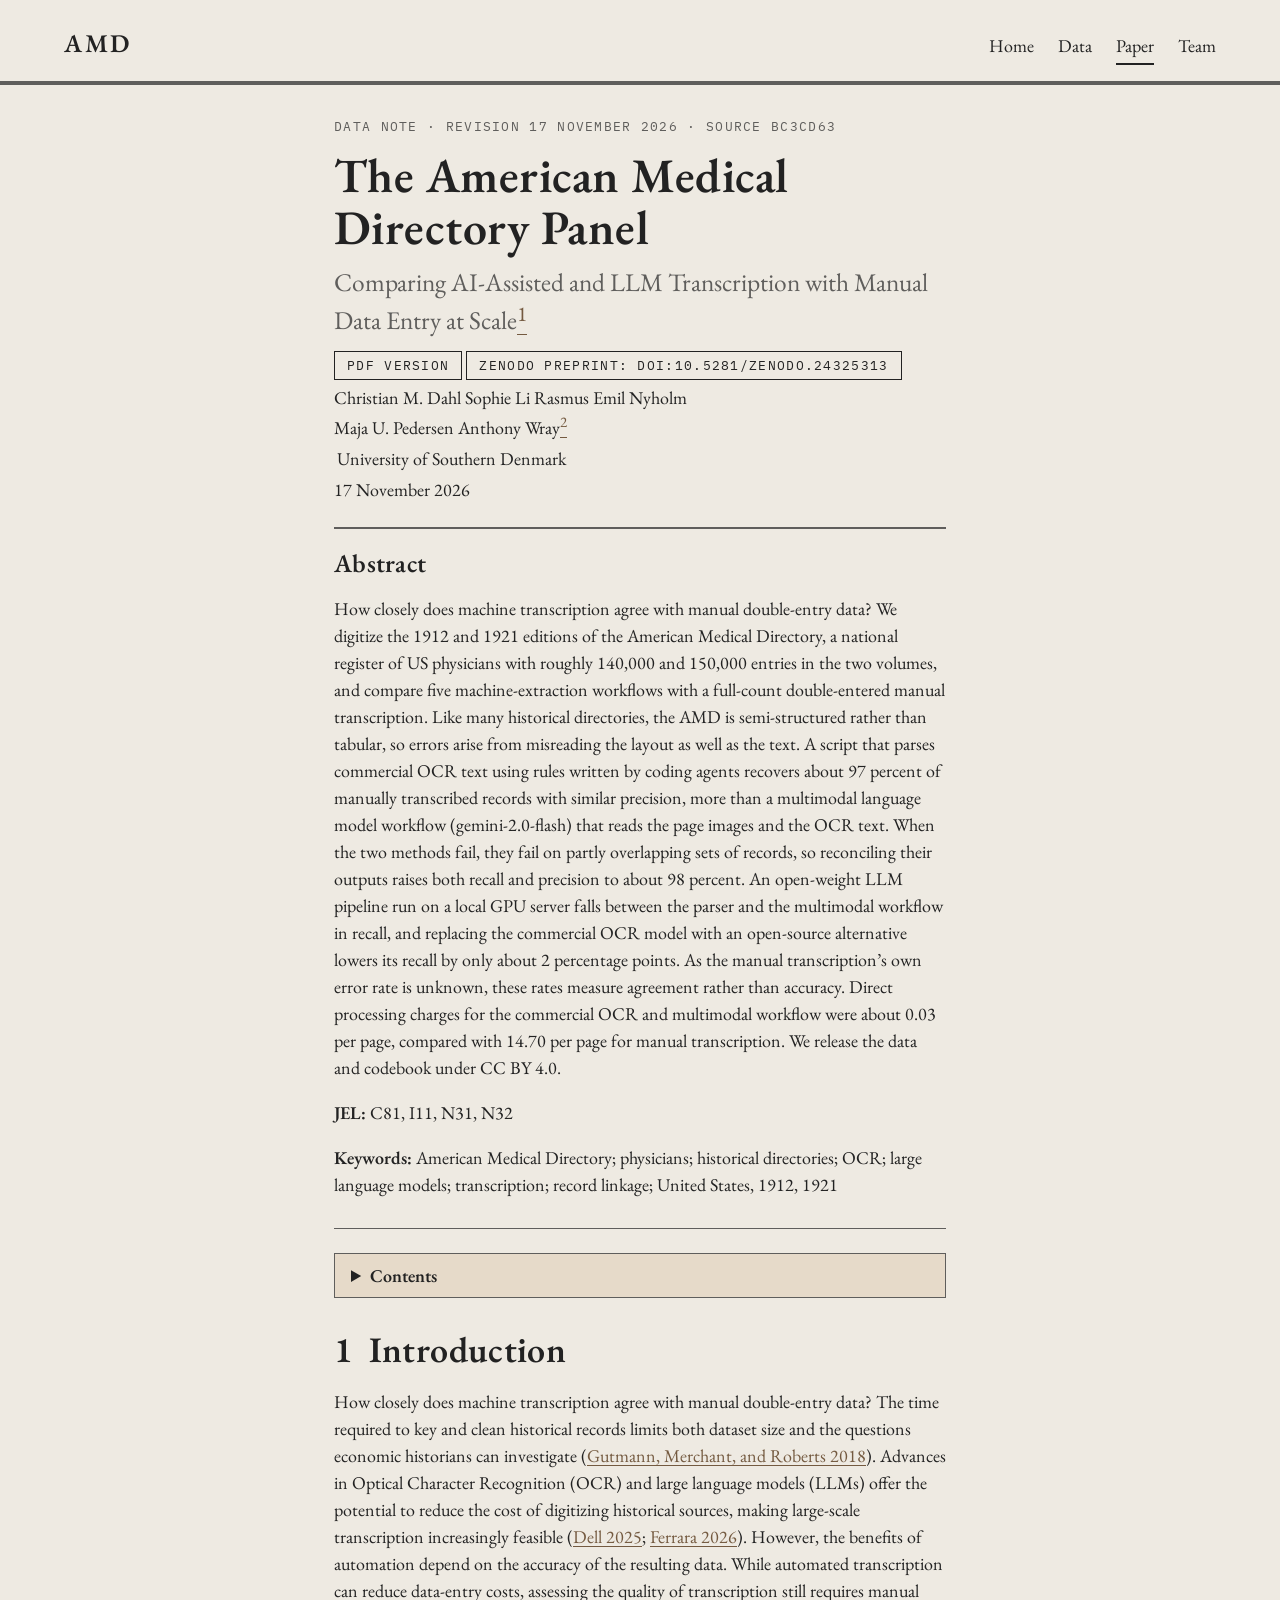
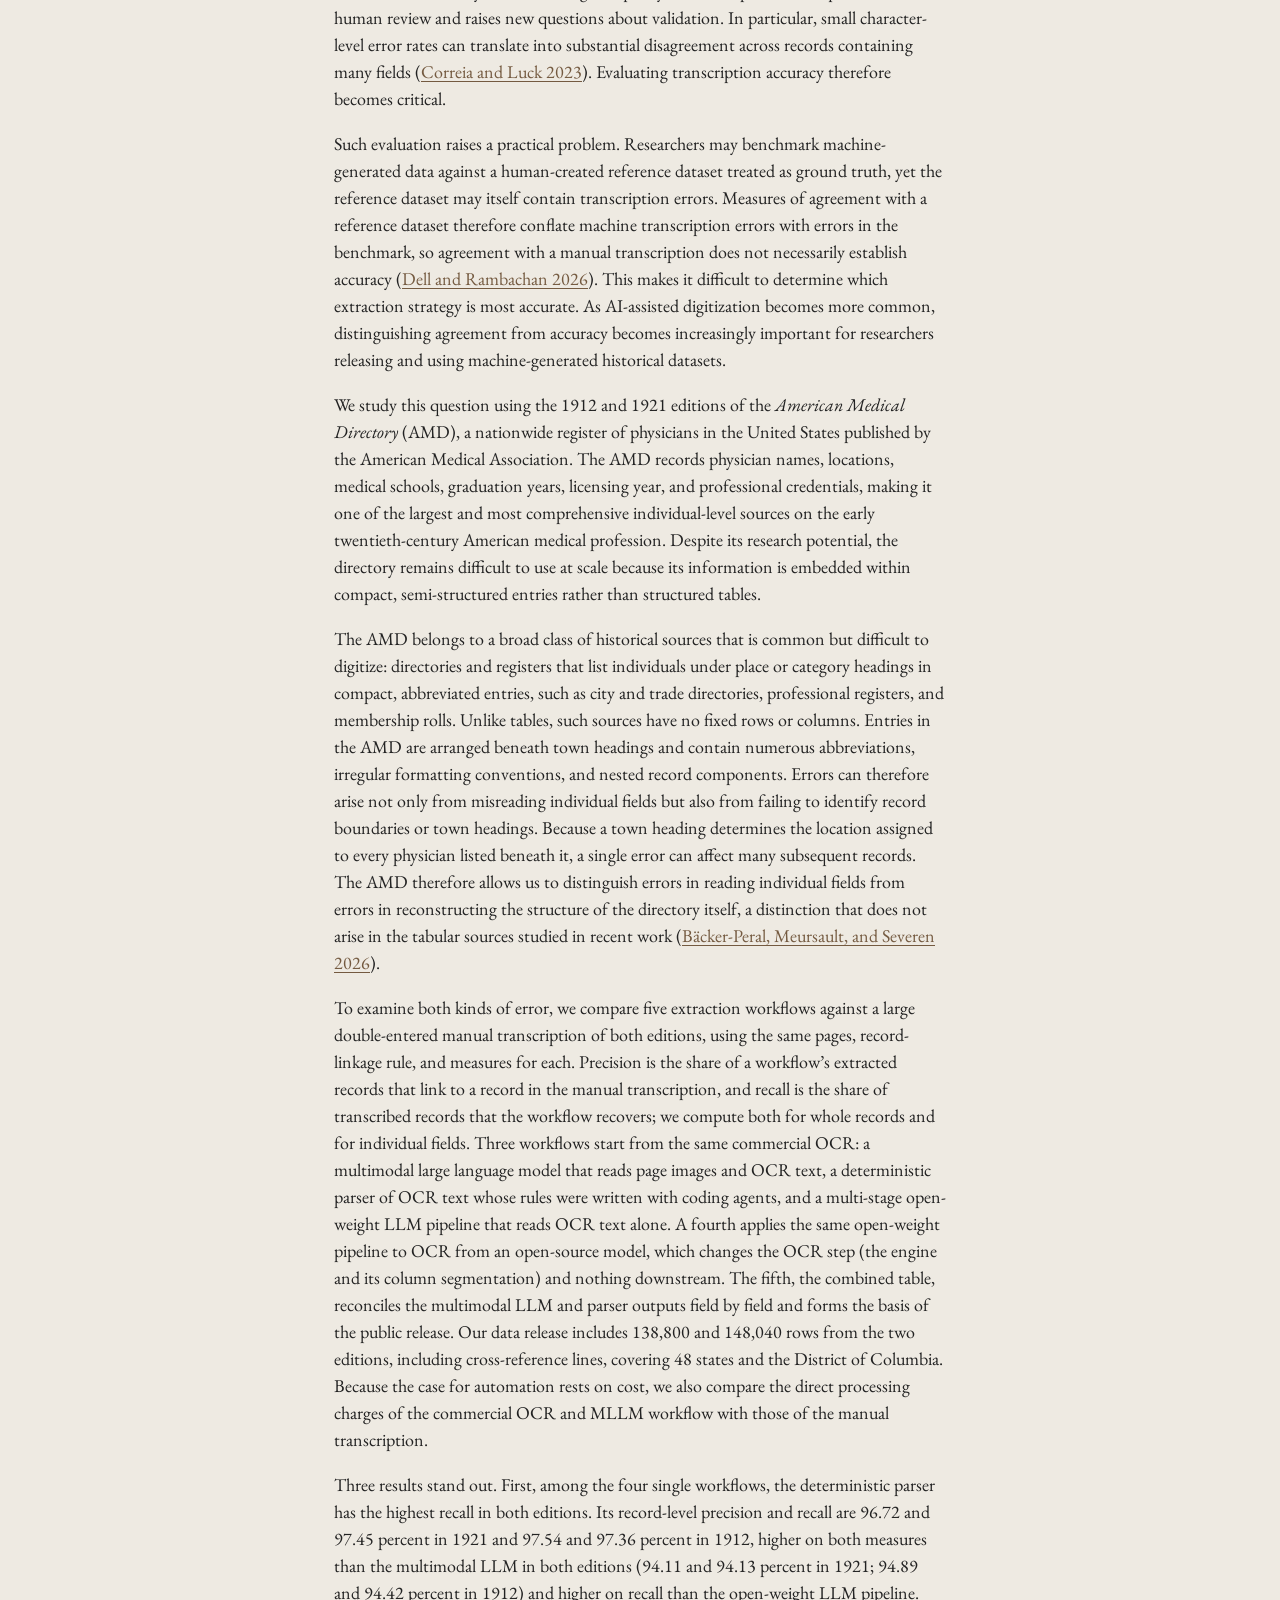
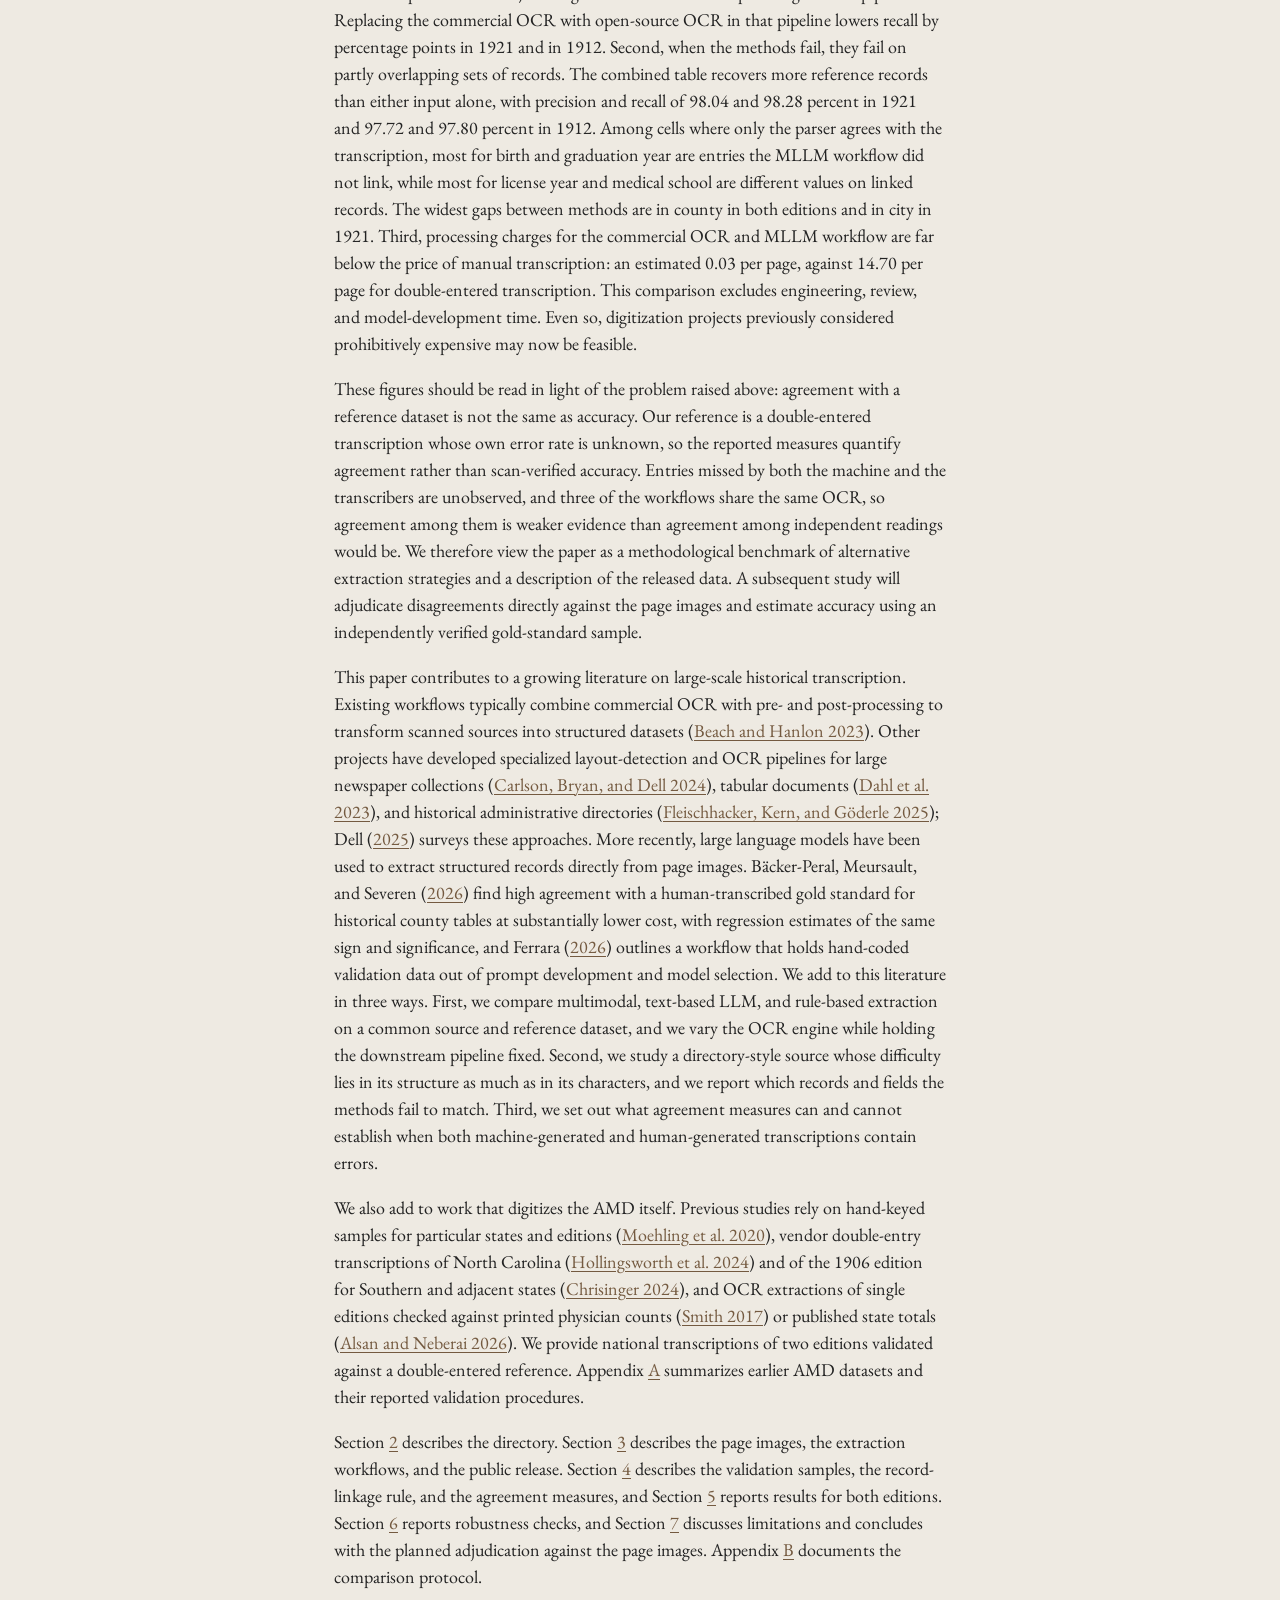
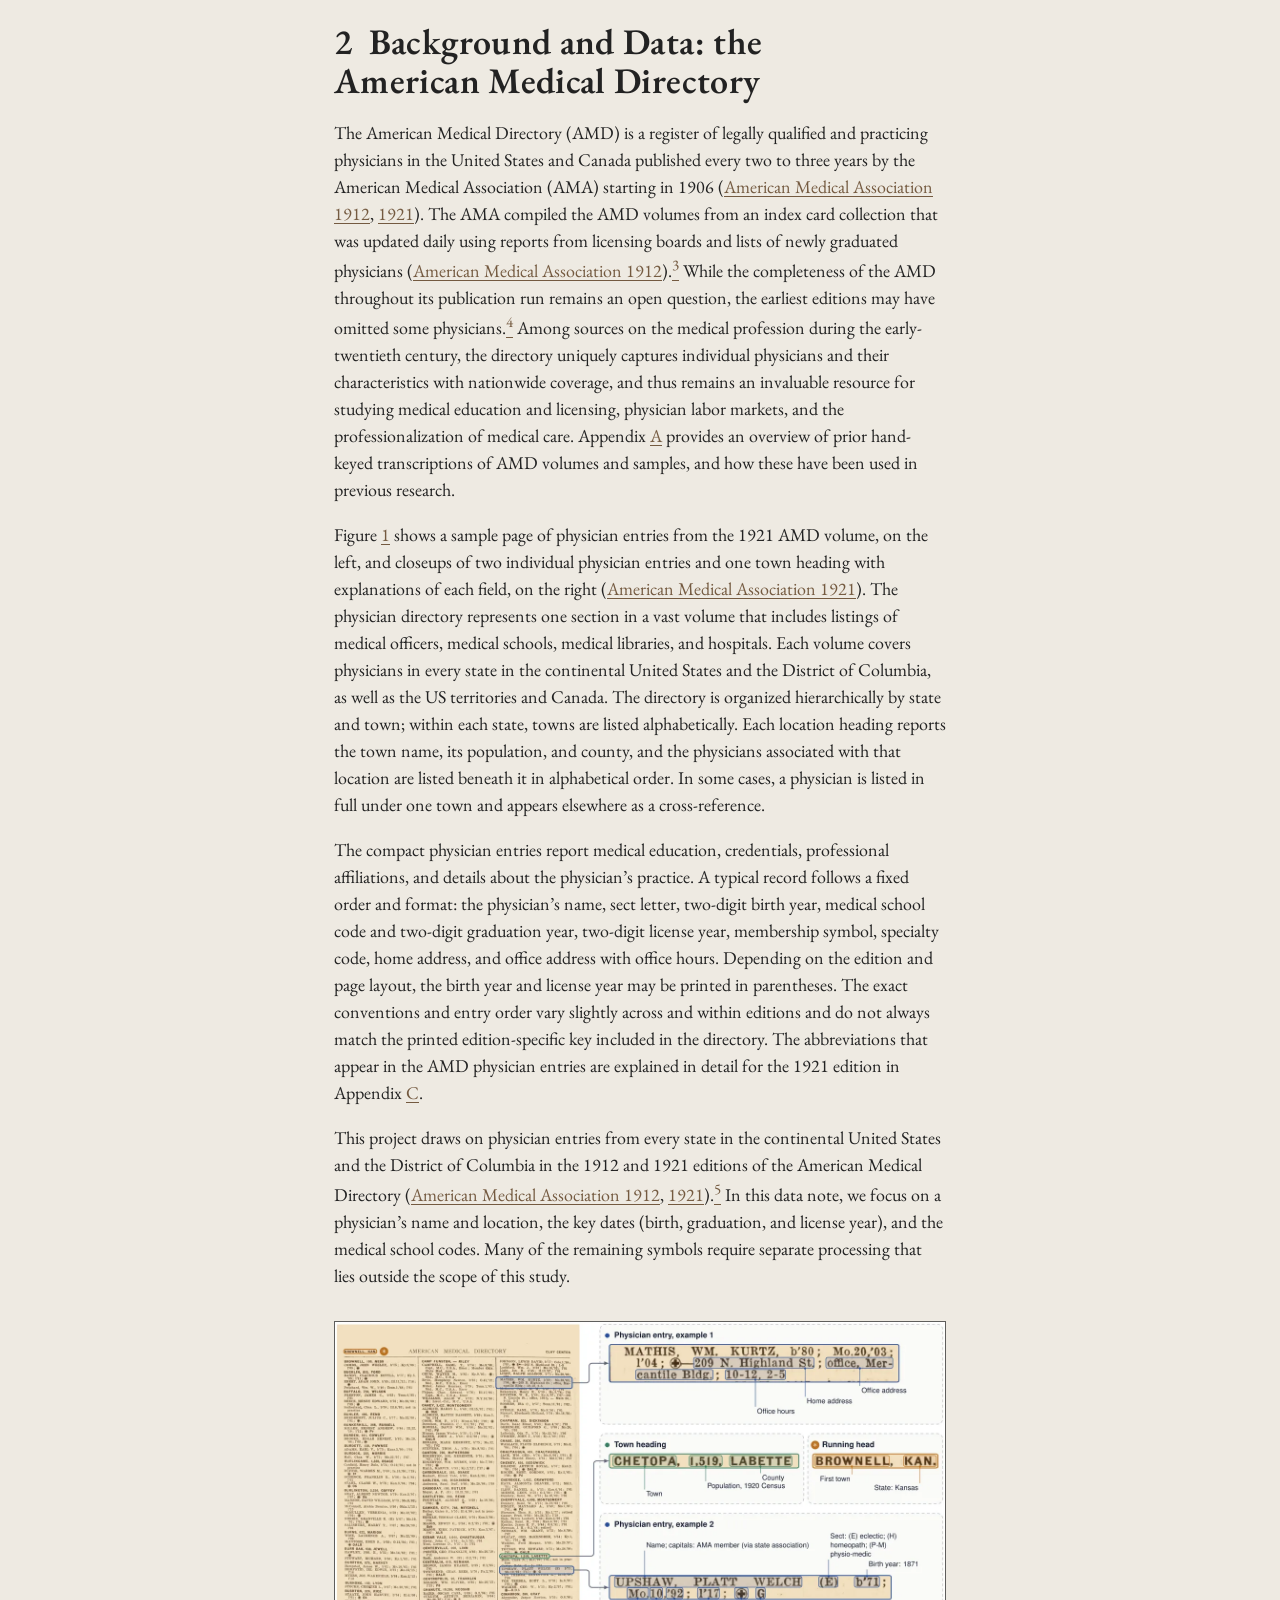
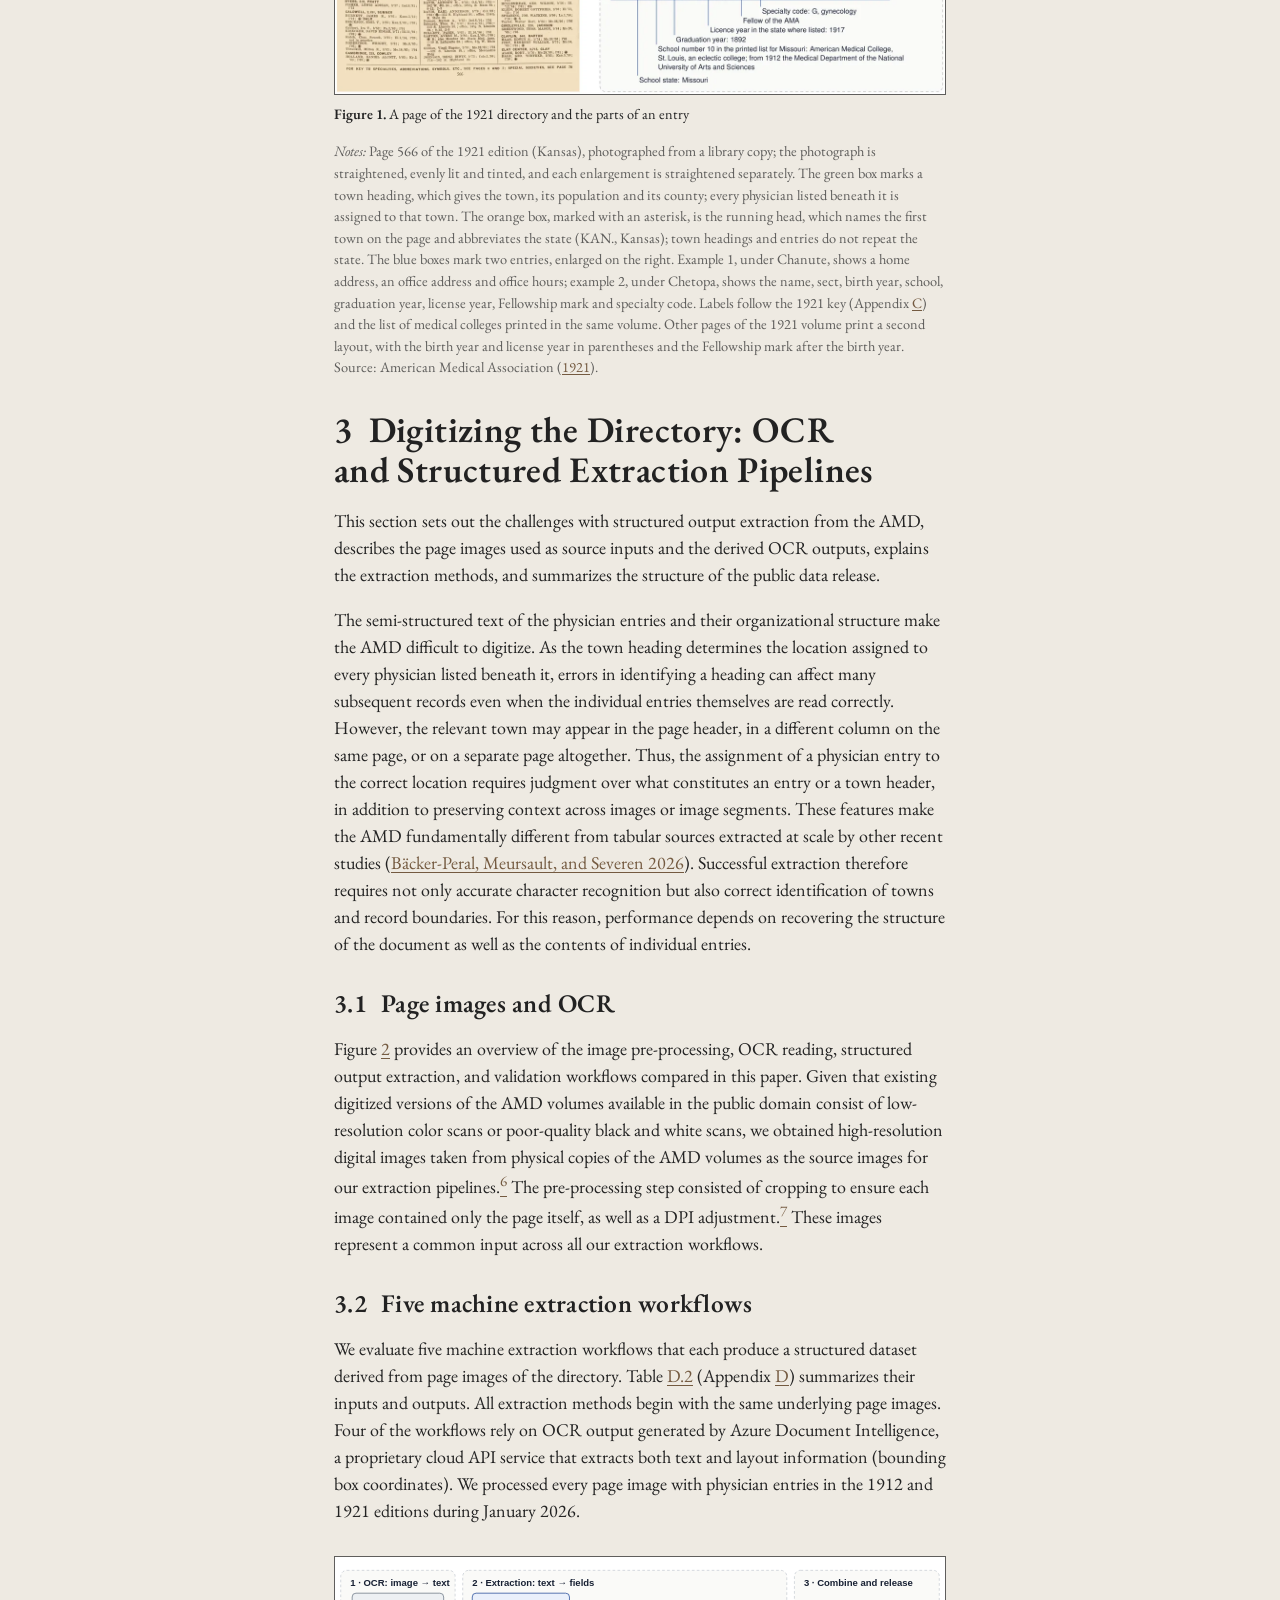
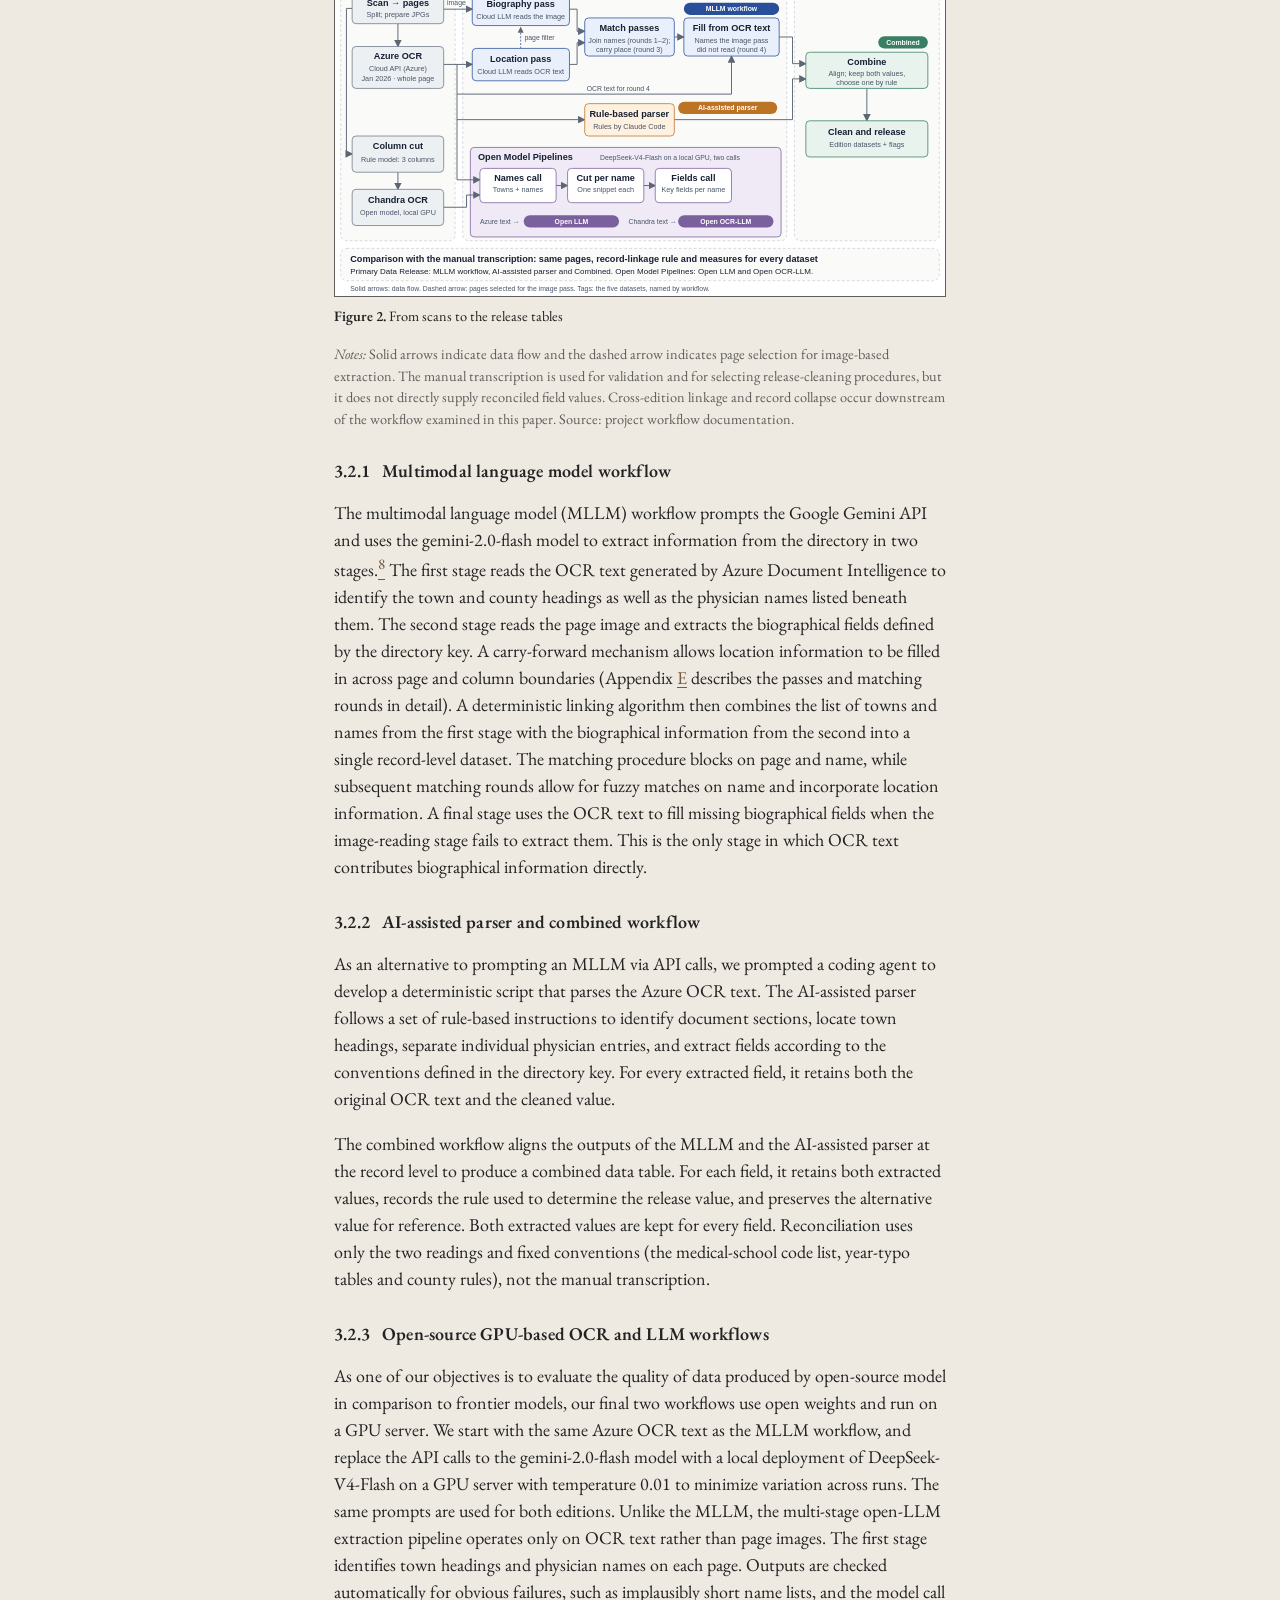
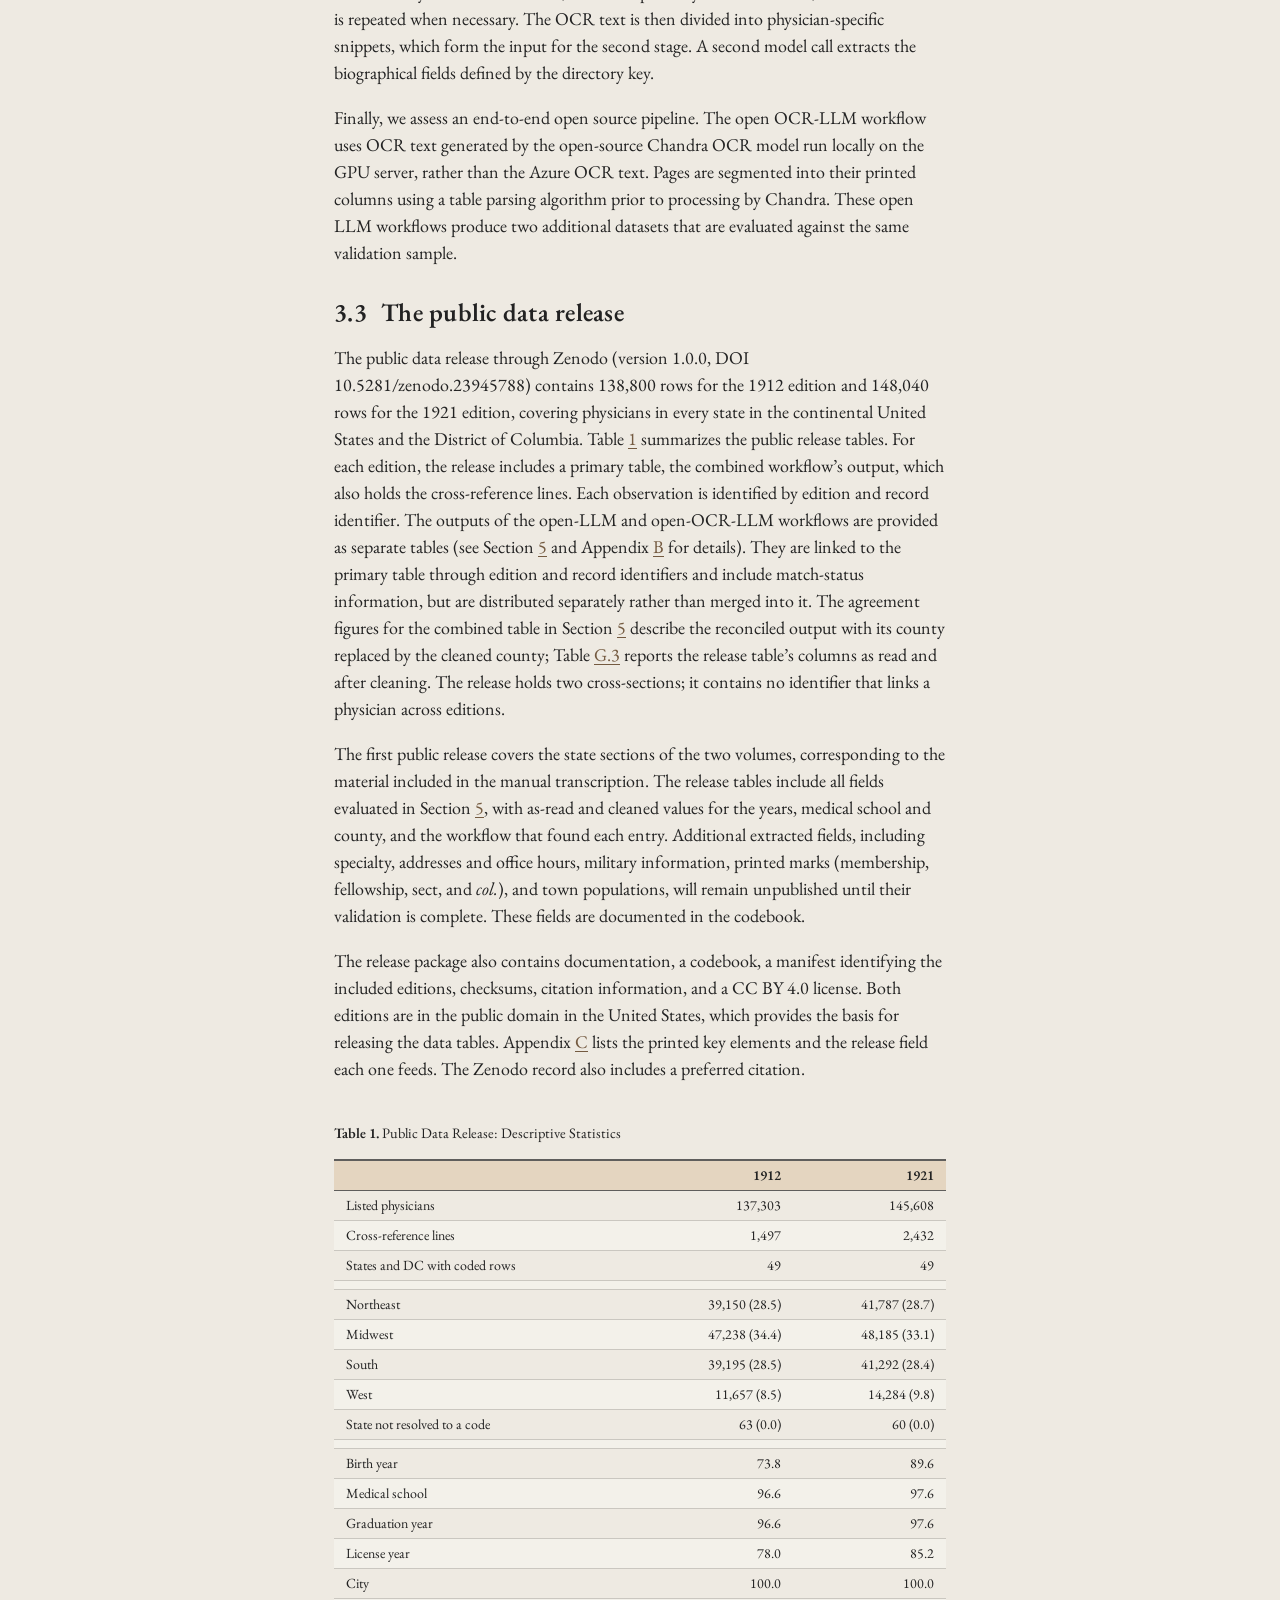
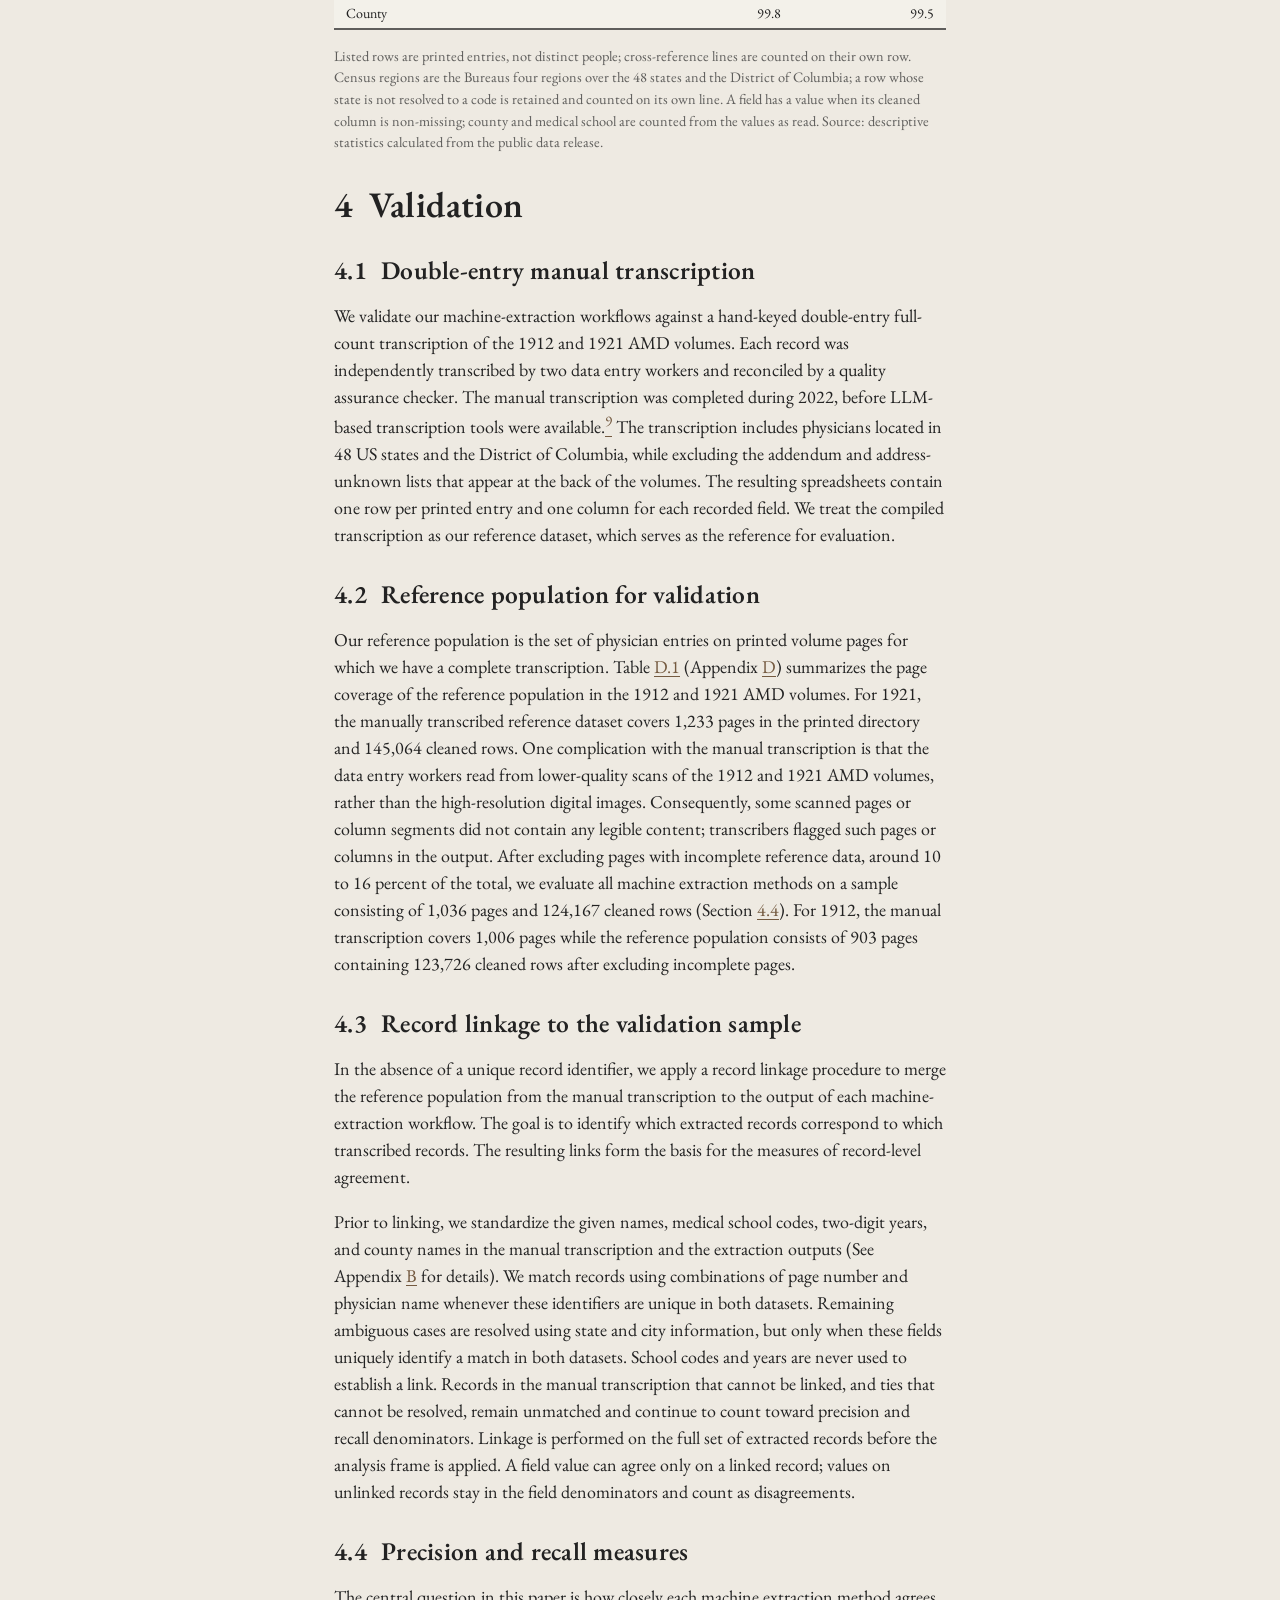
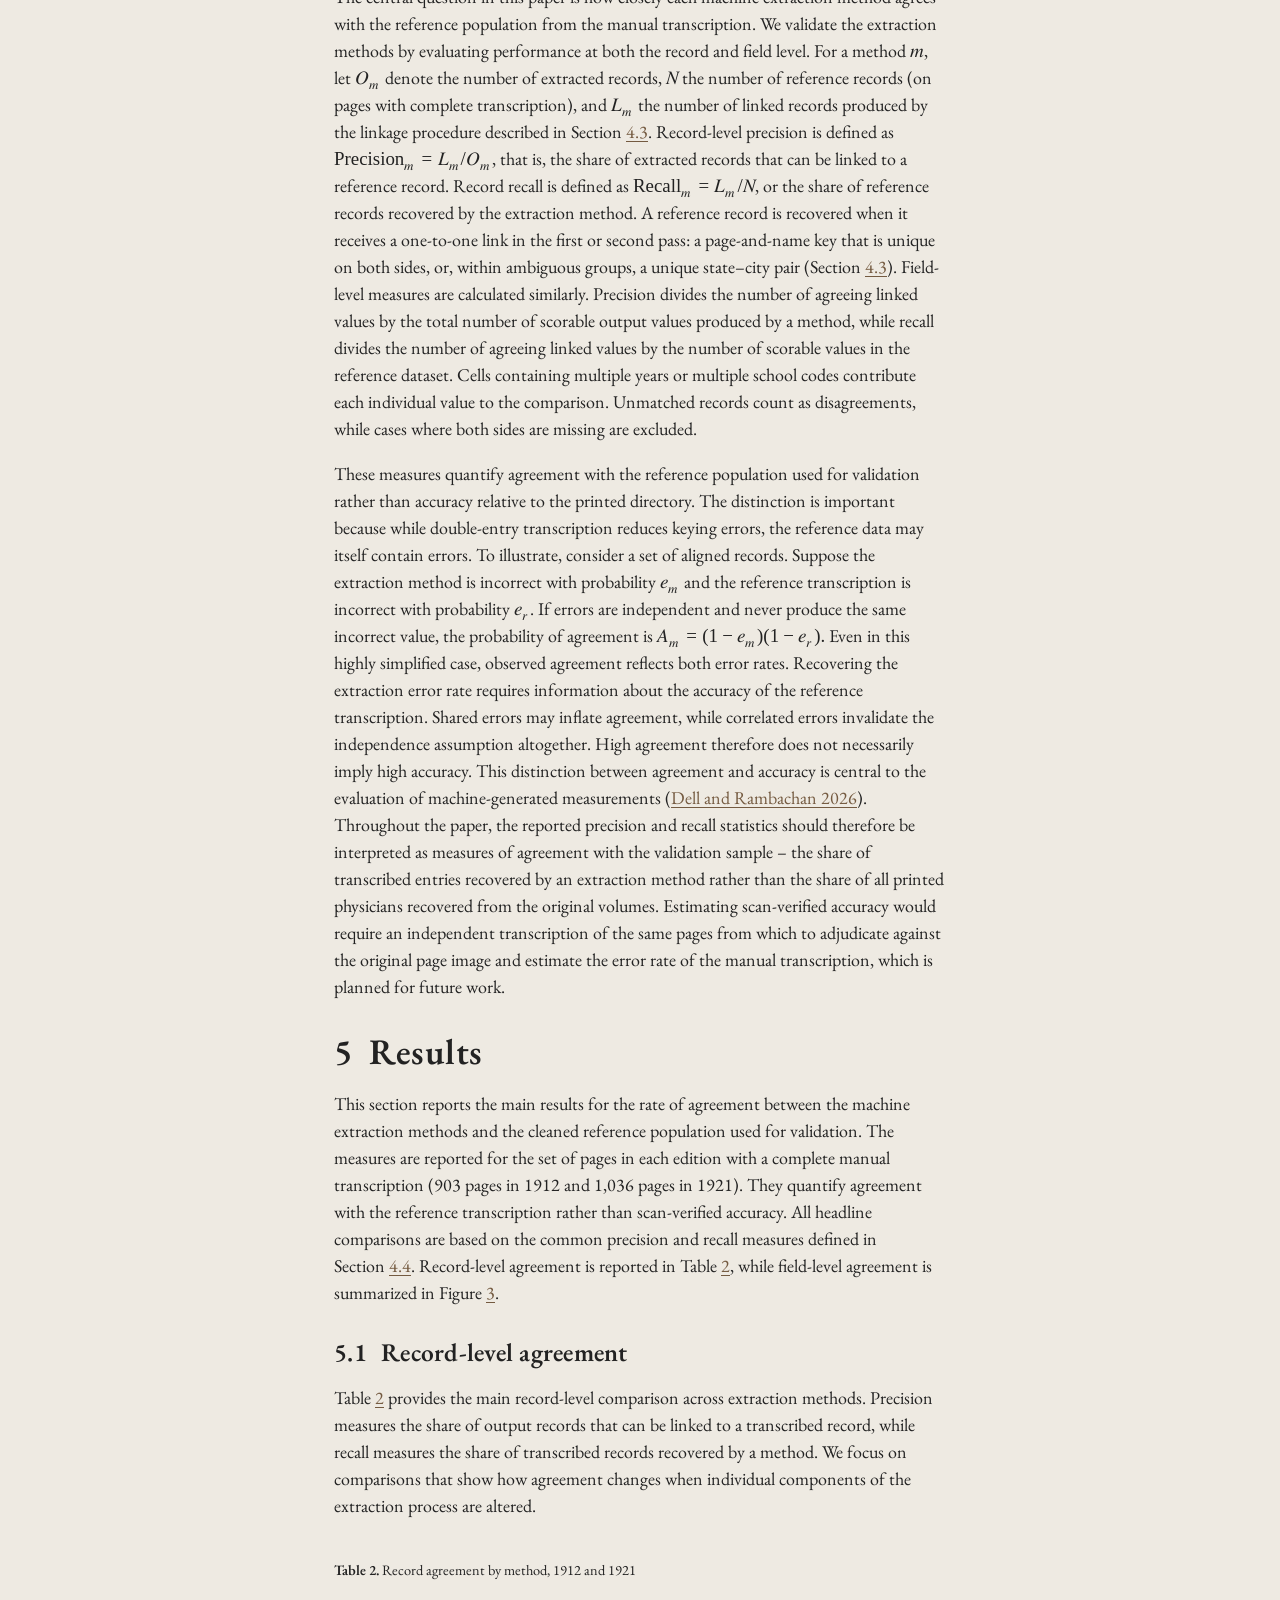
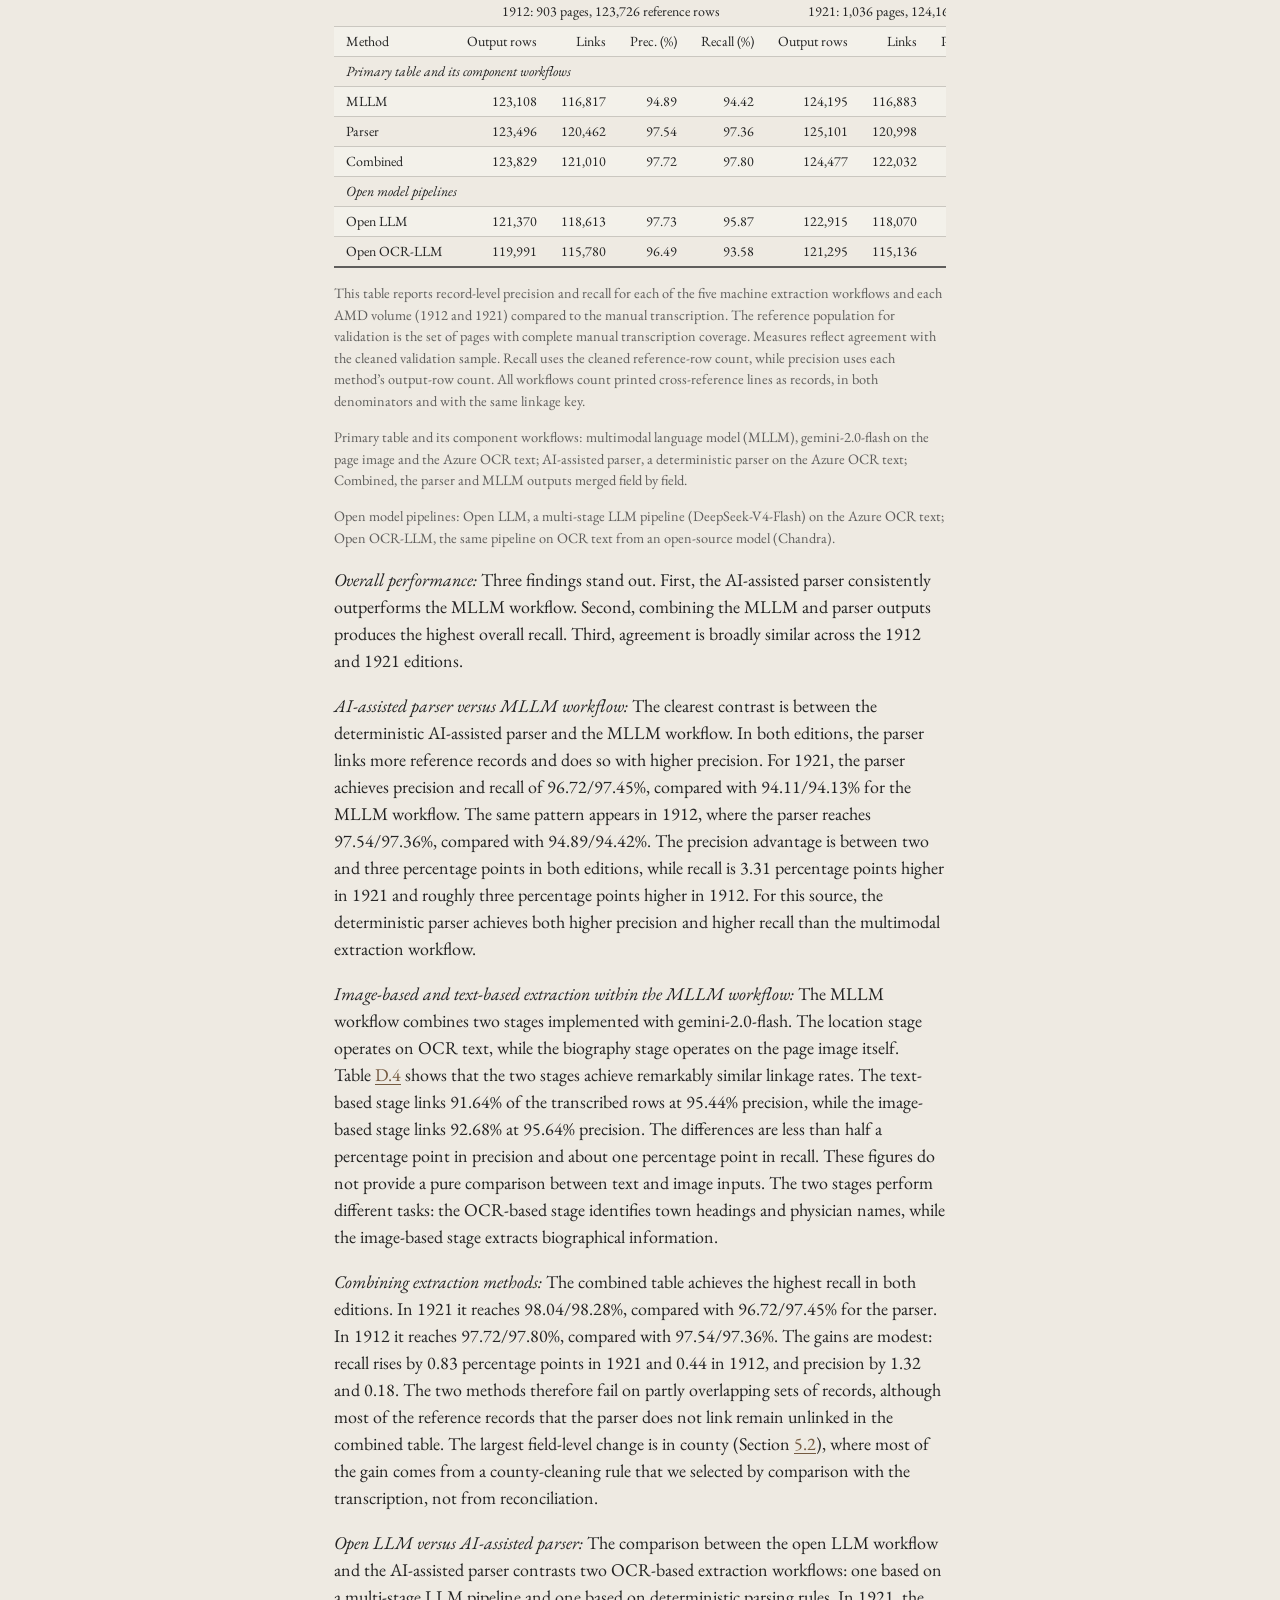
==== paper/2026-11-17-bc3cd63/index.html @ f5b6a30f "Publish site from anthonywray-bot/amd-digitization@86c04d6ca0eae7d1a5d12f4ea22970f7f06b1bb7" ====
<!doctype html>
<html lang="en">
<head>
<meta charset="utf-8">
<meta name="viewport" content="width=device-width,initial-scale=1">
<meta name="referrer" content="no-referrer">
<title>The American Medical Directory Panel: Comparing AI-Assisted and
LLM Transcription with Manual Data Entry at Scale · AMD panel</title>
<link rel="stylesheet" href="../paper.css">
</head>
<body>
<a class="skip-link" href="#paper">Skip to paper</a>
<header class="paper-bar">
<a class="brand" href="../../#/home" aria-label="AMD panel home">AMD</a>
<nav aria-label="Main"><a href="../../#/home">Home</a> <a href="../../#/data">Data</a> <a href="../../#/paper" aria-current="page">Paper</a> <a href="../../#/team">Team</a></nav>
</header>
<main id="paper" tabindex="-1">
<p class="label">Data note · Revision 17 November 2026 · Source bc3cd63</p>
<section id="title"
class="level1 unnumbered unlisted paper-title front-matter">
<h1 class="unnumbered unlisted paper-title">The American Medical
Directory Panel</h1>
<div class="subtitle">
<p>Comparing AI-Assisted and LLM Transcription with Manual Data Entry at
Scale<a href="#fn1" class="footnote-ref" id="fnref1"
role="doc-noteref"><sup>1</sup></a></p>
</div>
<p class="paper-actions"><a class="button" href="paper.pdf">PDF version</a> <a class="button" href="https://doi.org/10.5281/zenodo.24325313">Zenodo preprint: doi:10.5281/zenodo.24325313</a></p>
<p><span> Christian M. Dahl Sophie Li Rasmus Emil Nyholm<br />
Maja U. Pedersen Anthony Wray<a href="#fn2" class="footnote-ref"
id="fnref2" role="doc-noteref"><sup>2</sup></a></span></p>
<p><span>  University of Southern Denmark</span></p>
<p><span>17 November 2026</span></p>
</section>
<section id="abstract" class="level2 unnumbered unlisted abstract">
<h2 class="unnumbered unlisted">Abstract</h2>
<div class="singlespace">
<p>How closely does machine transcription agree with manual double-entry
data? We digitize the 1912 and 1921 editions of the American Medical
Directory, a national register of US physicians with roughly 140,000 and
150,000 entries in the two volumes, and compare five machine-extraction
workflows with a full-count double-entered manual transcription. Like
many historical directories, the AMD is semi-structured rather than
tabular, so errors arise from misreading the layout as well as the text.
A script that parses commercial OCR text using rules written by coding
agents recovers about 97 percent of manually transcribed records with
similar precision, more than a multimodal language model workflow
(gemini-2.0-flash) that reads the page images and the OCR text. When the
two methods fail, they fail on partly overlapping sets of records, so
reconciling their outputs raises both recall and precision to about 98
percent. An open-weight LLM pipeline run on a local GPU server falls
between the parser and the multimodal workflow in recall, and replacing
the commercial OCR model with an open-source alternative lowers its
recall by only about 2 percentage points. As the manual transcription’s
own error rate is unknown, these rates measure agreement rather than
accuracy. Direct processing charges for the commercial OCR and
multimodal workflow were about 0.03 per page, compared with 14.70 per
page for manual transcription. We release the data and codebook under
CC BY 4.0.</p>
</div>
<p><strong>JEL:</strong> C81, I11, N31, N32</p>
<p><strong>Keywords:</strong> American Medical Directory; physicians;
historical directories; OCR; large language models; transcription;
record linkage; United States, 1912, 1921</p>
</section>
<details class="paper-toc"><summary>Contents</summary>
<nav aria-label="Contents">
<ul>
<li><a href="#sec:intro" id="toc-sec:intro"><span
class="header-section-number">1</span> Introduction</a></li>
<li><a href="#sec:source" id="toc-sec:source"><span
class="header-section-number">2</span> Background and Data: the American
Medical Directory</a></li>
<li><a href="#sec:data" id="toc-sec:data"><span
class="header-section-number">3</span> Digitizing the Directory: OCR and
Structured Extraction Pipelines</a>
<ul>
<li><a href="#sec:ocr" id="toc-sec:ocr"><span
class="header-section-number">3.1</span> Page images and OCR</a></li>
<li><a href="#sec:readings" id="toc-sec:readings"><span
class="header-section-number">3.2</span> Five machine extraction
workflows</a></li>
<li><a href="#sec:release" id="toc-sec:release"><span
class="header-section-number">3.3</span> The public data
release</a></li>
</ul></li>
<li><a href="#sec:methods" id="toc-sec:methods"><span
class="header-section-number">4</span> Validation</a>
<ul>
<li><a href="#sec:reference" id="toc-sec:reference"><span
class="header-section-number">4.1</span> Double-entry manual
transcription</a></li>
<li><a href="#sec:population" id="toc-sec:population"><span
class="header-section-number">4.2</span> Reference population for
validation</a></li>
<li><a href="#sec:corr" id="toc-sec:corr"><span
class="header-section-number">4.3</span> Record linkage to the
validation sample</a></li>
<li><a href="#sec:measures" id="toc-sec:measures"><span
class="header-section-number">4.4</span> Precision and recall
measures</a></li>
</ul></li>
<li><a href="#sec:results" id="toc-sec:results"><span
class="header-section-number">5</span> Results</a>
<ul>
<li><a href="#sec:records" id="toc-sec:records"><span
class="header-section-number">5.1</span> Record-level agreement</a></li>
<li><a href="#sec:fields" id="toc-sec:fields"><span
class="header-section-number">5.2</span> Field-level agreement</a></li>
<li><a href="#sec:disagree" id="toc-sec:disagree"><span
class="header-section-number">5.3</span> Sources of
disagreement</a></li>
<li><a href="#sec:cost" id="toc-sec:cost"><span
class="header-section-number">5.4</span> Cost</a></li>
</ul></li>
<li><a href="#sec:robust-main" id="toc-sec:robust-main"><span
class="header-section-number">6</span> Robustness</a></li>
<li><a href="#sec:next" id="toc-sec:next"><span
class="header-section-number">7</span> Conclusion</a></li>
<li><a href="#references" id="toc-references">References</a></li>
<li><a href="#app:prior" id="toc-app:prior"><span
class="header-section-number">Appendix A</span> Prior transcriptions of
the AMD</a></li>
<li><a href="#app:protocol" id="toc-app:protocol"><span
class="header-section-number">Appendix B</span> Scoring
protocol</a></li>
<li><a href="#app:key" id="toc-app:key"><span
class="header-section-number">Appendix C</span> The printed key for
1921</a></li>
<li><a href="#app:corr" id="toc-app:corr"><span
class="header-section-number">Appendix D</span> Linkage sensitivity and
stage decomposition</a></li>
<li><a href="#app:gemini" id="toc-app:gemini"><span
class="header-section-number">Appendix E</span> The MLLM workflow in
detail</a></li>
<li><a href="#app:repro" id="toc-app:repro"><span
class="header-section-number">Appendix F</span> Reproducibility
statement</a></li>
<li><a href="#app:fields" id="toc-app:fields"><span
class="header-section-number">Appendix G</span> Field tables by
workflow</a></li>
<li><a href="#app:cost" id="toc-app:cost"><span
class="header-section-number">Appendix H</span> Cost accounting</a></li>
<li><a href="#app:robust" id="toc-app:robust"><span
class="header-section-number">Appendix I</span> Robustness to the page
frame</a></li>
</ul>
</nav>
</details>
<section id="sec:intro" class="level2">
<h2><span class="header-section-number">1</span> Introduction</h2>
<p>How closely does machine transcription agree with manual double-entry
data? The time required to key and clean historical records limits both
dataset size and the questions economic historians can investigate <span
class="citation" data-cites="gutmann2018bigdata">(<a
href="#ref-gutmann2018bigdata" role="doc-biblioref">Gutmann, Merchant,
and Roberts 2018</a>)</span>. Advances in Optical Character Recognition
(OCR) and large language models (LLMs) offer the potential to reduce the
cost of digitizing historical sources, making large-scale transcription
increasingly feasible <span class="citation"
data-cites="dell2025deep Ferrara2026Guide">(<a href="#ref-dell2025deep"
role="doc-biblioref">Dell 2025</a>; <a href="#ref-Ferrara2026Guide"
role="doc-biblioref">Ferrara 2026</a>)</span>. However, the benefits of
automation depend on the accuracy of the resulting data. While automated
transcription can reduce data-entry costs, assessing the quality of
transcription still requires manual human review and raises new
questions about validation. In particular, small character-level error
rates can translate into substantial disagreement across records
containing many fields <span class="citation"
data-cites="correia2023digitizing">(<a href="#ref-correia2023digitizing"
role="doc-biblioref">Correia and Luck 2023</a>)</span>. Evaluating
transcription accuracy therefore becomes critical.</p>
<p>Such evaluation raises a practical problem. Researchers may benchmark
machine-generated data against a human-created reference dataset treated
as ground truth, yet the reference dataset may itself contain
transcription errors. Measures of agreement with a reference dataset
therefore conflate machine transcription errors with errors in the
benchmark, so agreement with a manual transcription does not necessarily
establish accuracy <span class="citation"
data-cites="DellRambachan2026Measurement">(<a
href="#ref-DellRambachan2026Measurement" role="doc-biblioref">Dell and
Rambachan 2026</a>)</span>. This makes it difficult to determine which
extraction strategy is most accurate. As AI-assisted digitization
becomes more common, distinguishing agreement from accuracy becomes
increasingly important for researchers releasing and using
machine-generated historical datasets.</p>
<p>We study this question using the 1912 and 1921 editions of the
<em>American Medical Directory</em> (AMD), a nationwide register of
physicians in the United States published by the American Medical
Association. The AMD records physician names, locations, medical
schools, graduation years, licensing year, and professional credentials,
making it one of the largest and most comprehensive individual-level
sources on the early twentieth-century American medical profession.
Despite its research potential, the directory remains difficult to use
at scale because its information is embedded within compact,
semi-structured entries rather than structured tables.</p>
<p>The AMD belongs to a broad class of historical sources that is common
but difficult to digitize: directories and registers that list
individuals under place or category headings in compact, abbreviated
entries, such as city and trade directories, professional registers, and
membership rolls. Unlike tables, such sources have no fixed rows or
columns. Entries in the AMD are arranged beneath town headings and
contain numerous abbreviations, irregular formatting conventions, and
nested record components. Errors can therefore arise not only from
misreading individual fields but also from failing to identify record
boundaries or town headings. Because a town heading determines the
location assigned to every physician listed beneath it, a single error
can affect many subsequent records. The AMD therefore allows us to
distinguish errors in reading individual fields from errors in
reconstructing the structure of the directory itself, a distinction that
does not arise in the tabular sources studied in recent work <span
class="citation" data-cites="backerperal2025llms">(<a
href="#ref-backerperal2025llms" role="doc-biblioref">Bäcker-Peral,
Meursault, and Severen 2026</a>)</span>.</p>
<p>To examine both kinds of error, we compare five extraction workflows
against a large double-entered manual transcription of both editions,
using the same pages, record-linkage rule, and measures for each.
Precision is the share of a workflow’s extracted records that link to a
record in the manual transcription, and recall is the share of
transcribed records that the workflow recovers; we compute both for
whole records and for individual fields. Three workflows start from the
same commercial OCR: a multimodal large language model that reads page
images and OCR text, a deterministic parser of OCR text whose rules were
written with coding agents, and a multi-stage open-weight LLM pipeline
that reads OCR text alone. A fourth applies the same open-weight
pipeline to OCR from an open-source model, which changes the OCR step
(the engine and its column segmentation) and nothing downstream. The
fifth, the combined table, reconciles the multimodal LLM and parser
outputs field by field and forms the basis of the public release. Our
data release includes 138,800 and 148,040 rows from the two editions,
including cross-reference lines, covering 48 states and the District of
Columbia. Because the case for automation rests on cost, we also compare
the direct processing charges of the commercial OCR and MLLM workflow
with those of the manual transcription.</p>
<p>Three results stand out. First, among the four single workflows, the
deterministic parser has the highest recall in both editions. Its
record-level precision and recall are 96.72 and 97.45 percent in 1921
and 97.54 and 97.36 percent in 1912, higher on both measures than the
multimodal LLM in both editions (94.11 and 94.13 percent in 1921; 94.89
and 94.42 percent in 1912) and higher on recall than the open-weight LLM
pipeline. Replacing the commercial OCR with open-source OCR in that
pipeline lowers recall by percentage points in 1921 and in 1912. Second,
when the methods fail, they fail on partly overlapping sets of records.
The combined table recovers more reference records than either input
alone, with precision and recall of 98.04 and 98.28 percent in 1921 and
97.72 and 97.80 percent in 1912. Among cells where only the parser
agrees with the transcription, most for birth and graduation year are
entries the MLLM workflow did not link, while most for license year and
medical school are different values on linked records. The widest gaps
between methods are in county in both editions and in city in 1921.
Third, processing charges for the commercial OCR and MLLM workflow are
far below the price of manual transcription: an estimated 0.03 per page,
against 14.70 per page for double-entered transcription. This comparison
excludes engineering, review, and model-development time. Even so,
digitization projects previously considered prohibitively expensive may
now be feasible.</p>
<p>These figures should be read in light of the problem raised above:
agreement with a reference dataset is not the same as accuracy. Our
reference is a double-entered transcription whose own error rate is
unknown, so the reported measures quantify agreement rather than
scan-verified accuracy. Entries missed by both the machine and the
transcribers are unobserved, and three of the workflows share the same
OCR, so agreement among them is weaker evidence than agreement among
independent readings would be. We therefore view the paper as a
methodological benchmark of alternative extraction strategies and a
description of the released data. A subsequent study will adjudicate
disagreements directly against the page images and estimate accuracy
using an independently verified gold-standard sample.</p>
<p>This paper contributes to a growing literature on large-scale
historical transcription. Existing workflows typically combine
commercial OCR with pre- and post-processing to transform scanned
sources into structured datasets <span class="citation"
data-cites="correia2023digitizing">(<a href="#ref-beach2023historical"
role="doc-biblioref">Beach and Hanlon 2023</a>)</span>. Other projects
have developed specialized layout-detection and OCR pipelines for large
newspaper collections <span class="citation"
data-cites="carlson2024efficient">(<a href="#ref-carlson2024efficient"
role="doc-biblioref">Carlson, Bryan, and Dell 2024</a>)</span>, tabular
documents <span class="citation" data-cites="Dahl2023">(<a
href="#ref-Dahl2023" role="doc-biblioref">Dahl et al. 2023</a>)</span>,
and historical administrative directories <span class="citation"
data-cites="fleischhacker2025enhancing">(<a
href="#ref-fleischhacker2025enhancing"
role="doc-biblioref">Fleischhacker, Kern, and Göderle 2025</a>)</span>;
<span class="citation" data-cites="dell2025deep">Dell (<a
href="#ref-dell2025deep" role="doc-biblioref">2025</a>)</span> surveys
these approaches. More recently, large language models have been used to
extract structured records directly from page images. <span
class="citation" data-cites="backerperal2025llms">Bäcker-Peral,
Meursault, and Severen (<a href="#ref-backerperal2025llms"
role="doc-biblioref">2026</a>)</span> find high agreement with a
human-transcribed gold standard for historical county tables at
substantially lower cost, with regression estimates of the same sign and
significance, and <span class="citation"
data-cites="Ferrara2026Guide">Ferrara (<a href="#ref-Ferrara2026Guide"
role="doc-biblioref">2026</a>)</span> outlines a workflow that holds
hand-coded validation data out of prompt development and model
selection. We add to this literature in three ways. First, we compare
multimodal, text-based LLM, and rule-based extraction on a common source
and reference dataset, and we vary the OCR engine while holding the
downstream pipeline fixed. Second, we study a directory-style source
whose difficulty lies in its structure as much as in its characters, and
we report which records and fields the methods fail to match. Third, we
set out what agreement measures can and cannot establish when both
machine-generated and human-generated transcriptions contain errors.</p>
<p>We also add to work that digitizes the AMD itself. Previous studies
rely on hand-keyed samples for particular states and editions <span
class="citation" data-cites="moehling2019medical">(<a
href="#ref-moehling2019medical" role="doc-biblioref">Moehling et al.
2020</a>)</span>, vendor double-entry transcriptions of North Carolina
<span class="citation"
data-cites="HollingsworthKarbownikThomassonWray2024">(<a
href="#ref-HollingsworthKarbownikThomassonWray2024"
role="doc-biblioref">Hollingsworth et al. 2024</a>)</span> and of the
1906 edition for Southern and adjacent states <span class="citation"
data-cites="chrisinger2024black">(<a href="#ref-chrisinger2024black"
role="doc-biblioref">Chrisinger 2024</a>)</span>, and OCR extractions of
single editions checked against printed physician counts <span
class="citation" data-cites="smith2017digitizing">(<a
href="#ref-smith2017digitizing" role="doc-biblioref">Smith
2017</a>)</span> or published state totals <span class="citation"
data-cites="AlsanNeberai2026QJE">(<a href="#ref-AlsanNeberai2026QJE"
role="doc-biblioref">Alsan and Neberai 2026</a>)</span>. We provide
national transcriptions of two editions validated against a
double-entered reference. Appendix <a href="#app:prior">A</a> summarizes
earlier AMD datasets and their reported validation procedures.</p>
<p>Section <a href="#sec:source">2</a> describes the directory.
Section <a href="#sec:data">3</a> describes the page images, the
extraction workflows, and the public release. Section <a
href="#sec:methods">4</a> describes the validation samples, the
record-linkage rule, and the agreement measures, and Section <a
href="#sec:results">5</a> reports results for both editions. Section <a
href="#sec:robust-main">6</a> reports robustness checks, and Section <a
href="#sec:next">7</a> discusses limitations and concludes with the
planned adjudication against the page images. Appendix <a
href="#app:protocol">B</a> documents the comparison protocol.</p>
</section>
<section id="sec:source" class="level2">
<h2><span class="header-section-number">2</span> Background and Data:
the American Medical Directory</h2>
<p>The American Medical Directory (AMD) is a register of legally
qualified and practicing physicians in the United States and Canada
published every two to three years by the American Medical Association
(AMA) starting in 1906 <span class="citation"
data-cites="AMA1912AMD AMA1921AMD">(<a href="#ref-AMA1912AMD"
role="doc-biblioref">American Medical Association 1912</a>, <a
href="#ref-AMA1921AMD" role="doc-biblioref">1921</a>)</span>. The AMA
compiled the AMD volumes from an index card collection that was updated
daily using reports from licensing boards and lists of newly graduated
physicians <span class="citation" data-cites="AMA1912AMD">(<a
href="#ref-AMA1912AMD" role="doc-biblioref">American Medical Association
1912</a>)</span>.<a href="#fn3" class="footnote-ref" id="fnref3"
role="doc-noteref"><sup>3</sup></a> While the completeness of the AMD
throughout its publication run remains an open question, the earliest
editions may have omitted some physicians.<a href="#fn4"
class="footnote-ref" id="fnref4" role="doc-noteref"><sup>4</sup></a>
Among sources on the medical profession during the early-twentieth
century, the directory uniquely captures individual physicians and their
characteristics with nationwide coverage, and thus remains an invaluable
resource for studying medical education and licensing, physician labor
markets, and the professionalization of medical care. Appendix <a
href="#app:prior">A</a> provides an overview of prior hand-keyed
transcriptions of AMD volumes and samples, and how these have been used
in previous research.</p>
<p>Figure <a href="#fig:entry">1</a> shows a sample page of physician
entries from the 1921 AMD volume, on the left, and closeups of two
individual physician entries and one town heading with explanations of
each field, on the right <span class="citation"
data-cites="AMA1921AMD">(<a href="#ref-AMA1921AMD"
role="doc-biblioref">American Medical Association 1921</a>)</span>. The
physician directory represents one section in a vast volume that
includes listings of medical officers, medical schools, medical
libraries, and hospitals. Each volume covers physicians in every state
in the continental United States and the District of Columbia, as well
as the US territories and Canada. The directory is organized
hierarchically by state and town; within each state, towns are listed
alphabetically. Each location heading reports the town name, its
population, and county, and the physicians associated with that location
are listed beneath it in alphabetical order. In some cases, a physician
is listed in full under one town and appears elsewhere as a
cross-reference.</p>
<p>The compact physician entries report medical education, credentials,
professional affiliations, and details about the physician’s practice. A
typical record follows a fixed order and format: the physician’s name,
sect letter, two-digit birth year, medical school code and two-digit
graduation year, two-digit license year, membership symbol, specialty
code, home address, and office address with office hours. Depending on
the edition and page layout, the birth year and license year may be
printed in parentheses. The exact conventions and entry order vary
slightly across and within editions and do not always match the printed
edition-specific key included in the directory. The abbreviations that
appear in the AMD physician entries are explained in detail for the 1921
edition in Appendix <a href="#app:key">C</a>.</p>
<p>This project draws on physician entries from every state in the
continental United States and the District of Columbia in the 1912 and
1921 editions of the American Medical Directory <span class="citation"
data-cites="AMA1912AMD AMA1921AMD">(<a href="#ref-AMA1912AMD"
role="doc-biblioref">American Medical Association 1912</a>, <a
href="#ref-AMA1921AMD" role="doc-biblioref">1921</a>)</span>.<a
href="#fn5" class="footnote-ref" id="fnref5"
role="doc-noteref"><sup>5</sup></a> In this data note, we focus on a
physician’s name and location, the key dates (birth, graduation, and
license year), and the medical school codes. Many of the remaining
symbols require separate processing that lies outside the scope of this
study.</p>
<figure id="fig:entry">
<a href="figures/entry-anatomy-1920.webp" class="figure-zoom"
aria-label="Open Figure 1 full size"><img
src="figures/entry-anatomy-1280.webp" loading="lazy"
srcset="figures/entry-anatomy-640.webp 640w, figures/entry-anatomy-1280.webp 1280w, figures/entry-anatomy-1920.webp 1920w"
decoding="async" sizes="(min-width: 60rem) 56rem, 100vw" width="1280"
height="780"
alt="A page of the 1921 directory and the parts of an entry" /></a>
<figcaption><span class="caption-label">Figure 1. </span>A page of the
1921 directory and the parts of an entry</figcaption>
</figure>
<div class="minipage">
<p><em>Notes:</em> Page 566 of the 1921 edition (Kansas), photographed
from a library copy; the photograph is straightened, evenly lit and
tinted, and each enlargement is straightened separately. The green box
marks a town heading, which gives the town, its population and its
county; every physician listed beneath it is assigned to that town. The
orange box, marked with an asterisk, is the running head, which names
the first town on the page and abbreviates the state (KAN., Kansas);
town headings and entries do not repeat the state. The blue boxes mark
two entries, enlarged on the right. Example 1, under Chanute, shows a
home address, an office address and office hours; example 2, under
Chetopa, shows the name, sect, birth year, school, graduation year,
license year, Fellowship mark and specialty code. Labels follow the 1921
key (Appendix <a href="#app:key">C</a>) and the list of medical colleges
printed in the same volume. Other pages of the 1921 volume print a
second layout, with the birth year and license year in parentheses and
the Fellowship mark after the birth year. Source: <span class="citation"
data-cites="AMA1921AMD">American Medical Association (<a
href="#ref-AMA1921AMD" role="doc-biblioref">1921</a>)</span>.</p>
</div>
</section>
<section id="sec:data" class="level2">
<h2><span class="header-section-number">3</span> Digitizing the
Directory: OCR and Structured Extraction Pipelines</h2>
<p>This section sets out the challenges with structured output
extraction from the AMD, describes the page images used as source inputs
and the derived OCR outputs, explains the extraction methods, and
summarizes the structure of the public data release.</p>
<p>The semi-structured text of the physician entries and their
organizational structure make the AMD difficult to digitize. As the town
heading determines the location assigned to every physician listed
beneath it, errors in identifying a heading can affect many subsequent
records even when the individual entries themselves are read correctly.
However, the relevant town may appear in the page header, in a different
column on the same page, or on a separate page altogether. Thus, the
assignment of a physician entry to the correct location requires
judgment over what constitutes an entry or a town header, in addition to
preserving context across images or image segments. These features make
the AMD fundamentally different from tabular sources extracted at scale
by other recent studies <span class="citation"
data-cites="backerperal2025llms">(<a href="#ref-backerperal2025llms"
role="doc-biblioref">Bäcker-Peral, Meursault, and Severen
2026</a>)</span>. Successful extraction therefore requires not only
accurate character recognition but also correct identification of towns
and record boundaries. For this reason, performance depends on
recovering the structure of the document as well as the contents of
individual entries.</p>
<section id="sec:ocr" class="level3">
<h3><span class="header-section-number">3.1</span> Page images and
OCR</h3>
<p>Figure <a href="#fig:pipeline">2</a> provides an overview of the
image pre-processing, OCR reading, structured output extraction, and
validation workflows compared in this paper. Given that existing
digitized versions of the AMD volumes available in the public domain
consist of low-resolution color scans or poor-quality black and white
scans, we obtained high-resolution digital images taken from physical
copies of the AMD volumes as the source images for our extraction
pipelines.<a href="#fn6" class="footnote-ref" id="fnref6"
role="doc-noteref"><sup>6</sup></a> The pre-processing step consisted of
cropping to ensure each image contained only the page itself, as well as
a DPI adjustment.<a href="#fn7" class="footnote-ref" id="fnref7"
role="doc-noteref"><sup>7</sup></a> These images represent a common
input across all our extraction workflows.</p>
</section>
<section id="sec:readings" class="level3">
<h3><span class="header-section-number">3.2</span> Five machine
extraction workflows</h3>
<p>We evaluate five machine extraction workflows that each produce a
structured dataset derived from page images of the directory. Table <a
href="#tab:arms">D.2</a> (Appendix <a href="#app:corr">D</a>) summarizes
their inputs and outputs. All extraction methods begin with the same
underlying page images. Four of the workflows rely on OCR output
generated by Azure Document Intelligence, a proprietary cloud API
service that extracts both text and layout information (bounding box
coordinates). We processed every page image with physician entries in
the 1912 and 1921 editions during January 2026.</p>
<figure id="fig:pipeline">
<a href="figures/rma-ocr-pipeline.svg" class="figure-zoom"
aria-label="Open Figure 2 full size"><img
src="figures/rma-ocr-pipeline.svg" loading="lazy" decoding="async"
width="1600" height="890" alt="From scans to the release tables" /></a>
<figcaption><span class="caption-label">Figure 2. </span>From scans to
the release tables</figcaption>
</figure>
<div class="minipage">
<p><em>Notes:</em> Solid arrows indicate data flow and the dashed arrow
indicates page selection for image-based extraction. The manual
transcription is used for validation and for selecting release-cleaning
procedures, but it does not directly supply reconciled field values.
Cross-edition linkage and record collapse occur downstream of the
workflow examined in this paper. Source: project workflow
documentation.</p>
</div>
<section id="sec:gemini" class="level4">
<h4><span class="header-section-number">3.2.1</span> Multimodal language
model workflow</h4>
<p>The multimodal language model (MLLM) workflow prompts the Google
Gemini API and uses the gemini-2.0-flash model to extract information
from the directory in two stages.<a href="#fn8" class="footnote-ref"
id="fnref8" role="doc-noteref"><sup>8</sup></a> The first stage reads
the OCR text generated by Azure Document Intelligence to identify the
town and county headings as well as the physician names listed beneath
them. The second stage reads the page image and extracts the
biographical fields defined by the directory key. A carry-forward
mechanism allows location information to be filled in across page and
column boundaries (Appendix <a href="#app:gemini">E</a> describes the
passes and matching rounds in detail). A deterministic linking algorithm
then combines the list of towns and names from the first stage with the
biographical information from the second into a single record-level
dataset. The matching procedure blocks on page and name, while
subsequent matching rounds allow for fuzzy matches on name and
incorporate location information. A final stage uses the OCR text to
fill missing biographical fields when the image-reading stage fails to
extract them. This is the only stage in which OCR text contributes
biographical information directly.</p>
</section>
<section id="sec:parser" class="level4">
<h4><span class="header-section-number">3.2.2</span> AI-assisted parser
and combined workflow</h4>
<p>As an alternative to prompting an MLLM via API calls, we prompted a
coding agent to develop a deterministic script that parses the Azure OCR
text. The AI-assisted parser follows a set of rule-based instructions to
identify document sections, locate town headings, separate individual
physician entries, and extract fields according to the conventions
defined in the directory key. For every extracted field, it retains both
the original OCR text and the cleaned value.</p>
<p>The combined workflow aligns the outputs of the MLLM and the
AI-assisted parser at the record level to produce a combined data table.
For each field, it retains both extracted values, records the rule used
to determine the release value, and preserves the alternative value for
reference. Both extracted values are kept for every field.
Reconciliation uses only the two readings and fixed conventions (the
medical-school code list, year-typo tables and county rules), not the
manual transcription.</p>
</section>
<section id="sec:ocrparser" class="level4">
<h4><span class="header-section-number">3.2.3</span> Open-source
GPU-based OCR and LLM workflows</h4>
<p>As one of our objectives is to evaluate the quality of data produced
by open-source model in comparison to frontier models, our final two
workflows use open weights and run on a GPU server. We start with the
same Azure OCR text as the MLLM workflow, and replace the API calls to
the gemini-2.0-flash model with a local deployment of DeepSeek-V4-Flash
on a GPU server with temperature 0.01 to minimize variation across runs.
The same prompts are used for both editions. Unlike the MLLM, the
multi-stage open-LLM extraction pipeline operates only on OCR text
rather than page images. The first stage identifies town headings and
physician names on each page. Outputs are checked automatically for
obvious failures, such as implausibly short name lists, and the model
call is repeated when necessary. The OCR text is then divided into
physician-specific snippets, which form the input for the second stage.
A second model call extracts the biographical fields defined by the
directory key.</p>
<p>Finally, we assess an end-to-end open source pipeline. The open
OCR-LLM workflow uses OCR text generated by the open-source Chandra OCR
model run locally on the GPU server, rather than the Azure OCR text.
Pages are segmented into their printed columns using a table parsing
algorithm prior to processing by Chandra. These open LLM workflows
produce two additional datasets that are evaluated against the same
validation sample.</p>
</section>
</section>
<section id="sec:release" class="level3">
<h3><span class="header-section-number">3.3</span> The public data
release</h3>
<p>The public data release through Zenodo (version 1.0.0, DOI
10.5281/zenodo.23945788) contains 138,800 rows for the 1912 edition and
148,040 rows for the 1921 edition, covering physicians in every state in
the continental United States and the District of Columbia. Table <a
href="#tab:desc">1</a> summarizes the public release tables. For each
edition, the release includes a primary table, the combined workflow’s
output, which also holds the cross-reference lines. Each observation is
identified by edition and record identifier. The outputs of the open-LLM
and open-OCR-LLM workflows are provided as separate tables (see
Section <a href="#sec:results">5</a> and Appendix <a
href="#app:protocol">B</a> for details). They are linked to the primary
table through edition and record identifiers and include match-status
information, but are distributed separately rather than merged into it.
The agreement figures for the combined table in Section <a
href="#sec:results">5</a> describe the reconciled output with its county
replaced by the cleaned county; Table <a href="#tab:cleaning">G.3</a>
reports the release table’s columns as read and after cleaning. The
release holds two cross-sections; it contains no identifier that links a
physician across editions.</p>
<p>The first public release covers the state sections of the two
volumes, corresponding to the material included in the manual
transcription. The release tables include all fields evaluated in
Section <a href="#sec:results">5</a>, with as-read and cleaned values
for the years, medical school and county, and the workflow that found
each entry. Additional extracted fields, including specialty, addresses
and office hours, military information, printed marks (membership,
fellowship, sect, and <em>col.</em>), and town populations, will remain
unpublished until their validation is complete. These fields are
documented in the codebook.</p>
<p>The release package also contains documentation, a codebook, a
manifest identifying the included editions, checksums, citation
information, and a CC BY 4.0 license. Both editions are in the public
domain in the United States, which provides the basis for releasing the
data tables. Appendix <a href="#app:key">C</a> lists the printed key
elements and the release field each one feeds. The Zenodo record also
includes a preferred citation.</p>
<div class="threeparttable">
<div id="tab:desc" class="table-float">
<div class="table-scroll" aria-label="Table 1" tabindex="0"
role="region">
<table>
<caption><span class="caption-label">Table 1. </span>Public Data
Release: Descriptive Statistics</caption>
<thead>
<tr>
<th style="text-align: left;"></th>
<th style="text-align: right;">1912</th>
<th style="text-align: right;">1921</th>
</tr>
</thead>
<tbody>
<tr>
<td style="text-align: left;">Listed physicians</td>
<td style="text-align: right;">137,303</td>
<td style="text-align: right;">145,608</td>
</tr>
<tr>
<td style="text-align: left;">Cross-reference lines</td>
<td style="text-align: right;">1,497</td>
<td style="text-align: right;">2,432</td>
</tr>
<tr>
<td style="text-align: left;">States and DC with coded rows</td>
<td style="text-align: right;">49</td>
<td style="text-align: right;">49</td>
</tr>
<tr>
<td style="text-align: left;"></td>
<td style="text-align: right;"></td>
<td style="text-align: right;"></td>
</tr>
<tr>
<td style="text-align: left;">Northeast</td>
<td style="text-align: right;">39,150 (28.5)</td>
<td style="text-align: right;">41,787 (28.7)</td>
</tr>
<tr>
<td style="text-align: left;">Midwest</td>
<td style="text-align: right;">47,238 (34.4)</td>
<td style="text-align: right;">48,185 (33.1)</td>
</tr>
<tr>
<td style="text-align: left;">South</td>
<td style="text-align: right;">39,195 (28.5)</td>
<td style="text-align: right;">41,292 (28.4)</td>
</tr>
<tr>
<td style="text-align: left;">West</td>
<td style="text-align: right;">11,657 (8.5)</td>
<td style="text-align: right;">14,284 (9.8)</td>
</tr>
<tr>
<td style="text-align: left;">State not resolved to a code</td>
<td style="text-align: right;">63 (0.0)</td>
<td style="text-align: right;">60 (0.0)</td>
</tr>
<tr>
<td style="text-align: left;"></td>
<td style="text-align: right;"></td>
<td style="text-align: right;"></td>
</tr>
<tr>
<td style="text-align: left;">Birth year</td>
<td style="text-align: right;">73.8</td>
<td style="text-align: right;">89.6</td>
</tr>
<tr>
<td style="text-align: left;">Medical school</td>
<td style="text-align: right;">96.6</td>
<td style="text-align: right;">97.6</td>
</tr>
<tr>
<td style="text-align: left;">Graduation year</td>
<td style="text-align: right;">96.6</td>
<td style="text-align: right;">97.6</td>
</tr>
<tr>
<td style="text-align: left;">License year</td>
<td style="text-align: right;">78.0</td>
<td style="text-align: right;">85.2</td>
</tr>
<tr>
<td style="text-align: left;">City</td>
<td style="text-align: right;">100.0</td>
<td style="text-align: right;">100.0</td>
</tr>
<tr>
<td style="text-align: left;">County</td>
<td style="text-align: right;">99.8</td>
<td style="text-align: right;">99.5</td>
</tr>
</tbody>
</table>
</div>
</div>
<div class="tablenotes">
<p>Listed rows are printed entries, not distinct people; cross-reference
lines are counted on their own row. Census regions are the Bureaus four
regions over the 48 states and the District of Columbia; a row whose
state is not resolved to a code is retained and counted on its own line.
A field has a value when its cleaned column is non-missing; county and
medical school are counted from the values as read. Source: descriptive
statistics calculated from the public data release.</p>
</div>
</div>
</section>
</section>
<section id="sec:methods" class="level2">
<h2><span class="header-section-number">4</span> Validation</h2>
<section id="sec:reference" class="level3">
<h3><span class="header-section-number">4.1</span> Double-entry manual
transcription</h3>
<p>We validate our machine-extraction workflows against a hand-keyed
double-entry full-count transcription of the 1912 and 1921 AMD volumes.
Each record was independently transcribed by two data entry workers and
reconciled by a quality assurance checker. The manual transcription was
completed during 2022, before LLM-based transcription tools were
available.<a href="#fn9" class="footnote-ref" id="fnref9"
role="doc-noteref"><sup>9</sup></a> The transcription includes
physicians located in 48 US states and the District of Columbia, while
excluding the addendum and address-unknown lists that appear at the back
of the volumes. The resulting spreadsheets contain one row per printed
entry and one column for each recorded field. We treat the compiled
transcription as our reference dataset, which serves as the reference
for evaluation.</p>
</section>
<section id="sec:population" class="level3">
<h3><span class="header-section-number">4.2</span> Reference population
for validation</h3>
<p>Our reference population is the set of physician entries on printed
volume pages for which we have a complete transcription. Table <a
href="#tab:pds">D.1</a> (Appendix <a href="#app:corr">D</a>) summarizes
the page coverage of the reference population in the 1912 and 1921 AMD
volumes. For 1921, the manually transcribed reference dataset covers
1,233 pages in the printed directory and 145,064 cleaned rows. One
complication with the manual transcription is that the data entry
workers read from lower-quality scans of the 1912 and 1921 AMD volumes,
rather than the high-resolution digital images. Consequently, some
scanned pages or column segments did not contain any legible content;
transcribers flagged such pages or columns in the output. After
excluding pages with incomplete reference data, around 10 to 16 percent
of the total, we evaluate all machine extraction methods on a sample
consisting of 1,036 pages and 124,167 cleaned rows (Section <a
href="#sec:measures">4.4</a>). For 1912, the manual transcription covers
1,006 pages while the reference population consists of 903 pages
containing 123,726 cleaned rows after excluding incomplete pages.</p>
</section>
<section id="sec:corr" class="level3">
<h3><span class="header-section-number">4.3</span> Record linkage to the
validation sample</h3>
<p>In the absence of a unique record identifier, we apply a record
linkage procedure to merge the reference population from the manual
transcription to the output of each machine-extraction workflow. The
goal is to identify which extracted records correspond to which
transcribed records. The resulting links form the basis for the measures
of record-level agreement.</p>
<p>Prior to linking, we standardize the given names, medical school
codes, two-digit years, and county names in the manual transcription and
the extraction outputs (See Appendix <a href="#app:protocol">B</a> for
details). We match records using combinations of page number and
physician name whenever these identifiers are unique in both datasets.
Remaining ambiguous cases are resolved using state and city information,
but only when these fields uniquely identify a match in both datasets.
School codes and years are never used to establish a link. Records in
the manual transcription that cannot be linked, and ties that cannot be
resolved, remain unmatched and continue to count toward precision and
recall denominators. Linkage is performed on the full set of extracted
records before the analysis frame is applied. A field value can agree
only on a linked record; values on unlinked records stay in the field
denominators and count as disagreements.</p>
</section>
<section id="sec:measures" class="level3">
<h3><span class="header-section-number">4.4</span> Precision and recall
measures</h3>
<p>The central question in this paper is how closely each machine
extraction method agrees with the reference population from the manual
transcription. We validate the extraction methods by evaluating
performance at both the record and field level. For a method
<math display="inline" xmlns="http://www.w3.org/1998/Math/MathML"><semantics><mi>m</mi><annotation encoding="application/x-tex">m</annotation></semantics></math>,
let
<math display="inline" xmlns="http://www.w3.org/1998/Math/MathML"><semantics><msub><mi>O</mi><mi>m</mi></msub><annotation encoding="application/x-tex">O_m</annotation></semantics></math>
denote the number of extracted records,
<math display="inline" xmlns="http://www.w3.org/1998/Math/MathML"><semantics><mi>N</mi><annotation encoding="application/x-tex">N</annotation></semantics></math>
the number of reference records (on pages with complete transcription),
and
<math display="inline" xmlns="http://www.w3.org/1998/Math/MathML"><semantics><msub><mi>L</mi><mi>m</mi></msub><annotation encoding="application/x-tex">L_m</annotation></semantics></math>
the number of linked records produced by the linkage procedure described
in Section <a href="#sec:corr">4.3</a>. Record-level precision is
defined as
<math display="inline" xmlns="http://www.w3.org/1998/Math/MathML"><semantics><mrow><msub><mtext mathvariant="normal">Precision</mtext><mi>m</mi></msub><mo>=</mo><msub><mi>L</mi><mi>m</mi></msub><mi>/</mi><msub><mi>O</mi><mi>m</mi></msub></mrow><annotation encoding="application/x-tex">\text{Precision}_m=L_m/O_m</annotation></semantics></math>,
that is, the share of extracted records that can be linked to a
reference record. Record recall is defined as
<math display="inline" xmlns="http://www.w3.org/1998/Math/MathML"><semantics><mrow><msub><mtext mathvariant="normal">Recall</mtext><mi>m</mi></msub><mo>=</mo><msub><mi>L</mi><mi>m</mi></msub><mi>/</mi><mi>N</mi></mrow><annotation encoding="application/x-tex">\text{Recall}_m=L_m/N</annotation></semantics></math>,
or the share of reference records recovered by the extraction method. A
reference record is recovered when it receives a one-to-one link in the
first or second pass: a page-and-name key that is unique on both sides,
or, within ambiguous groups, a unique state–city pair (Section <a
href="#sec:corr">4.3</a>). Field-level measures are calculated
similarly. Precision divides the number of agreeing linked values by the
total number of scorable output values produced by a method, while
recall divides the number of agreeing linked values by the number of
scorable values in the reference dataset. Cells containing multiple
years or multiple school codes contribute each individual value to the
comparison. Unmatched records count as disagreements, while cases where
both sides are missing are excluded.</p>
<p>These measures quantify agreement with the reference population used
for validation rather than accuracy relative to the printed directory.
The distinction is important because while double-entry transcription
reduces keying errors, the reference data may itself contain errors. To
illustrate, consider a set of aligned records. Suppose the extraction
method is incorrect with probability
<math display="inline" xmlns="http://www.w3.org/1998/Math/MathML"><semantics><msub><mi>e</mi><mi>m</mi></msub><annotation encoding="application/x-tex">e_m</annotation></semantics></math>
and the reference transcription is incorrect with probability
<math display="inline" xmlns="http://www.w3.org/1998/Math/MathML"><semantics><msub><mi>e</mi><mi>r</mi></msub><annotation encoding="application/x-tex">e_r</annotation></semantics></math>.
If errors are independent and never produce the same incorrect value,
the probability of agreement is
<math display="inline" xmlns="http://www.w3.org/1998/Math/MathML"><semantics><mrow><msub><mi>A</mi><mi>m</mi></msub><mo>=</mo><mo stretchy="false" form="prefix">(</mo><mn>1</mn><mo>−</mo><msub><mi>e</mi><mi>m</mi></msub><mo stretchy="false" form="postfix">)</mo><mo stretchy="false" form="prefix">(</mo><mn>1</mn><mo>−</mo><msub><mi>e</mi><mi>r</mi></msub><mo stretchy="false" form="postfix">)</mo><mi>.</mi></mrow><annotation encoding="application/x-tex">A_m=(1-e_m)(1-e_r).</annotation></semantics></math>
Even in this highly simplified case, observed agreement reflects both
error rates. Recovering the extraction error rate requires information
about the accuracy of the reference transcription. Shared errors may
inflate agreement, while correlated errors invalidate the independence
assumption altogether. High agreement therefore does not necessarily
imply high accuracy. This distinction between agreement and accuracy is
central to the evaluation of machine-generated measurements <span
class="citation" data-cites="DellRambachan2026Measurement">(<a
href="#ref-DellRambachan2026Measurement" role="doc-biblioref">Dell and
Rambachan 2026</a>)</span>. Throughout the paper, the reported precision
and recall statistics should therefore be interpreted as measures of
agreement with the validation sample – the share of transcribed entries
recovered by an extraction method rather than the share of all printed
physicians recovered from the original volumes. Estimating scan-verified
accuracy would require an independent transcription of the same pages
from which to adjudicate against the original page image and estimate
the error rate of the manual transcription, which is planned for future
work.</p>
</section>
</section>
<section id="sec:results" class="level2">
<h2><span class="header-section-number">5</span> Results</h2>
<p>This section reports the main results for the rate of agreement
between the machine extraction methods and the cleaned reference
population used for validation. The measures are reported for the set of
pages in each edition with a complete manual transcription (903 pages in
1912 and 1,036 pages in 1921). They quantify agreement with the
reference transcription rather than scan-verified accuracy. All headline
comparisons are based on the common precision and recall measures
defined in Section <a href="#sec:measures">4.4</a>. Record-level
agreement is reported in Table <a href="#tab:records">2</a>, while
field-level agreement is summarized in Figure <a
href="#fig:fields">3</a>.</p>
<section id="sec:records" class="level3">
<h3><span class="header-section-number">5.1</span> Record-level
agreement</h3>
<p>Table <a href="#tab:records">2</a> provides the main record-level
comparison across extraction methods. Precision measures the share of
output records that can be linked to a transcribed record, while recall
measures the share of transcribed records recovered by a method. We
focus on comparisons that show how agreement changes when individual
components of the extraction process are altered.</p>
<div class="threeparttable">
<div id="tab:records" class="table-float">
<div class="table-scroll" aria-label="Table 2" tabindex="0"
role="region">
<table>
<caption><span class="caption-label">Table 2. </span>Record agreement by
method, 1912 and 1921</caption>
<tbody>
<tr>
<td style="text-align: left;"></td>
<td colspan="4" style="text-align: center;">1912: 903 pages, 123,726
reference rows</td>
<td colspan="4" style="text-align: center;">1921: 1,036 pages, 124,167
reference rows</td>
</tr>
<tr>
<td style="text-align: left;">Method</td>
<td style="text-align: right;">Output rows</td>
<td style="text-align: right;">Links</td>
<td style="text-align: right;">Prec. (%)</td>
<td style="text-align: right;">Recall (%)</td>
<td style="text-align: right;">Output rows</td>
<td style="text-align: right;">Links</td>
<td style="text-align: right;">Prec. (%)</td>
<td style="text-align: right;">Recall (%)</td>
</tr>
<tr>
<td colspan="9" style="text-align: left;"><em>Primary table and its
component workflows</em></td>
</tr>
<tr>
<td style="text-align: left;">MLLM</td>
<td style="text-align: right;">123,108</td>
<td style="text-align: right;">116,817</td>
<td style="text-align: right;">94.89</td>
<td style="text-align: right;">94.42</td>
<td style="text-align: right;">124,195</td>
<td style="text-align: right;">116,883</td>
<td style="text-align: right;">94.11</td>
<td style="text-align: right;">94.13</td>
</tr>
<tr>
<td style="text-align: left;">Parser</td>
<td style="text-align: right;">123,496</td>
<td style="text-align: right;">120,462</td>
<td style="text-align: right;">97.54</td>
<td style="text-align: right;">97.36</td>
<td style="text-align: right;">125,101</td>
<td style="text-align: right;">120,998</td>
<td style="text-align: right;">96.72</td>
<td style="text-align: right;">97.45</td>
</tr>
<tr>
<td style="text-align: left;">Combined</td>
<td style="text-align: right;">123,829</td>
<td style="text-align: right;">121,010</td>
<td style="text-align: right;">97.72</td>
<td style="text-align: right;">97.80</td>
<td style="text-align: right;">124,477</td>
<td style="text-align: right;">122,032</td>
<td style="text-align: right;">98.04</td>
<td style="text-align: right;">98.28</td>
</tr>
<tr>
<td colspan="9" style="text-align: left;"><em>Open model
pipelines</em></td>
</tr>
<tr>
<td style="text-align: left;">Open LLM</td>
<td style="text-align: right;">121,370</td>
<td style="text-align: right;">118,613</td>
<td style="text-align: right;">97.73</td>
<td style="text-align: right;">95.87</td>
<td style="text-align: right;">122,915</td>
<td style="text-align: right;">118,070</td>
<td style="text-align: right;">96.06</td>
<td style="text-align: right;">95.09</td>
</tr>
<tr>
<td style="text-align: left;">Open OCR-LLM</td>
<td style="text-align: right;">119,991</td>
<td style="text-align: right;">115,780</td>
<td style="text-align: right;">96.49</td>
<td style="text-align: right;">93.58</td>
<td style="text-align: right;">121,295</td>
<td style="text-align: right;">115,136</td>
<td style="text-align: right;">94.92</td>
<td style="text-align: right;">92.73</td>
</tr>
</tbody>
</table>
</div>
</div>
<div class="tablenotes">
<p>This table reports record-level precision and recall for each of the
five machine extraction workflows and each AMD volume (1912 and 1921)
compared to the manual transcription. The reference population for
validation is the set of pages with complete manual transcription
coverage. Measures reflect agreement with the cleaned validation sample.
Recall uses the cleaned reference-row count, while precision uses each
method’s output-row count. All workflows count printed cross-reference
lines as records, in both denominators and with the same linkage
key.</p>
<p>Primary table and its component workflows: multimodal language model
(MLLM), gemini-2.0-flash on the page image and the Azure OCR text;
AI-assisted parser, a deterministic parser on the Azure OCR text;
Combined, the parser and MLLM outputs merged field by field.</p>
<p>Open model pipelines: Open LLM, a multi-stage LLM pipeline
(DeepSeek-V4-Flash) on the Azure OCR text; Open OCR-LLM, the same
pipeline on OCR text from an open-source model (Chandra).</p>
</div>
</div>
<p><em>Overall performance:</em> Three findings stand out. First, the
AI-assisted parser consistently outperforms the MLLM workflow. Second,
combining the MLLM and parser outputs produces the highest overall
recall. Third, agreement is broadly similar across the 1912 and 1921
editions.</p>
<p><em>AI-assisted parser versus MLLM workflow:</em> The clearest
contrast is between the deterministic AI-assisted parser and the MLLM
workflow. In both editions, the parser links more reference records and
does so with higher precision. For 1921, the parser achieves precision
and recall of 96.72/97.45%, compared with 94.11/94.13% for the MLLM
workflow. The same pattern appears in 1912, where the parser reaches
97.54/97.36%, compared with 94.89/94.42%. The precision advantage is
between two and three percentage points in both editions, while recall
is 3.31 percentage points higher in 1921 and roughly three percentage
points higher in 1912. For this source, the deterministic parser
achieves both higher precision and higher recall than the multimodal
extraction workflow.</p>
<p><em>Image-based and text-based extraction within the MLLM
workflow:</em> The MLLM workflow combines two stages implemented with
gemini-2.0-flash. The location stage operates on OCR text, while the
biography stage operates on the page image itself. Table <a
href="#tab:stages">D.4</a> shows that the two stages achieve remarkably
similar linkage rates. The text-based stage links 91.64% of the
transcribed rows at 95.44% precision, while the image-based stage links
92.68% at 95.64% precision. The differences are less than half a
percentage point in precision and about one percentage point in recall.
These figures do not provide a pure comparison between text and image
inputs. The two stages perform different tasks: the OCR-based stage
identifies town headings and physician names, while the image-based
stage extracts biographical information.</p>
<p><em>Combining extraction methods:</em> The combined table achieves
the highest recall in both editions. In 1921 it reaches 98.04/98.28%,
compared with 96.72/97.45% for the parser. In 1912 it reaches
97.72/97.80%, compared with 97.54/97.36%. The gains are modest: recall
rises by 0.83 percentage points in 1921 and 0.44 in 1912, and precision
by 1.32 and 0.18. The two methods therefore fail on partly overlapping
sets of records, although most of the reference records that the parser
does not link remain unlinked in the combined table. The largest
field-level change is in county (Section <a href="#sec:fields">5.2</a>),
where most of the gain comes from a county-cleaning rule that we
selected by comparison with the transcription, not from
reconciliation.</p>
<p><em>Open LLM versus AI-assisted parser:</em> The comparison between
the open LLM workflow and the AI-assisted parser contrasts two OCR-based
extraction workflows: one based on a multi-stage LLM pipeline and one
based on deterministic parsing rules. In 1921, the open LLM workflow
achieves precision 0.66 percentage points below the parser and recall
2.36 percentage points lower. In 1912, precision is about 0.19
percentage points higher and recall is about one and a half percentage
points below the parser (95.87% compared with 97.36%). This comparison
should be interpreted descriptively rather than causally. The two
workflows differ not only in their extraction models but also in
prompting strategy and document handling.</p>
<p><em>Changing the OCR source:</em> The open OCR-LLM workflow applies
the same code, model, and prompts as the open LLM workflow, but its OCR
comes from an open-source model run on pages that are first segmented
into columns. The contrast therefore changes the OCR step, the engine
and the column segmentation together, and nothing downstream. Recall
falls by percentage points in 1921 and in 1912, and precision by and
(Table <a href="#tab:records">2</a>).</p>
<p><em>Comparisons across editions:</em> Precision and recall are
broadly similar across the 1912 and 1921 editions, generally within
about a point of the other edition for the released workflows. The
largest exception is the open LLM workflow, whose precision is about 1.7
percentage points higher in 1912 (97.73%) than in 1921 (96.06%). The
comparison does not allow us to determine whether this difference arises
from characteristics of the page images themselves or from
edition-specific processing decisions. The editions differ in their
printed keys and, for the MLLM workflow, in the prompts. The open model
pipelines use the same prompts for both editions, so their difference
across editions is not a prompt effect.</p>
</section>
<section id="sec:fields" class="level3">
<h3><span class="header-section-number">5.2</span> Field-level
agreement</h3>
<p>Record-level agreement masks important differences across fields.
Figure <a href="#fig:fields">3</a> therefore examines agreement
separately for names, locations, medical school codes, and other
biographical characteristics. Exact percentages are reported in Table <a
href="#tab:fields">G.1</a> (Appendix <a href="#app:fields">G</a>).</p>
<figure id="fig:fields">
<a href="figures/field-precision-recall.svg" class="figure-zoom"
aria-label="Open Figure 3 full size"><img
src="figures/field-precision-recall.svg" loading="lazy" decoding="async"
width="497" height="544"
alt="Field agreement by method, 1912 and 1921" /></a>
<figcaption><span class="caption-label">Figure 3. </span>Field agreement
by method, 1912 and 1921</figcaption>
</figure>
<div class="minipage">
<p><em>Notes:</em> Agreement with the cleaned validation sample;
scan-verified accuracy not assessed. Same frames, links and scorer as
Table <a href="#tab:records">2</a>. Precision divides agreeing linked
values by all scorable output values; recall divides them by all
scorable reference values. Unmatched values count as failures;
missing/missing is excluded. Both editions and measures use the same
0–100% color scale, with percentages rounded to two decimals. Name and,
for second-pass links, state/city agreement are linkage-conditioned.
Years are two-digit tokens, school codes syntactically normalized, and
places normalized for formatting. The combined table’s county uses the
checked county-cleaning rule on fixed links; its other fields use the
reconciled reading. Table <a href="#tab:fields">G.1</a> retains the
exact displayed percentages; Table <a href="#tab:fieldcounts">G.2</a>
gives the 1921 integer counts.</p>
</div>
<p>The broad pattern mirrors the record-level results. Across most
biographical fields, the AI-assisted parser and the combined table
achieve the highest levels of agreement with the reference
transcription. In 1921, agreement for these methods ranges between 95 to
98 percent across the evaluated biographical fields. The corresponding
range is 90 to 96 percent for the MLLM workflow and 92 to 96 percent for
the open LLM workflow. For the open LLM workflow, medical school is the
weakest of the four biographical fields, with recall of 92.49%. The same
pattern appears in 1912, although field-level agreement varies somewhat
more across fields. Medical school remains one of the most challenging
fields for all methods and is again the weakest of the four biographical
fields for the open LLM workflow (91.26%).</p>
<p>The largest differences across methods occur in place information.
City agreement reaches 95 to 97 percent for the AI-assisted parser and
the combined table in 1921, compared with 86 to 89 percent for the MLLM
workflow. For 1912, the corresponding ranges are 96 to 97 and 90 to 93
percent. County shows the largest gain for the combined table, but most
of it comes from county cleaning. In 1921, county precision and recall
are 95.14 / 89.78 for the parser and 96.65 / 96.97 for the combined
table. In 1912, the corresponding values are 94.88 / 86.20 and 96.71 /
96.69. The combined table’s county is scored after the county-cleaning
rule. As read, its 1921 figures are 90.90 / 90.96 (Table <a
href="#tab:cleaning">G.3</a>). Reconciliation alone therefore raises
county recall over the parser by about one point and lowers precision,
and the cleaning rule accounts for the rest.</p>
</section>
<section id="sec:disagree" class="level3">
<h3><span class="header-section-number">5.3</span> Sources of
disagreement</h3>
<p>Understanding why methods disagree is as important as measuring how
often they disagree. In many cases, disagreements arise not because a
field value differs, but because a record is not linked: no record on
the other side has the same page and name key, or the match is
ambiguous. We currently have the most detailed diagnostic information
for the 1921 edition. For the combined table, recall losses fall into
three main groups: 1,569 transcribed records whose page-and-name key has
no corresponding extracted record, 107 records whose key could not be
resolved during second-pass matching, and 459 records lacking a usable
name or page identifier. Precision losses arise from 2,327
machine-generated records with no corresponding transcription record and
118 records that remain ambiguous after matching. The available
diagnostics cannot determine whether these discrepancies originate in
the extraction process or in the reference transcription itself.
Resolving these cases requires direct inspection of the page images.</p>
<p>Table <a href="#tab:directions">G.4</a> (Appendix <a
href="#app:fields">G</a>) counts the disagreements at the field level,
and Table <a href="#tab:strata">D.5</a> (Appendix <a
href="#app:corr">D</a>) reports recall separately for entries flagged by
the transcribers as uncertain. Among observations where only one of the
two component methods behind the combined table agrees with the
reference transcription, the parser agrees more frequently for all four
evaluated fields. For birth year and graduation year, most of this
advantage reflects missing records in the MLLM output. Missing entries
account for 1,798 of 1,893 disagreements in birth year and 1,958 of
3,031 disagreements in graduation year. For license year and medical
school, missing records explain a smaller share of disagreements. They
account for only 1,594 of 5,676 license-year discrepancies and 1,955 of
7,106 school-code discrepancies. In the remaining cases, both outputs
contain a record, but one workflow extracts a different field value from
the reference transcription. In Table <a href="#tab:strata">D.5</a>
(earlier parser, first-pass links), disagreement is also more common
among entries that the transcribers themselves flagged as uncertain. For
the MLLM workflow, the parser and the combined table, record linkage
recall is lower for entries marked as uncertain in the reference
transcription.</p>
</section>
<section id="sec:cost" class="level3">
<h3><span class="header-section-number">5.4</span> Cost</h3>
<p>The commercial OCR and MLLM workflow cost an estimated 0.03 per page
in direct processing charges (Gemini plus Azure OCR), roughly 440 times
less than manual double-entry transcription, which cost 14.70 per page.
These figures cover processing charges only and leave out engineering,
review, model development, coding-agent assistance and the local
computing used to run the open model pipelines, which also serves other
project work. The machine outputs and the manual transcription do not
cover exactly the same pages and fields, so this is not an end-to-end
productivity comparison (Appendix <a href="#app:cost">H</a>).</p>
</section>
</section>
<section id="sec:robust-main" class="level2">
<h2><span class="header-section-number">6</span> Robustness</h2>
<p>The ordering of the AI-assisted parser and the MLLM workflow is
robust to the choice of reference population, links, and page
restrictions. Using all manually transcribed pages, including those the
transcribers flagged as having incomplete coverage, moves recall by
about 0.3 points or less in both editions and 1912 precision by at most
0.16 points. It lowers 1921 precision by about 1.6 points for every
workflow, because machine rows for entries the transcribers skipped
count as errors (Appendix <a href="#app:robust">I</a>). Recall is lower
for entries the transcribers flagged as uncertain in all three workflows
(Table <a href="#tab:strata">D.5</a>, Appendix <a
href="#app:corr">D</a>). Using first-pass links only shifts 1921 record
agreement by about 0.2 points or less (Appendix <a
href="#app:corr">D</a>). Dropping the pages used in parser development
changes precision and recall by at most 0.23 percentage points for every
workflow in both editions, and the ordering of workflows by recall stays
the same (Appendix <a href="#app:robust">I</a>).</p>
</section>
<section id="sec:next" class="level2">
<h2><span class="header-section-number">7</span> Conclusion</h2>
<p>How closely does machine transcription agree with double-entered
manual transcription at full-count scale? This paper compares five
machine extraction workflows against a double-entered full-count
transcription of the 1912 and 1921 volumes of the American Medical
Directory, holding roughly 140,000 and 150,000 entries of physician
biographies, respectively. Machine extraction agrees closely with the
double-entered manual transcription.</p>
<p>In 1921 the AI-assisted parser recovers 97.45% of the manually
transcribed entries and the MLLM workflow 94.13%; in 1912 the figures
are 97.36% and 94.42%. Precision is similar, at 96.72% and 94.11% in
1921 and 97.54% and 94.89% in 1912. The open LLM workflow falls between
the MLLM workflow and the parser in recall. The open LLM workflow
reaches 95.09% recall in 1921 and 95.87% in 1912, and replacing the
commercial OCR with open-source OCR in the open OCR-LLM workflow costs
percentage points of recall in 1921 and in 1912. The practical lesson is
to combine workflows. The MLLM workflow and the AI-assisted parser fail
on partly overlapping sets of records, and the combined table reaches
98.28% recall in 1921 and 97.80% in 1912, above any single workflow.
Direct processing charges for the commercial OCR and MLLM workflow are
an estimated 0.03 per page, against 14.70 per page for manual
transcription, roughly 440 times less before engineering, review and
hardware.</p>
<p>As we have emphasized, the reported precision and recall measures
quantify agreement with the reference population, and do not measure
scan-verified accuracy. Entries missed by both the extraction methods
and the manual transcription are unobserved, so recall is defined
relative to the reference transcription rather than to the printed
directories themselves. Several questions therefore remain beyond the
scope of the present comparison, including the accuracy of the reference
transcription itself. The extraction methods are also not fully
independent. The MLLM workflow, the AI-assisted parser, the combined
table and the open LLM workflow all rely on the same Azure OCR text of
the underlying page images. Agreement among these methods therefore
provides less evidence than would agreement among fully independent
readings. The disagreements examined in Section <a
href="#sec:disagree">5.3</a> provide useful diagnostic information, but
they do not establish which source is correct. Resolving such cases
requires adjudication against the original page images.</p>
<p>Several extensions are planned. First, we will construct a
scan-verified evaluation sample based on direct adjudication against the
original page images, allowing accuracy to be assessed rather than
inferred from agreement. Second, we will classify disagreements by
extraction stage and apply the construct-versus-observation framework of
<span class="citation" data-cites="DellRambachan2026Measurement">Dell
and Rambachan (<a href="#ref-DellRambachan2026Measurement"
role="doc-biblioref">2026</a>)</span> to selected variables. Third, we
will evaluate additional extraction workflows designed to provide a more
independent comparison.</p>
</section>
<section id="references" class="level2 unnumbered singlespace">
<h2 class="unnumbered">References</h2>
<div id="refs" class="references csl-bib-body hanging-indent"
data-entry-spacing="0" role="list">
<div id="ref-AlsanNeberai2026QJE" class="csl-entry" role="listitem">
Alsan, Marcella, and Yousra Neberai. 2026. <span>“Why Doesn’t the United
States Have National Health Insurance? The Political Role of the
American Medical Association.”</span> <em>Quarterly Journal of
Economics</em> 141 (3): 2147–2204. <a
href="https://doi.org/10.1093/qje/qjag024">https://doi.org/10.1093/qje/qjag024</a>.
</div>
<div id="ref-AMA1912AMD" class="csl-entry" role="listitem">
American Medical Association. 1912. <em>American Medical Directory: A
Register of Legally Qualified Physicians of the <span>United
States</span>, <span>Alaska</span>, <span>Canal Zone</span>,
<span>Hawaii</span>, <span>Porto Rico</span>, <span>Philippine
Islands</span>, <span>Canada</span> and <span>Newfoundland</span></em>.
3rd ed. Chicago: American Medical Association. <a
href="https://archive.org/details/americanmedicald1912ameruoft">https://archive.org/details/americanmedicald1912ameruoft</a>.
</div>
<div id="ref-AMA1921AMD" class="csl-entry" role="listitem">
———. 1921. <em>American Medical Directory</em>. 7th ed. Chicago:
American Medical Association. <a
href="https://archive.org/details/americanmedicald1921ameruoft">https://archive.org/details/americanmedicald1921ameruoft</a>.
</div>
<div id="ref-andrews2023physician" class="csl-entry" role="listitem">
Andrews, Brendon Patrick. 2023. <span>“Physician Quality and the
<span>F</span>lexner Report of 1910.”</span>
</div>
<div id="ref-backerperal2025llms" class="csl-entry" role="listitem">
Bäcker-Peral, Verónica, Vitaly Meursault, and Christopher Severen. 2026.
<span>“Can <span>LLMs</span> Credibly Transform the Creation of Panel
Data from Diverse Historical Tables?”</span> arXiv preprint
arXiv:2505.11599v2. <a
href="https://arxiv.org/abs/2505.11599v2">https://arxiv.org/abs/2505.11599v2</a>.
</div>
<div id="ref-beach2023historical" class="csl-entry" role="listitem">
Beach, Brian, and W. Walker Hanlon. 2023. <span>“Historical Newspaper
Data: A Researcher’s Guide.”</span> <em>Explorations in Economic
History</em> 90: 101541. <a
href="https://doi.org/10.1016/j.eeh.2023.101541">https://doi.org/10.1016/j.eeh.2023.101541</a>.
</div>
<div id="ref-carlson2024efficient" class="csl-entry" role="listitem">
Carlson, Jacob, Tom Bryan, and Melissa Dell. 2024. <span>“Efficient
<span>OCR</span> for Building a Diverse Digital History.”</span> arXiv
preprint arXiv:2304.02737.
</div>
<div id="ref-CatillonCutlerGetzen2018" class="csl-entry"
role="listitem">
Catillon, Maryaline, David Cutler, and Thomas Getzen. 2018. <span>“Two
Hundred Years of Health and Medical Care: The Importance of Medical Care
for Life Expectancy Gains.”</span> Working Paper No. 25330. National
Bureau of Economic Research. <a
href="https://doi.org/10.3386/w25330">https://doi.org/10.3386/w25330</a>.
</div>
<div id="ref-ChrisingerOxfordFigshare2023v2" class="csl-entry"
role="listitem">
Chrisinger, Benjamin W. 2023. <span>“Deep Roots of Racial Inequalities
in <span>US</span> Healthcare: The 1906 American Medical
Directory.”</span> Dataset, version 2, University of Oxford Sustainable
Digital Scholarship portal, <a
href="https://doi.org/10.25446/oxford.24065709.v2"
class="uri">https://doi.org/10.25446/oxford.24065709.v2</a>. <a
href="https://doi.org/10.25446/oxford.24065709.v2">https://doi.org/10.25446/oxford.24065709.v2</a>.
</div>
<div id="ref-chrisinger2024black" class="csl-entry" role="listitem">
———. 2024. <span>“<span>US</span> County-Level Variation in Availability
and Prevalence of Black Physicians in 1906.”</span> <em>JAMA Network
Open</em> 7 (5): e2410242. <a
href="https://doi.org/10.1001/jamanetworkopen.2024.10242">https://doi.org/10.1001/jamanetworkopen.2024.10242</a>.
</div>
<div id="ref-correia2023digitizing" class="csl-entry" role="listitem">
Correia, Sergio, and Stephan Luck. 2023. <span>“Digitizing Historical
Balance Sheet Data: A Practitioner’s Guide.”</span> <em>Explorations in
Economic History</em> 87: 101475. <a
href="https://doi.org/10.1016/j.eeh.2022.101475">https://doi.org/10.1016/j.eeh.2022.101475</a>.
</div>
<div id="ref-Dahl2023" class="csl-entry" role="listitem">
Dahl, Christian M., Torben S. D. Johansen, Emil N. Sørensen, Christian
E. Westermann, and Simon Wittrock. 2023. <span>“Applications of Machine
Learning in Tabular Document Digitisation.”</span> <em>Historical
Methods: A Journal of Quantitative and Interdisciplinary History</em> 56
(1): 34–48. <a
href="https://doi.org/10.1080/01615440.2023.2164879">https://doi.org/10.1080/01615440.2023.2164879</a>.
</div>
<div id="ref-dell2025deep" class="csl-entry" role="listitem">
Dell, Melissa. 2025. <span>“Deep Learning for Economists.”</span>
<em>Journal of Economic Literature</em> 63 (1): 5–58. <a
href="https://doi.org/10.1257/jel.20241733">https://doi.org/10.1257/jel.20241733</a>.
</div>
<div id="ref-DellRambachan2026Measurement" class="csl-entry"
role="listitem">
Dell, Melissa, and Ashesh Rambachan. 2026. <span>“The Measurement
Revolution? Credible Measurement and Inference in the Age of
<span>AI</span>.”</span> Working Paper No. 35744. National Bureau of
Economic Research. <a
href="https://doi.org/10.3386/w35744">https://doi.org/10.3386/w35744</a>.
</div>
<div id="ref-Ferrara2026Guide" class="csl-entry" role="listitem">
Ferrara, Andreas. 2026. <span>“A Practitioner’s Guide to Using Large
Language Models and Generative <span>AI</span> in Economic
History.”</span> Discussion Paper No. 171/26. Rockwool Foundation Berlin
(RFBerlin). <a
href="https://www.rfberlin.com/wp-content/uploads/2026/06/26171-1.pdf">https://www.rfberlin.com/wp-content/uploads/2026/06/26171-1.pdf</a>.
</div>
<div id="ref-fleischhacker2025enhancing" class="csl-entry"
role="listitem">
Fleischhacker, David, Roman Kern, and Wolfgang Göderle. 2025.
<span>“Enhancing <span>OCR</span> in Historical Documents with Complex
Layouts Through Machine Learning.”</span> <em>International Journal on
Digital Libraries</em> 26: 3. <a
href="https://doi.org/10.1007/s00799-025-00413-z">https://doi.org/10.1007/s00799-025-00413-z</a>.
</div>
<div id="ref-gutmann2018bigdata" class="csl-entry" role="listitem">
Gutmann, Myron P., Emily Klancher Merchant, and Evan Roberts. 2018.
<span>“<span>‘Big Data’</span> in Economic History.”</span> <em>The
Journal of Economic History</em> 78 (1): 268–99. <a
href="https://doi.org/10.1017/S0022050718000177">https://doi.org/10.1017/S0022050718000177</a>.
</div>
<div id="ref-HollingsworthKarbownikThomassonWray2024" class="csl-entry"
role="listitem">
Hollingsworth, Alex, Krzysztof Karbownik, Melissa A. Thomasson, and
Anthony Wray. 2024. <span>“The Gift of a Lifetime: The Hospital, Modern
Medicine, and Mortality.”</span> <em>American Economic Review</em> 114
(7): 2201–38. <a
href="https://doi.org/10.1257/aer.20230008">https://doi.org/10.1257/aer.20230008</a>.
</div>
<div id="ref-JAMA1905CardIndex" class="csl-entry" role="listitem">
Journal of the American Medical Association. 1905. <span>“Biographical
Card Index and Directory.”</span> <em>JAMA</em> 45 (21): 1574–75. <a
href="https://doi.org/10.1001/jama.1905.02510210044006">https://doi.org/10.1001/jama.1905.02510210044006</a>.
</div>
<div id="ref-McNamaraHassingerMitchell1955" class="csl-entry"
role="listitem">
McNamara, Robert L., Edward W. Hassinger, and John B. Mitchell. 1955.
<span>“Supply of Physicians in Rural Missouri.”</span> Bulletin 651.
University of Missouri College of Agriculture, Agricultural Experiment
Station. <a
href="https://mospace.umsystem.edu/server/api/core/bitstreams/a5119dea-c16d-4966-9190-b7e3a9c70bf2/content">https://mospace.umsystem.edu/server/api/core/bitstreams/a5119dea-c16d-4966-9190-b7e3a9c70bf2/content</a>.
</div>
<div id="ref-moehling2019medical" class="csl-entry" role="listitem">
Moehling, Carolyn M., Gregory T. Niemesh, Melissa A. Thomasson, and
Jaret Treber. 2020. <span>“Medical Education Reforms and the Origins of
the Rural Physician Shortage.”</span> <em>Cliometrica</em> 14: 181–225.
<a
href="https://doi.org/10.1007/s11698-019-00187-w">https://doi.org/10.1007/s11698-019-00187-w</a>.
</div>
<div id="ref-MountinPennellNicolay1942General" class="csl-entry"
role="listitem">
Mountin, Joseph W., Elliott H. Pennell, and Virginia Nicolay. 1942.
<span>“Location and Movement of Physicians, 1923 and 1938: General
Observations.”</span> <em>Public Health Reports (1896–1970)</em> 57
(37): 1363–75. <a
href="https://doi.org/10.2307/4584215">https://doi.org/10.2307/4584215</a>.
</div>
<div id="ref-MullallyMacDonald2017" class="csl-entry" role="listitem">
Mullally, Sasha, and Katherine MacDonald. 2017. <span>“Call the Doctor?
Understanding Health Service Trends in New Brunswick, Part
<span>I</span>, 1918–1950.”</span> <em>Journal of New Brunswick
Studies</em> 8. <a
href="https://journals.lib.unb.ca/index.php/JNBS/article/view/25879">https://journals.lib.unb.ca/index.php/JNBS/article/view/25879</a>.
</div>
<div id="ref-Schafer2014" class="csl-entry" role="listitem">
Schafer, Jr., James A. 2014. <em>The Business of Private Medical
Practice: Doctors, Specialization, and Urban Change in
<span>Philadelphia</span>, 1900–1940</em>. New Brunswick, NJ: Rutgers
University Press.
</div>
<div id="ref-smith2017digitizing" class="csl-entry" role="listitem">
Smith, Sean Morey. 2017. <span>“Digitizing Doctors: Methodologies for
Creating a Database from Historical Directories of Physicians.”</span>
<em>Medical History</em> 61 (4): 611–14. <a
href="https://doi.org/10.1017/mdh.2017.71">https://doi.org/10.1017/mdh.2017.71</a>.
</div>
<div id="ref-Staines2015" class="csl-entry" role="listitem">
Staines, Amber. 2015. <span>“The Effect of Medical Care on Infant
Mortality in the United States in the Early 20th Century.”</span> M.A.
thesis, Miami University. <a
href="https://etd.ohiolink.edu/acprod/odb_etd/ws/send_file/send?accession=miami1438190193&amp;disposition=inline">https://etd.ohiolink.edu/acprod/odb_etd/ws/send_file/send?accession=miami1438190193&amp;disposition=inline</a>.
</div>
<div id="ref-Weisz2006RegulatingSpecialists" class="csl-entry"
role="listitem">
Weisz, George. 2006. <span>“Regulating Specialists in National Medical
Directories.”</span> In <em>Divide and Conquer: A Comparative History of
Medical Specialization</em>, 87–104. Oxford: Oxford University Press. <a
href="https://doi.org/10.1093/oso/9780195179699.003.0005">https://doi.org/10.1093/oso/9780195179699.003.0005</a>.
</div>
</div>
</section>
<section id="app:prior" class="level2">
<h2><span class="header-section-number">Appendix A</span> Prior
transcriptions of the AMD</h2>
<p>Because successive editions repeat a recurring core of fields for the
licensed profession, the AMD supports three kinds of study that few
other historical sources allow: the supply and location of physicians in
a place and its change over time <span class="citation"
data-cites="moehling2019medical MountinPennellNicolay1942General">(<a
href="#ref-moehling2019medical" role="doc-biblioref">Moehling et al.
2020</a>; <a href="#ref-MountinPennellNicolay1942General"
role="doc-biblioref">Mountin, Pennell, and Nicolay 1942</a>)</span>; the
training of physicians, through the medical school code and graduation
year; and the careers of groups the directory marks, Black physicians
through the <em>col.</em> label <span class="citation"
data-cites="chrisinger2024black">(<a href="#ref-chrisinger2024black"
role="doc-biblioref">Chrisinger 2024</a>)</span> and members and
specialists through the membership marks and specialty codes <span
class="citation" data-cites="AlsanNeberai2026QJE">(<a
href="#ref-AlsanNeberai2026QJE" role="doc-biblioref">Alsan and Neberai
2026</a>)</span>.</p>
<p>Table <a href="#tab:prior">A.1</a> lists prior AMD transcriptions,
including hand-keyed subsets and national OCR extractions of single
editions, 1918 for <span class="citation"
data-cites="smith2017digitizing">Smith (<a
href="#ref-smith2017digitizing" role="doc-biblioref">2017</a>)</span>
and 1950 for <span class="citation"
data-cites="AlsanNeberai2026QJE">Alsan and Neberai (<a
href="#ref-AlsanNeberai2026QJE" role="doc-biblioref">2026</a>)</span>.
<span class="citation" data-cites="moehling2019medical">Moehling et al.
(<a href="#ref-moehling2019medical"
role="doc-biblioref">2020</a>)</span> used hand transcriptions of four
editions for four states to study physician labor markets. Our own
earlier work used a vendor double-entry transcription of the AMD for
North Carolina from every edition between 1912 and 1942 <span
class="citation"
data-cites="HollingsworthKarbownikThomassonWray2024">(<a
href="#ref-HollingsworthKarbownikThomassonWray2024"
role="doc-biblioref">Hollingsworth et al. 2024</a>)</span>. <span
class="citation" data-cites="AlsanNeberai2026QJE">Alsan and Neberai (<a
href="#ref-AlsanNeberai2026QJE" role="doc-biblioref">2026</a>)</span>
digitized and OCR’d the 1950 edition for membership and specialists and
checked state totals against published aggregates. Other studies use a
state, a city or sample <span class="citation"
data-cites="Staines2015 CatillonCutlerGetzen2018 MullallyMacDonald2017 McNamaraHassingerMitchell1955 Weisz2006RegulatingSpecialists Schafer2014">(<a
href="#ref-Staines2015" role="doc-biblioref">Staines 2015</a>; <a
href="#ref-CatillonCutlerGetzen2018" role="doc-biblioref">Catillon,
Cutler, and Getzen 2018</a>; <a href="#ref-MullallyMacDonald2017"
role="doc-biblioref">Mullally and MacDonald 2017</a>; <a
href="#ref-McNamaraHassingerMitchell1955" role="doc-biblioref">McNamara,
Hassinger, and Mitchell 1955</a>; <a
href="#ref-Weisz2006RegulatingSpecialists" role="doc-biblioref">Weisz
2006</a>; <a href="#ref-Schafer2014" role="doc-biblioref">Schafer
2014</a>)</span>. <span class="citation"
data-cites="andrews2023physician">Andrews (<a
href="#ref-andrews2023physician" role="doc-biblioref">2023</a>)</span>
uses AMD aggregates and a state directory, not AMD microdata.</p>
<p>The closest precedent to our validation samples is <span
class="citation" data-cites="chrisinger2024black">Chrisinger (<a
href="#ref-chrisinger2024black" role="doc-biblioref">2024</a>)</span>,
which used a double-entry manual transcription for eighteen Southern and
adjacent states and the District of Columbia. The article analyzes
41,828 entries, including 632 physicians labeled <em>col.</em> and 113
unlabeled graduates of Black medical schools, and its dataset is
publicly deposited <span class="citation"
data-cites="ChrisingerOxfordFigshare2023v2">(<a
href="#ref-ChrisingerOxfordFigshare2023v2"
role="doc-biblioref">Chrisinger 2023</a>)</span>. <span class="citation"
data-cites="smith2017digitizing">Smith (<a
href="#ref-smith2017digitizing" role="doc-biblioref">2017</a>)</span>
provides a machine-transcription precedent with reported record checks.
The 1918 prototype uses commercial OCR and two parsing programs, keeps
70 to 90 percent of single-line entries, varying by state, and reports
more than 92 percent of manually checked entries as perfect. It also
compares capture with printed counts for the largest cities.</p>
<p>A series of articles in <em>Public Health Reports</em> by Mountin,
Pennell and coauthors examines physician location and movement between
1923 and 1938 <span class="citation"
data-cites="MountinPennellNicolay1942General">(for example <a
href="#ref-MountinPennellNicolay1942General"
role="doc-biblioref">Mountin, Pennell, and Nicolay 1942</a>)</span>.
Their titles and records show the subject but not how physicians were
linked across editions.</p>
<div class="threeparttable">
<div id="tab:prior" class="table-float">
<div class="table-scroll" aria-label="Table A.1" tabindex="0"
role="region">
<table>
<caption><span class="caption-label">Table A.1. </span>Prior
transcriptions of the American Medical Directory</caption>
<thead>
<tr>
<th style="text-align: left;">Study</th>
<th style="text-align: left;">Editions</th>
<th style="text-align: left;">Coverage</th>
<th style="text-align: left;">Method</th>
<th style="text-align: left;">Validation reported</th>
<th style="text-align: left;">Public</th>
</tr>
</thead>
<tbody>
<tr>
<td style="text-align: left;"><span class="citation"
data-cites="moehling2019medical">Moehling et al. (<a
href="#ref-moehling2019medical"
role="doc-biblioref">2020</a>)</span></td>
<td style="text-align: left;">1909, 1914, 1918, 1921</td>
<td style="text-align: left;">CA, MS, NY, NC</td>
<td style="text-align: left;">hand keying</td>
<td style="text-align: left;">—</td>
<td style="text-align: left;">—</td>
</tr>
<tr>
<td style="text-align: left;"><span class="citation"
data-cites="HollingsworthKarbownikThomassonWray2024">Hollingsworth et
al. (<a href="#ref-HollingsworthKarbownikThomassonWray2024"
role="doc-biblioref">2024</a>)</span></td>
<td style="text-align: left;">1912–1942</td>
<td style="text-align: left;">North Carolina</td>
<td style="text-align: left;">vendor double entry</td>
<td style="text-align: left;">—</td>
<td style="text-align: left;">yes, deposited</td>
</tr>
<tr>
<td style="text-align: left;"><span class="citation"
data-cites="AlsanNeberai2026QJE">Alsan and Neberai (<a
href="#ref-AlsanNeberai2026QJE"
role="doc-biblioref">2026</a>)</span></td>
<td style="text-align: left;">1950 by OCR; earlier editions cited</td>
<td style="text-align: left;">national (membership, specialists)</td>
<td style="text-align: left;">OCR</td>
<td style="text-align: left;">state totals vs published aggregates</td>
<td style="text-align: left;">—</td>
</tr>
<tr>
<td style="text-align: left;"><span class="citation"
data-cites="smith2017digitizing">Smith (<a
href="#ref-smith2017digitizing"
role="doc-biblioref">2017</a>)</span></td>
<td style="text-align: left;">1918</td>
<td style="text-align: left;">national pilot</td>
<td style="text-align: left;">OCR, two parsers</td>
<td style="text-align: left;">printed per-city counts; 70 to 90% of
single-line entries kept;
<math display="inline" xmlns="http://www.w3.org/1998/Math/MathML"><semantics><mo>&gt;</mo><annotation encoding="application/x-tex">&gt;</annotation></semantics></math>92%
of checked entries perfect</td>
<td style="text-align: left;">—</td>
</tr>
<tr>
<td style="text-align: left;"><span class="citation"
data-cites="chrisinger2024black">Chrisinger (<a
href="#ref-chrisinger2024black"
role="doc-biblioref">2024</a>)</span></td>
<td style="text-align: left;">1906</td>
<td style="text-align: left;">18 Southern and adjacent states, DC</td>
<td style="text-align: left;">vendor double entry</td>
<td style="text-align: left;">likely undercount reported</td>
<td style="text-align: left;">yes, deposited</td>
</tr>
<tr>
<td style="text-align: left;"><span class="citation"
data-cites="MountinPennellNicolay1942General">Mountin, Pennell, and
Nicolay (<a href="#ref-MountinPennellNicolay1942General"
role="doc-biblioref">1942</a>)</span></td>
<td style="text-align: left;">1923, 1938</td>
<td style="text-align: left;">national</td>
<td style="text-align: left;">Public Health Service tabulation</td>
<td style="text-align: left;">—</td>
<td style="text-align: left;">in print</td>
</tr>
<tr>
<td style="text-align: left;">This note</td>
<td style="text-align: left;">1912, 1921</td>
<td style="text-align: left;">48 states and DC</td>
<td style="text-align: left;">OCR; MLLM, AI-assisted parser, open LLM
and open OCR-LLM workflows</td>
<td style="text-align: left;">agreement with a double-entered
transcription on its completely transcribed pages</td>
<td style="text-align: left;">yes, Zenodo, CC BY</td>
</tr>
</tbody>
</table>
</div>
</div>
<div class="tablenotes">
<p>Our own earlier work; the vendor reports double entry.</p>
<p>— : not examined for this note.</p>
</div>
</div>
</section>
<section id="app:protocol" class="level2">
<h2><span class="header-section-number">Appendix B</span> Scoring
protocol</h2>
<p>This appendix collects the rules under which every figure in
Section <a href="#sec:results">5</a> was produced.</p>
<section id="record-linkage." class="level5">
<h5>Record linkage.</h5>
<p>Each workflow is linked to the validation sample separately, with the
same rule in both editions. The first pass matches printed-page and name
keys that occur exactly once on each side. Within page-and-name groups
that remain ambiguous, the second pass matches state–city pairs that are
valid and unique on both sides. Birth, graduation and license years and
the school code never select a link. Unmatched rows and unresolved ties
remain in both denominators, and links are fixed over the whole edition
before any page restriction, so name agreement is conditioned on the
rule. The linkage key is the printed page and the name as a multiset of
tokens: names are normalized (Unicode composition, case folding), split
into alphanumeric tokens and sorted, with no fuzzy repair, and a blank
name gives no key. Years and school codes are never keys. Table <a
href="#tab:corr">D.3</a> (Appendix <a href="#app:corr">D</a>) gives the
1921 figures after the first pass alone.</p>
</section>
<section id="scorer." class="level5">
<h5>Scorer.</h5>
<p>All headline tables use a common scorer. The scorer applies the same
normalization to city and county on both sides before linking: it
removes accents, the
<em>St.</em>/<em>Mt.</em>/<em>Ft.</em> abbreviations, a trailing
<em>County</em>, punctuation and spacing, and nothing else. Field
precision divides agreeing linked values by all scorable output values
and field recall by all scorable reference values; an unmatched row’s
values count as failures; a blank on both sides never counts as
agreement; years are compared as two-digit tokens and school codes after
the same syntactic normalization on both sides.</p>
</section>
<section id="cleaned-reference." class="level5">
<h5>Cleaned reference.</h5>
<p>The scorer reads a <em>cleaned</em> version of the transcription,
which normalizes school codes and two-digit years to the forms the key
defines and does not touch names or places. Its largest effect is on the
school code, where the transcribers’ varied spellings of one code would
otherwise count as disagreement. That difference reflects how the
reference represents a value, not the extraction.</p>
</section>
<section id="frames." class="level5">
<h5>Frames.</h5>
<p>The analysis frame of an edition is the set of transcribed printed
pages <em>without known incomplete coverage</em>: pages on which the
compiled transcription records no ignored-row placeholder, including the
pages used to tune the parser, the pages drawn into a sampling design
and the diagnostic pages (Appendix <a href="#app:robust">I</a> reports
the frame without them). For 1921 that is 1,036 pages and 124,167
cleaned rows out of 1,233 transcribed page keys, after dropping the 197
pages with an ignored-row placeholder. For 1912 it is 903 pages and
123,726 rows out of 1,006 page keys, after dropping the 103 pages with
an ignored-row placeholder. Table <a href="#tab:pds">D.1</a>
(Appendix <a href="#app:corr">D</a>) sets the two editions side by side;
Table <a href="#tab:corr">D.3</a> gives the 1921 figures on the broad
frame.</p>
</section>
<section id="evaluated-inputs." class="level5">
<h5>Evaluated inputs.</h5>
<p>The MLLM workflow is the matched output of the stored biography and
location passes; the 1921 model passes date from February 2026, and the
1912 output is the one used in the tables prepared for release. The
AI-assisted parser is the parsers raw candidate list for each edition.
The combined table is the reconciled output in each edition, with the
checked cleaned county substituted for the as-read county. The paired
county checks retain exactly the same links and all non-county fields.
The open LLM workflow is open-model-pipeline output for 1921 (162,215
evaluated rows, of 162,947 output rows with 732 duplicate-page rows
dropped) and 1912 (149,471 rows). The open OCR-LLM workflow is the
output of the same open model pipeline, with the same model and prompts,
on the open-source OCR text of each edition. The open LLM and open
OCR-LLM outputs carry their own page identifiers, which a reviewed page
bridge maps to printed pages in both editions. Table <a
href="#tab:arms">D.2</a> (Appendix <a href="#app:corr">D</a>) lists the
inputs of each workflow.</p>
</section>
</section>
<section id="app:key" class="level2">
<h2><span class="header-section-number">Appendix C</span> The printed
key for 1921</h2>
<section id="what-an-entry-holds." class="level5">
<h5>What an entry holds.</h5>
<p>The body is arranged by state, then by town, with the town’s
population and county on a heading line and the physicians beneath it in
alphabetical order, in narrow columns. A physician listed in full under
one town may be printed under another as a cross-reference line. Each
entry packs its fields into a fixed order of abbreviations, decoded by
an edition-specific printed key; the front-matter key is not in our
scans, and we read it from an Internet Archive copy <span
class="citation" data-cites="AMA1921AMD">(<a href="#ref-AMA1921AMD"
role="doc-biblioref">American Medical Association 1921</a>)</span>.
Table <a href="#tab:key">C.1</a> lists the printed elements and the
release field each feeds. The license year is the year of license in the
state where the physician is listed, so a mover carries a new license
year in the next edition; a missing year has several printed meanings,
most with their own mark, and some states print no year by convention.
The release tables carry the year only, not which reason the mark gave.
The address element <code>R.D.</code>, the physician count, the town
line and the cross-reference are layout elements rather than key
definitions; we read their meanings from the entries themselves.</p>
<div class="threeparttable">
<div id="tab:key" class="table-float">
<div class="table-scroll" aria-label="Table C.1" tabindex="0"
role="region">
<table>
<caption><span class="caption-label">Table C.1. </span>The 1921 printed
key and release fields</caption>
<thead>
<tr>
<th style="text-align: left;">Printed element</th>
<th style="text-align: left;">Meaning in 1921</th>
<th style="text-align: left;">Release field</th>
</tr>
</thead>
<tbody>
<tr>
<td style="text-align: left;">Name in capitals</td>
<td style="text-align: left;">membership in the AMA through a
constituent state association and component county society</td>
<td style="text-align: left;">withheld</td>
</tr>
<tr>
<td style="text-align: left;">AMA mark, letter-coded before OCR, after
the license year</td>
<td style="text-align: left;">Fellowship in the AMA; commissioned
medical officers on active service are Fellows</td>
<td style="text-align: left;">withheld</td>
</tr>
<tr>
<td style="text-align: left;"><code>(E)</code>, <code>(H)</code>,
<code>(P-M)</code> after the name</td>
<td style="text-align: left;">eclectic, homeopath, physio-medic</td>
<td style="text-align: left;">withheld</td>
</tr>
<tr>
<td style="text-align: left;"><code>b’75</code></td>
<td style="text-align: left;">born 1875</td>
<td style="text-align: left;">birth year, as read and cleaned</td>
</tr>
<tr>
<td style="text-align: left;"><code>Md.7,’09</code></td>
<td style="text-align: left;">school key number (state abbreviation and
number) and year of graduation</td>
<td style="text-align: left;">school code (cleaned to the key’s form),
graduation year</td>
</tr>
<tr>
<td
style="text-align: left;"><math display="inline" xmlns="http://www.w3.org/1998/Math/MathML"><semantics><mo>◊</mo><annotation encoding="application/x-tex">\lozenge</annotation></semantics></math></td>
<td style="text-align: left;">information received does not show
graduation from a medical college</td>
<td style="text-align: left;">not captured</td>
</tr>
<tr>
<td
style="text-align: left;"><math display="inline" xmlns="http://www.w3.org/1998/Math/MathML"><semantics><mi>△</mi><annotation encoding="application/x-tex">\triangle</annotation></semantics></math></td>
<td style="text-align: left;">graduate of an institution not listed as a
medical college by the Council on Medical Education and Hospitals</td>
<td style="text-align: left;">not captured</td>
</tr>
<tr>
<td style="text-align: left;"><code>l’20</code></td>
<td style="text-align: left;">year of license in the state where
located</td>
<td style="text-align: left;">license year</td>
</tr>
<tr>
<td style="text-align: left;"><code>l</code></td>
<td style="text-align: left;">licensed, year not known</td>
<td style="text-align: left;">not captured</td>
</tr>
<tr>
<td style="text-align: left;"></td>
<td style="text-align: left;">information received does not show license
in the state where located</td>
<td style="text-align: left;">not captured</td>
</tr>
<tr>
<td style="text-align: left;">circle under a cross</td>
<td style="text-align: left;">in practice in the state where located
before passage of the present law, and licensed by filing a diploma or
by years of practice</td>
<td style="text-align: left;">not captured</td>
</tr>
<tr>
<td style="text-align: left;">Specialty code (<code>S</code>,
<code>Oph</code>, <code>Pd</code>, …), <code>*</code></td>
<td style="text-align: left;">self-reported interest; with the asterisk,
practice claimed limited to that branch; printed on request only</td>
<td style="text-align: left;">withheld</td>
</tr>
<tr>
<td style="text-align: left;"><code>R.D.</code>, <code>R.D.1</code></td>
<td style="text-align: left;">rural-delivery address element, never a
specialty</td>
<td style="text-align: left;">withheld with the addresses</td>
</tr>
<tr>
<td style="text-align: left;"><code>(col.)</code> after the name</td>
<td style="text-align: left;">the Association’s label for a Black
physician</td>
<td style="text-align: left;">withheld</td>
</tr>
<tr>
<td
style="text-align: left;"><code>NUMBER OF PHYSICIANS, </code><math display="inline" xmlns="http://www.w3.org/1998/Math/MathML"><semantics><mi>n</mi><annotation encoding="application/x-tex">n</annotation></semantics></math>
under a town line</td>
<td style="text-align: left;">count of physicians listed under that
town</td>
<td style="text-align: left;">not released</td>
</tr>
<tr>
<td style="text-align: left;">Town line
<code>TOWN, population, COUNTY</code></td>
<td style="text-align: left;">population and county of the town</td>
<td style="text-align: left;">county, as read and cleaned; population
withheld</td>
</tr>
<tr>
<td style="text-align: left;"><code>(See Chicago)</code></td>
<td style="text-align: left;">cross-reference to the full entry under
another town</td>
<td style="text-align: left;">cross-reference line in the release
table</td>
</tr>
<tr>
<td style="text-align: left;">ADDENDA; index symbols</td>
<td style="text-align: left;">physicians received too late to classify;
corrections; reports of deaths</td>
<td style="text-align: left;">not released</td>
</tr>
</tbody>
</table>
</div>
</div>
<div class="tablenotes">
<p>Carried from the 1918 key or the 1921 addenda key; the 1921
front-matter key is not in our scans.</p>
<p>Not defined in any key we have seen; the label appears only in
entries, and its reading follows <span class="citation"
data-cites="chrisinger2024black">Chrisinger (<a
href="#ref-chrisinger2024black"
role="doc-biblioref">2024</a>)</span>.</p>
<p>Or after the birth year on pages printed in the second layout.</p>
</div>
</div>
</section>
</section>
<section id="app:corr" class="level2">
<h2><span class="header-section-number">Appendix D</span> Linkage
sensitivity and stage decomposition</h2>
<p>Appendix <a href="#app:protocol">B</a> states the linkage rule,
scorer, frames and inputs. Table <a href="#tab:pds">D.1</a> gives the
coverage of the validation samples (Section <a
href="#sec:reference">4.1</a>) and Table <a href="#tab:arms">D.2</a> the
five extraction workflows (Section <a href="#sec:readings">3.2</a>).</p>
<div class="threeparttable">
<div id="tab:pds" class="table-float">
<div class="table-scroll" aria-label="Table D.1" tabindex="0"
role="region">
<table>
<caption><span class="caption-label">Table D.1. </span>Coverage of the
validation samples, 1912 and 1921</caption>
<thead>
<tr>
<th style="text-align: left;"></th>
<th style="text-align: right;">1912</th>
<th style="text-align: right;">1921</th>
</tr>
</thead>
<tbody>
<tr>
<td style="text-align: left;">Printed-page keys transcribed (broad
frame)</td>
<td style="text-align: right;">1,006</td>
<td style="text-align: right;">1,233</td>
</tr>
<tr>
<td style="text-align: left;">Cleaned rows, broad frame</td>
<td style="text-align: right;">137,501</td>
<td style="text-align: right;">145,064</td>
</tr>
<tr>
<td style="text-align: left;">Pages without known incomplete coverage
(analysis frame)</td>
<td style="text-align: right;">903</td>
<td style="text-align: right;">1,036</td>
</tr>
<tr>
<td style="text-align: left;">Cleaned rows, analysis frame</td>
<td style="text-align: right;">123,726</td>
<td style="text-align: right;">124,167</td>
</tr>
<tr>
<td style="text-align: left;">Analysis pages seen while tuning the
parser</td>
<td style="text-align: right;">93</td>
<td style="text-align: right;">116</td>
</tr>
<tr>
<td style="text-align: left;">Analysis pages in the frozen design
sample</td>
<td style="text-align: right;">16</td>
<td style="text-align: right;">16</td>
</tr>
<tr>
<td style="text-align: left;">Analysis pages used in diagnostics</td>
<td style="text-align: right;">0</td>
<td style="text-align: right;">2</td>
</tr>
<tr>
<td style="text-align: left;">Fields transcribed</td>
<td colspan="2" style="text-align: right;">name, birth year, school,
graduation year, license year, city, county, state, population</td>
</tr>
<tr>
<td style="text-align: left;">Not transcribed</td>
<td colspan="2" style="text-align: right;">addenda; address-unknown
list; count lines (inconsistently)</td>
</tr>
</tbody>
</table>
</div>
</div>
<div class="tablenotes">
<p>Sources: comparison results and validation-sample documentation for
each edition.</p>
</div>
</div>
<div class="threeparttable">
<div id="tab:arms" class="table-float">
<div class="table-scroll" aria-label="Table D.2" tabindex="0"
role="region">
<table>
<caption><span class="caption-label">Table D.2. </span>The five
extraction workflows</caption>
<thead>
<tr>
<th style="text-align: left;">Workflow</th>
<th style="text-align: left;">Input</th>
<th style="text-align: left;">Model or rules</th>
<th style="text-align: left;">Fields produced</th>
<th style="text-align: left;">Evaluated output (1921)</th>
</tr>
</thead>
<tbody>
<tr>
<td style="text-align: left;">MLLM</td>
<td style="text-align: left;">page image (biography); OCR text
(location)</td>
<td style="text-align: left;">gemini-2.0-flash, prompts per edition;
page matching; OCR enhancement</td>
<td style="text-align: left;">name, birth year, school, graduation year,
license year, specialty, city, county, state</td>
<td style="text-align: left;">biography and location runs of February
2026; matching run of October 2026</td>
</tr>
<tr>
<td style="text-align: left;">Parser (AI-assisted)</td>
<td style="text-align: left;">OCR text</td>
<td style="text-align: left;">deterministic parser; same rules and
dictionary in both editions</td>
<td style="text-align: left;">all of the above, plus population,
membership and military flags, cross-reference lines</td>
<td style="text-align: left;">raw candidate list (Appendix <a
href="#app:protocol">B</a>)</td>
</tr>
<tr>
<td style="text-align: left;">Combined</td>
<td style="text-align: left;">MLLM and AI-assisted parser</td>
<td style="text-align: left;">per-field reconciliation rules; release
cleaning; 48-state rule</td>
<td style="text-align: left;">the parsers fields with chosen values and
per-field provenance</td>
<td style="text-align: left;">reconciled output; checked cleaned county
on fixed links</td>
</tr>
<tr>
<td style="text-align: left;">Open LLM</td>
<td style="text-align: left;">OCR text</td>
<td style="text-align: left;">multi-stage LLM extraction (open model
pipeline)</td>
<td style="text-align: left;">name, birth year, school, graduation year,
license year, city, county, state</td>
<td style="text-align: left;">1921: 162,215 evaluated rows (of 162,947
output rows, with 732 duplicate-page rows dropped)</td>
</tr>
<tr>
<td style="text-align: left;">Open OCR-LLM</td>
<td style="text-align: left;">OCR text of the page images by an
open-source model</td>
<td style="text-align: left;">open model pipeline (same code, model and
prompts)</td>
<td style="text-align: left;">as Open LLM</td>
<td style="text-align: left;">scores in Tables <a
href="#tab:records">2</a> and <a href="#tab:fields">G.1</a></td>
</tr>
</tbody>
</table>
</div>
</div>
<div class="tablenotes">
<p>The MLLM workflow, the AI-assisted parser, the combined table and the
open LLM workflow consume the same stored OCR output; the MLLM workflow
also reads page images for biographical fields. The open OCR-LLM
workflow consumes a separate OCR of the same page images and shares no
OCR text with the others. Specialty and symbol flags are neither scored
here nor included in the public release.</p>
</div>
</div>
<p>Table <a href="#tab:corr">D.3</a> reports the 1921 record comparison
of Section <a href="#sec:records">5.1</a> under the first pass alone and
after the second pass, and on the broad 1,233-page frame of every
transcribed page key (145,064 cleaned rows), which includes the pages
with known incomplete coverage. The broad frame lowers precision for
every workflow: on a page the transcribers covered only in part, a
machine row for a physician they skipped counts against the extraction.
Table <a href="#tab:stages">D.4</a> decomposes the 1921 MLLM workflow by
stage on the analysis frame; Appendix <a href="#app:gemini">E</a>
describes the stages. Table <a href="#tab:strata">D.5</a> splits recall
by the transcription’s own flags, the evidence for Section <a
href="#sec:disagree">5.3</a>.</p>
<div class="threeparttable">
<div id="tab:corr" class="table-float">
<div class="table-scroll" aria-label="Table D.3" tabindex="0"
role="region">
<table>
<caption><span class="caption-label">Table D.3. </span>Record agreement
by link pass and page frame, 1921 (precision / recall, %)</caption>
<tbody>
<tr>
<td style="text-align: left;"></td>
<td colspan="3" style="text-align: center;">Analysis frame, 1,036
pages</td>
<td colspan="2" style="text-align: center;">Analysis frame</td>
<td style="text-align: right;">Broad frame</td>
</tr>
<tr>
<td style="text-align: left;">Workflow</td>
<td style="text-align: right;">First-pass links</td>
<td style="text-align: right;">Second pass adds</td>
<td style="text-align: right;">Output rows</td>
<td style="text-align: right;">First pass</td>
<td style="text-align: right;">Second pass</td>
<td style="text-align: right;">Second pass</td>
</tr>
<tr>
<td style="text-align: left;">MLLM</td>
<td style="text-align: right;">116,602</td>
<td style="text-align: right;">281</td>
<td style="text-align: right;">124,195</td>
<td style="text-align: right;">93.89 / 93.91</td>
<td style="text-align: right;">94.11 / 94.13</td>
<td style="text-align: right;">92.55 / 93.96</td>
</tr>
<tr>
<td style="text-align: left;">Parser</td>
<td style="text-align: right;">120,923</td>
<td style="text-align: right;">75</td>
<td style="text-align: right;">125,101</td>
<td style="text-align: right;">96.66 / 97.39</td>
<td style="text-align: right;">96.72 / 97.45</td>
<td style="text-align: right;">95.11 / 97.44</td>
</tr>
<tr>
<td style="text-align: left;">Combined</td>
<td style="text-align: right;">121,949</td>
<td style="text-align: right;">83</td>
<td style="text-align: right;">124,477</td>
<td style="text-align: right;">97.97 / 98.21</td>
<td style="text-align: right;">98.04 / 98.28</td>
<td style="text-align: right;">96.43 / 98.32</td>
</tr>
<tr>
<td style="text-align: left;">Open LLM</td>
<td style="text-align: right;">117,987</td>
<td style="text-align: right;">83</td>
<td style="text-align: right;">122,915</td>
<td style="text-align: right;">95.99 / 95.02</td>
<td style="text-align: right;">96.06 / 95.09</td>
<td style="text-align: right;">94.44 / 95.22</td>
</tr>
</tbody>
</table>
</div>
</div>
<div class="tablenotes">
<p>Agreement with the cleaned validation sample; scan-verified accuracy
not assessed. Broad frame: 1,233 page keys, 145,064 cleaned rows.
Table <a href="#tab:records">2</a> reports the open OCR-LLM scores on
the analysis frame. Source: the common scorers comparison results.</p>
</div>
</div>
<div class="threeparttable">
<div id="tab:stages" class="table-float">
<div class="table-scroll" aria-label="Table D.4" tabindex="0"
role="region">
<table>
<caption><span class="caption-label">Table D.4. </span>The MLLM workflow
by stage, 1921</caption>
<thead>
<tr>
<th style="text-align: left;">Stage</th>
<th style="text-align: right;">Precision (%)</th>
<th style="text-align: right;">Recall (%)</th>
</tr>
</thead>
<tbody>
<tr>
<td style="text-align: left;">Location pass alone (OCR text)</td>
<td style="text-align: right;">95.44</td>
<td style="text-align: right;">91.64</td>
</tr>
<tr>
<td style="text-align: left;">Biography pass alone (image)</td>
<td style="text-align: right;">95.64</td>
<td style="text-align: right;">92.68</td>
</tr>
<tr>
<td style="text-align: left;">Matched, before OCR enhancement</td>
<td style="text-align: right;">94.76</td>
<td style="text-align: right;">92.77</td>
</tr>
<tr>
<td style="text-align: left;">Matched, after OCR enhancement (MLLM
workflow)</td>
<td style="text-align: right;">94.11</td>
<td style="text-align: right;">94.13</td>
</tr>
</tbody>
</table>
</div>
</div>
<div class="tablenotes">
<p>Agreement with the cleaned validation sample; scan-verified accuracy
not assessed. Analysis frame; second-pass links. The biography pass
carries no geography and links on the first pass only. Source: the stage
comparison.</p>
</div>
</div>
<div class="threeparttable">
<div id="tab:strata" class="table-float">
<div class="table-scroll" aria-label="Table D.5" tabindex="0"
role="region">
<table>
<caption><span class="caption-label">Table D.5. </span>Historical recall
by the transcription’s own uncertainty flags, 1921</caption>
<thead>
<tr>
<th style="text-align: left;">Pages</th>
<th style="text-align: left;">Entries</th>
<th style="text-align: right;">Reference rows</th>
<th style="text-align: right;">MLLM</th>
<th style="text-align: right;">Parser</th>
<th style="text-align: right;">Combined</th>
</tr>
</thead>
<tbody>
<tr>
<td
style="text-align: left;"><math display="inline" xmlns="http://www.w3.org/1998/Math/MathML"><semantics><mo>≥</mo><annotation encoding="application/x-tex">\geq</annotation></semantics></math>5%
flagged (37 pages)</td>
<td style="text-align: left;">flagged</td>
<td style="text-align: right;">726</td>
<td style="text-align: right;">60.88</td>
<td style="text-align: right;">60.47</td>
<td style="text-align: right;">61.29</td>
</tr>
<tr>
<td style="text-align: left;"></td>
<td style="text-align: left;">unflagged</td>
<td style="text-align: right;">3,763</td>
<td style="text-align: right;">89.90</td>
<td style="text-align: right;">90.70</td>
<td style="text-align: right;">91.10</td>
</tr>
<tr>
<td
style="text-align: left;"><math display="inline" xmlns="http://www.w3.org/1998/Math/MathML"><semantics><mo>&lt;</mo><annotation encoding="application/x-tex">&lt;</annotation></semantics></math>5%
flagged (866 pages)</td>
<td style="text-align: left;">flagged</td>
<td style="text-align: right;">681</td>
<td style="text-align: right;">78.56</td>
<td style="text-align: right;">78.71</td>
<td style="text-align: right;">80.32</td>
</tr>
<tr>
<td style="text-align: left;"></td>
<td style="text-align: left;">unflagged</td>
<td style="text-align: right;">102,495</td>
<td style="text-align: right;">93.60</td>
<td style="text-align: right;">95.58</td>
<td style="text-align: right;">95.99</td>
</tr>
</tbody>
</table>
</div>
</div>
<div class="tablenotes">
<p>Agreement with the cleaned validation sample; scan-verified accuracy
not assessed. Recall in percent. Historical inputs: the earlier parser
and first-pass-only comparison, on the historical 1921 frame that
predates the current analysis frame. These are not estimates for the
parser in Table <a href="#tab:records">2</a>. These figures differ from
Table <a href="#tab:records">2</a>; the open LLM and open OCR-LLM
workflows are not reported. Precision is unavailable for these strata
because an unmatched machine row has no stratum.</p>
</div>
</div>
</section>
<section id="app:gemini" class="level2">
<h2><span class="header-section-number">Appendix E</span> The MLLM
workflow in detail</h2>
<p>This appendix describes the stored 1921 implementation of the MLLM
workflow (Section <a href="#sec:gemini">3.2.1</a>): the two model
passes, the checks on their output and the matching that joins them.
Every call is to gemini-2.0-flash through the vendor’s API with a prompt
written for the 1921 edition; the stored runs date from February 2026
(Appendix <a href="#app:repro">F</a>), and no call has been repeated
since the model was shut down on 1 June 2026.</p>
<section id="location-pass." class="level5">
<h5>Location pass.</h5>
<p>The first pass reads the OCR text of a page, not the image. The
prompt asks for structured JSON: the state, each town heading with its
county and population, and the physician names printed beneath it. A
page whose output contains neither a town heading nor a physician name
is skipped as presumed non-entry material (an institution list, front or
back matter); this rule can also exclude a physician page whose headings
the pass fails to extract.</p>
</section>
<section id="biography-pass." class="level5">
<h5>Biography pass.</h5>
<p>The second pass reads the page image. The model first transcribes the
page with its layout into sections, then extracts from each section the
physicians and the fields the key defines. A section that fails the
schema check is sent back once for repair, and a section whose output
overran the model’s limit is split and read again. Pages and entries
with none of the four key fields (birth year, school, graduation year,
license year) are dropped at collection.</p>
</section>
<section id="matching." class="level5">
<h5>Matching.</h5>
<p>The matcher joins the two passes in four greedy, one-to-one rounds,
so a name matches at most once: on the normalized name and its
occurrence on the page; on the name alone by Jaro–Winkler similarity at
or above 0.85; by carrying a location forward from the previous page to
a biography that has none; and, last, by filling the fields of a name
the location pass found but the image pass did not from the OCR text.
That last step is the only one at which OCR text supplies biographical
values to this workflow; it filled 2,958 rows in 1921 (2,632 on the
analysis frame). Table <a href="#tab:stages">D.4</a> (Appendix <a
href="#app:corr">D</a>) scores each stage on the 1921 analysis frame:
each pass alone links 92 to 93 percent of the transcribed rows at about
95 to 96 percent precision, the two matched without the OCR step reach
92.77% at 94.76%, and the full extraction 94.13% at 94.11%. The OCR step
adds 1,691 links and about 1.4 points of recall at a small cost in
precision.</p>
</section>
</section>
<section id="app:repro" class="level2">
<h2><span class="header-section-number">Appendix F</span>
Reproducibility statement</h2>
<p>The comparisons use stored outputs; no OCR call, model call or
extraction was made for this note. Appendix <a
href="#app:protocol">B</a> describes the linkage rule, scorer, frames
and inputs. This appendix describes what is released and the limits to
reproducing the results.</p>
<section id="extraction-and-release." class="level5">
<h5>Extraction and release.</h5>
<p>The stored inputs include the OCR text, the MLLM workflow’s biography
and location passes and their matched output, the parser candidates and
the combined tables. For 1921, OCR was performed in January 2026 and the
model passes in February 2026, using gemini-2.0-flash. For the combined
table, county is taken from the separately checked county-cleaning rule
on identical links; the other fields remain those of the reconciled
output. The public dataset is identified by Zenodo version 1.0.0 and DOI
10.5281/zenodo.23945788. The descriptive statistics (Table <a
href="#tab:desc">1</a>) are calculated from the public release tables
and can be reproduced from the public files.</p>
</section>
<section id="limits-to-reproduction." class="level5">
<h5>Limits to reproduction.</h5>
<p>The model gemini-2.0-flash was shut down on 1 June 2026, so the MLLM
extraction cannot be rerun through the vendor’s API. The manual
transcriptions are excluded from the public release, which prevents full
public recomputation of the agreement results.</p>
</section>
</section>
<section id="app:fields" class="level2">
<h2><span class="header-section-number">Appendix G</span> Field tables
by workflow</h2>
<p>Table <a href="#tab:fields">G.1</a> gives the percentages shown in
Figure <a href="#fig:fields">3</a>, for both editions.</p>
<div class="threeparttable">
<div id="tab:fields" class="table-float">
<div class="table-scroll" aria-label="Table G.1" tabindex="0"
role="region">
<table>
<caption><span class="caption-label">Table G.1. </span>Field agreement
by workflow, 1912 and 1921 (precision / recall, %)</caption>
<thead>
<tr>
<th style="text-align: left;">Field</th>
<th style="text-align: right;">MLLM</th>
<th style="text-align: right;">Parser</th>
<th style="text-align: right;">Combined</th>
<th style="text-align: right;">Open LLM</th>
<th style="text-align: right;">Open OCR-LLM</th>
</tr>
</thead>
<tbody>
<tr>
<td colspan="6" style="text-align: left;"><em>Panel A: 1912</em></td>
</tr>
<tr>
<td style="text-align: left;">Name</td>
<td style="text-align: right;">96.26 / 95.60</td>
<td style="text-align: right;">97.54 / 98.59</td>
<td style="text-align: right;">97.72 / 99.04</td>
<td style="text-align: right;">97.73 / 97.07</td>
<td style="text-align: right;">96.49 / 94.76</td>
</tr>
<tr>
<td style="text-align: left;">Birth year</td>
<td style="text-align: right;">96.86 / 96.96</td>
<td style="text-align: right;">97.91 / 97.70</td>
<td style="text-align: right;">98.06 / 98.17</td>
<td style="text-align: right;">98.01 / 95.84</td>
<td style="text-align: right;">95.74 / 93.21</td>
</tr>
<tr>
<td style="text-align: left;">Medical school</td>
<td style="text-align: right;">93.84 / 85.97</td>
<td style="text-align: right;">95.80 / 95.28</td>
<td style="text-align: right;">96.00 / 96.09</td>
<td style="text-align: right;">95.68 / 91.26</td>
<td style="text-align: right;">93.84 / 86.87</td>
</tr>
<tr>
<td style="text-align: left;">Graduation year</td>
<td style="text-align: right;">95.46 / 95.19</td>
<td style="text-align: right;">95.78 / 96.92</td>
<td style="text-align: right;">95.73 / 97.84</td>
<td style="text-align: right;">97.32 / 95.38</td>
<td style="text-align: right;">95.62 / 92.40</td>
</tr>
<tr>
<td style="text-align: left;">License year</td>
<td style="text-align: right;">93.55 / 90.76</td>
<td style="text-align: right;">96.99 / 97.34</td>
<td style="text-align: right;">95.70 / 97.84</td>
<td style="text-align: right;">96.96 / 95.71</td>
<td style="text-align: right;">92.66 / 90.84</td>
</tr>
<tr>
<td style="text-align: left;">State</td>
<td style="text-align: right;">94.62 / 90.39</td>
<td style="text-align: right;">97.54 / 97.36</td>
<td style="text-align: right;">97.75 / 97.78</td>
<td style="text-align: right;">97.25 / 95.21</td>
<td style="text-align: right;">96.49 / 93.19</td>
</tr>
<tr>
<td style="text-align: left;">City</td>
<td style="text-align: right;">93.26 / 89.92</td>
<td style="text-align: right;">95.88 / 95.61</td>
<td style="text-align: right;">96.53 / 96.57</td>
<td style="text-align: right;">94.93 / 93.13</td>
<td style="text-align: right;">93.31 / 90.50</td>
</tr>
<tr>
<td style="text-align: left;">County</td>
<td style="text-align: right;">88.86 / 85.67</td>
<td style="text-align: right;">94.88 / 86.20</td>
<td style="text-align: right;">96.71 / 96.69</td>
<td style="text-align: right;">91.48 / 89.74</td>
<td style="text-align: right;">88.45 / 85.78</td>
</tr>
<tr>
<td style="text-align: left;"></td>
<td style="text-align: right;"></td>
<td style="text-align: right;"></td>
<td style="text-align: right;"></td>
<td style="text-align: right;"></td>
<td style="text-align: right;"></td>
</tr>
<tr>
<td style="text-align: left;">Name</td>
<td style="text-align: right;">95.06 / 94.48</td>
<td style="text-align: right;">96.72 / 97.81</td>
<td style="text-align: right;">98.04 / 98.65</td>
<td style="text-align: right;">96.06 / 95.44</td>
<td style="text-align: right;">94.92 / 93.07</td>
</tr>
<tr>
<td style="text-align: left;">Birth year</td>
<td style="text-align: right;">95.00 / 96.13</td>
<td style="text-align: right;">97.33 / 97.57</td>
<td style="text-align: right;">98.00 / 98.30</td>
<td style="text-align: right;">96.29 / 95.03</td>
<td style="text-align: right;">94.84 / 92.58</td>
</tr>
<tr>
<td style="text-align: left;">Medical school</td>
<td style="text-align: right;">94.65 / 89.72</td>
<td style="text-align: right;">96.94 / 96.74</td>
<td style="text-align: right;">97.45 / 98.03</td>
<td style="text-align: right;">94.48 / 92.49</td>
<td style="text-align: right;">92.99 / 90.48</td>
</tr>
<tr>
<td style="text-align: left;">Graduation year</td>
<td style="text-align: right;">94.03 / 94.85</td>
<td style="text-align: right;">95.44 / 96.86</td>
<td style="text-align: right;">95.88 / 98.24</td>
<td style="text-align: right;">95.90 / 94.44</td>
<td style="text-align: right;">94.55 / 91.88</td>
</tr>
<tr>
<td style="text-align: left;">License year</td>
<td style="text-align: right;">93.06 / 90.66</td>
<td style="text-align: right;">96.78 / 97.29</td>
<td style="text-align: right;">96.85 / 98.21</td>
<td style="text-align: right;">95.73 / 94.53</td>
<td style="text-align: right;">93.56 / 89.95</td>
</tr>
<tr>
<td style="text-align: left;">State</td>
<td style="text-align: right;">94.24 / 90.58</td>
<td style="text-align: right;">96.72 / 97.45</td>
<td style="text-align: right;">98.06 / 98.27</td>
<td style="text-align: right;">96.06 / 95.08</td>
<td style="text-align: right;">94.50 / 92.21</td>
</tr>
<tr>
<td style="text-align: left;">City</td>
<td style="text-align: right;">88.98 / 85.68</td>
<td style="text-align: right;">95.25 / 96.14</td>
<td style="text-align: right;">96.58 / 96.95</td>
<td style="text-align: right;">91.76 / 91.00</td>
<td style="text-align: right;">91.65 / 89.69</td>
</tr>
<tr>
<td style="text-align: left;">County</td>
<td style="text-align: right;">83.36 / 80.28</td>
<td style="text-align: right;">95.14 / 89.78</td>
<td style="text-align: right;">96.65 / 96.97</td>
<td style="text-align: right;">86.31 / 85.61</td>
<td style="text-align: right;">87.31 / 85.42</td>
</tr>
</tbody>
</table>
</div>
</div>
<div class="tablenotes">
<p>Agreement with the cleaned validation sample; scan-verified accuracy
not assessed. Same frames, links and scorer as Table <a
href="#tab:records">2</a>. Name is a link key, so its agreement is
linkage-conditioned. Years as two-digit tokens; school codes after
syntactic normalization; places after formatting normalization. Integer
counts for 1921 appear in Table <a href="#tab:fieldcounts">G.2</a>.</p>
</div>
</div>
<p>Table <a href="#tab:fieldcounts">G.2</a> gives the integer counts
behind Table <a href="#tab:fields">G.1</a>: agreeing linked values,
scorable output values and scorable reference values, for each field and
the four workflows shown on the 1921 analysis frame. Table <a
href="#tab:directions">G.4</a> gives the disagreement counts of
Section <a href="#sec:disagree">5.3</a>. Table <a
href="#tab:cleaning">G.3</a> shows what release cleaning does to the
release table’s agreement, scored as read and after cleaning on links
fixed from the as-read values. We selected the cleaning rules by
comparing candidates against the transcription in the 1912 and 1921
editions before running this comparison.</p>
<div class="threeparttable">
<div id="tab:fieldcounts" class="table-float">
<div class="table-scroll" aria-label="Table G.2" tabindex="0"
role="region">
<table>
<caption><span class="caption-label">Table G.2. </span>Field counts by
workflow, 1921: agreeing / scorable output / scorable reference
values</caption>
<thead>
<tr>
<th style="text-align: left;">Field</th>
<th style="text-align: right;">MLLM</th>
<th style="text-align: right;">Parser</th>
<th style="text-align: right;">Combined</th>
<th style="text-align: right;">Open LLM</th>
</tr>
</thead>
<tbody>
<tr>
<td style="text-align: left;">Name</td>
<td style="text-align: right;">116,883 / 122,953 / 123,708</td>
<td style="text-align: right;">120,998 / 125,101 / 123,708</td>
<td style="text-align: right;">122,032 / 124,477 / 123,708</td>
<td style="text-align: right;">118,070 / 122,915 / 123,708</td>
</tr>
<tr>
<td style="text-align: left;">Birth year</td>
<td style="text-align: right;">105,239 / 110,774 / 109,480</td>
<td style="text-align: right;">106,823 / 109,749 / 109,480</td>
<td style="text-align: right;">107,624 / 109,825 / 109,480</td>
<td style="text-align: right;">104,037 / 108,043 / 109,480</td>
</tr>
<tr>
<td style="text-align: left;">Medical school</td>
<td style="text-align: right;">108,682 / 114,831 / 121,137</td>
<td style="text-align: right;">117,191 / 120,890 / 121,137</td>
<td style="text-align: right;">118,746 / 121,851 / 121,137</td>
<td style="text-align: right;">112,038 / 118,578 / 121,137</td>
</tr>
<tr>
<td style="text-align: left;">Graduation year</td>
<td style="text-align: right;">112,852 / 120,019 / 118,984</td>
<td style="text-align: right;">115,252 / 120,764 / 118,984</td>
<td style="text-align: right;">116,894 / 121,920 / 118,984</td>
<td style="text-align: right;">112,374 / 117,178 / 118,984</td>
</tr>
<tr>
<td style="text-align: left;">License year</td>
<td style="text-align: right;">93,603 / 100,580 / 103,249</td>
<td style="text-align: right;">100,454 / 103,791 / 103,249</td>
<td style="text-align: right;">101,401 / 104,701 / 103,249</td>
<td style="text-align: right;">97,604 / 101,961 / 103,249</td>
</tr>
<tr>
<td style="text-align: left;">State</td>
<td style="text-align: right;">112,472 / 119,344 / 124,165</td>
<td style="text-align: right;">120,998 / 125,101 / 124,165</td>
<td style="text-align: right;">122,013 / 124,424 / 124,165</td>
<td style="text-align: right;">118,053 / 122,897 / 124,165</td>
</tr>
<tr>
<td style="text-align: left;">City</td>
<td style="text-align: right;">106,196 / 119,344 / 123,948</td>
<td style="text-align: right;">119,158 / 125,101 / 123,948</td>
<td style="text-align: right;">120,164 / 124,424 / 123,948</td>
<td style="text-align: right;">112,788 / 122,915 / 123,948</td>
</tr>
<tr>
<td style="text-align: left;">County</td>
<td style="text-align: right;">99,482 / 119,344 / 123,925</td>
<td style="text-align: right;">111,256 / 116,944 / 123,925</td>
<td style="text-align: right;">120,170 / 124,334 / 123,925</td>
<td style="text-align: right;">106,087 / 122,915 / 123,925</td>
</tr>
</tbody>
</table>
</div>
</div>
<div class="tablenotes">
<p>Agreement with the cleaned validation sample; scan-verified accuracy
not assessed. Unmatched rows’ values stay in the denominators; a cell
with several years or schools contributes each value. Source: the
field-agreement comparison.</p>
</div>
</div>
<div class="threeparttable">
<div id="tab:cleaning" class="table-float">
<div class="table-scroll" aria-label="Table G.3" tabindex="0"
role="region">
<table>
<caption><span class="caption-label">Table G.3. </span>Release cleaning
and agreement, combined table, 1921 (precision / recall, %)</caption>
<thead>
<tr>
<th style="text-align: left;">Field</th>
<th style="text-align: right;">As read</th>
<th style="text-align: right;">After cleaning</th>
</tr>
</thead>
<tbody>
<tr>
<td style="text-align: left;">Medical school</td>
<td style="text-align: right;">97.45 / 98.03</td>
<td style="text-align: right;">97.48 / 98.11</td>
</tr>
<tr>
<td style="text-align: left;">Birth year</td>
<td style="text-align: right;">98.00 / 98.30</td>
<td style="text-align: right;">98.01 / 98.30</td>
</tr>
<tr>
<td style="text-align: left;">City</td>
<td style="text-align: right;">96.58 / 96.95</td>
<td style="text-align: right;">96.58 / 96.95</td>
</tr>
<tr>
<td style="text-align: left;">County</td>
<td style="text-align: right;">90.90 / 90.96</td>
<td style="text-align: right;">96.65 / 96.97</td>
</tr>
</tbody>
</table>
</div>
</div>
<div class="tablenotes">
<p>Agreement with the cleaned validation sample; scan-verified accuracy
not assessed. Links fixed from the as-read values. The as-read school,
birth-year and city figures and the cleaned county figure are the
combined table’s entries in Table <a href="#tab:fields">G.1</a>; the
release table’s <code>*_as_read</code> columns against its cleaned
columns. Source: the release-cleaning comparison.</p>
</div>
</div>
<div class="threeparttable">
<div id="tab:directions" class="table-float">
<div class="table-scroll" aria-label="Table G.4" tabindex="0"
role="region">
<table>
<caption><span class="caption-label">Table G.4. </span>Disagreement
between the MLLM workflow and the AI-assisted parser on rows linked
through the combined table, 1921</caption>
<thead>
<tr>
<th style="text-align: left;">Field</th>
<th style="text-align: right;">Both agree</th>
<th style="text-align: right;">Only MLLM agrees</th>
<th style="text-align: right;">Only parser agrees</th>
<th style="text-align: right;">Neither agrees</th>
</tr>
</thead>
<tbody>
<tr>
<td style="text-align: left;">Birth year</td>
<td style="text-align: right;">105,353</td>
<td style="text-align: right;">381</td>
<td style="text-align: right;">1,893</td>
<td style="text-align: right;">64</td>
</tr>
<tr>
<td style="text-align: left;">Graduation year</td>
<td style="text-align: right;">112,659</td>
<td style="text-align: right;">1,228</td>
<td style="text-align: right;">3,031</td>
<td style="text-align: right;">118</td>
</tr>
<tr>
<td style="text-align: left;">License year</td>
<td style="text-align: right;">95,196</td>
<td style="text-align: right;">534</td>
<td style="text-align: right;">5,676</td>
<td style="text-align: right;">120</td>
</tr>
<tr>
<td style="text-align: left;">Medical school</td>
<td style="text-align: right;">108,471</td>
<td style="text-align: right;">1,140</td>
<td style="text-align: right;">7,106</td>
<td style="text-align: right;">318</td>
</tr>
</tbody>
</table>
</div>
</div>
<div class="tablenotes">
<p>Agreement with the cleaned validation sample; scan-verified accuracy
not assessed. Cells on the 122,032 linked rows of the combined table on
1,034 pages; an absent extraction entry counts as non-agreement. Counts
describe agreement with the transcription and do not establish which
extraction reproduces the printed entry. Rows where the reference is
blank are left out; a cell with several school codes counts once here
and once per value in Table <a href="#tab:fieldcounts">G.2</a>. Source:
the comparison of extraction disagreements.</p>
</div>
</div>
</section>
<section id="app:cost" class="level2">
<h2><span class="header-section-number">Appendix H</span> Cost
accounting</h2>
<p>Table <a href="#tab:costs">H.1</a> gives the cost of manual
transcription and the direct processing charges for the machine
workflows, in total and per page. Manual costs are the delivered
workbook page counts, 2,242 pages across both editions, at the invoiced
14.70 per page. The machine cost per page divides the combined Gemini
and Azure charges by the same page count. We allocate Gemini charges by
whole billing days and assume one successful Azure OCR pass per page, so
the machine figures are estimates, not invoice totals. Ratios use
unrounded inputs and one exchange-rate date (ECB, 3 February 2026).</p>
<p>The comparison covers direct processing charges only. It leaves out
engineering, review, model development, coding-agent assistance, energy
and the local computing hardware. The hardware is shared with other
project work and hosted-API workflows do not need it, so adding it would
not make the comparison like for like. The manual transcription also
covers a different set of pages and fields than the machine outputs, and
we do not estimate a separate cost for the open model pipelines.</p>
<div class="threeparttable">
<div id="tab:costs" class="table-float">
<div class="table-scroll" aria-label="Table H.1" tabindex="0"
role="region">
<table>
<caption><span class="caption-label">Table H.1. </span>Manual
transcription and estimated machine processing charges</caption>
<thead>
<tr>
<th style="text-align: left;">Component</th>
<th style="text-align: left;">Unit</th>
<th style="text-align: right;">1912</th>
<th style="text-align: right;">1921</th>
<th style="text-align: right;">Both editions</th>
</tr>
</thead>
<tbody>
<tr>
<td style="text-align: left;">Purchased transcription</td>
<td style="text-align: left;">Pages</td>
<td style="text-align: right;">1,007</td>
<td style="text-align: right;">1,235</td>
<td style="text-align: right;">2,242</td>
</tr>
<tr>
<td style="text-align: left;">Manual transcription</td>
<td style="text-align: left;">EUR</td>
<td style="text-align: right;">14,802.90</td>
<td style="text-align: right;">18,154.50</td>
<td style="text-align: right;">32,957.40</td>
</tr>
<tr>
<td style="text-align: left;">Gemini, allocated billing</td>
<td style="text-align: left;">DKK</td>
<td style="text-align: right;">136.99</td>
<td style="text-align: right;">241.71</td>
<td style="text-align: right;">378.70</td>
</tr>
<tr>
<td style="text-align: left;">Azure, one-pass estimate</td>
<td style="text-align: left;">USD</td>
<td style="text-align: right;">13.88</td>
<td style="text-align: right;">14.80</td>
<td style="text-align: right;">28.68</td>
</tr>
<tr>
<td style="text-align: left;">Gemini plus Azure</td>
<td style="text-align: left;">EUR</td>
<td style="text-align: right;">30.10</td>
<td style="text-align: right;">44.90</td>
<td style="text-align: right;">75.01</td>
</tr>
<tr>
<td style="text-align: left;">Manual cost per page</td>
<td style="text-align: left;">EUR</td>
<td style="text-align: right;">14.70</td>
<td style="text-align: right;">14.70</td>
<td style="text-align: right;">14.70</td>
</tr>
<tr>
<td style="text-align: left;">Machine cost per page</td>
<td style="text-align: left;">EUR</td>
<td style="text-align: right;">0.03</td>
<td style="text-align: right;">0.04</td>
<td style="text-align: right;">0.03</td>
</tr>
<tr>
<td style="text-align: left;">Manual / estimated API cost</td>
<td style="text-align: left;">Ratio</td>
<td style="text-align: right;">492</td>
<td style="text-align: right;">404</td>
<td style="text-align: right;">439</td>
</tr>
</tbody>
</table>
</div>
</div>
<div class="tablenotes">
<p>Manual costs use delivered workbook page counts at 14.70 per page,
reconciled to PDS invoices; the 1918 batch and unassigned supplement are
excluded. These are purchased-coverage counts, not the analysis frames.
API figures cover Gemini and Azure, not a separate cost estimate for the
open model pipelines.</p>
<p>Gemini 2.0 Flash billing is allocated by whole days: 28–31 January
2026 (1912), 23–25 January and 3–5 February (1921); other-model charges
are excluded. Edition overlap on 25 and 31 January makes attribution
approximate. Excluding 31 January gives DKK 114.12 for 1912; excluding
25 January gives DKK 185.45 for 1921. These are scenarios, not
confidence bounds.</p>
<p>Azure assumes 1,388 and 1,480 successful one-page images at the
conditional West Europe prebuilt-layout S0 list price of USD 10 per
1,000 pages (effective from August 2021). Actual Azure billing and
repeat-call counts were not available; these are list-price estimates,
not invoice totals. EUR equivalents and ratios use ECB reference rates
on 3 February 2026: EUR1 = DKK 7.4687 = USD 1.1801, a common-date
presentation convention; totals and ratios use unrounded inputs.</p>
</div>
</div>
</section>
<section id="app:robust" class="level2">
<h2><span class="header-section-number">Appendix I</span> Robustness to
the page frame</h2>
<p>The analysis frames keep every transcribed page without an
ignored-row placeholder (Section <a href="#sec:reference">4.1</a>). Two
choices could move the results: leaving out the pages flagged for
incomplete coverage, and keeping the pages seen during parser
development, drawn into the frozen design sample or used in diagnostics.
Table <a href="#tab:robust-coverage">I.1</a> scores every workflow on
all transcribed pages and on the incomplete pages alone; Table <a
href="#tab:robust-exposure">I.2</a> scores them on the analysis frame
without the exposed pages and on the exposed pages alone. Links are
fixed edition-wide before any page restriction, so each frame scores the
same links.</p>
<div class="threeparttable">
<div id="tab:robust-coverage" class="table-float">
<div class="table-scroll" aria-label="Table I.1" tabindex="0"
role="region">
<table>
<caption><span class="caption-label">Table I.1. </span>Record agreement
by coverage frame, 1912 and 1921</caption>
<tbody>
<tr>
<td style="text-align: left;">Coverage</td>
<td colspan="4" style="text-align: center;">1912</td>
<td colspan="4" style="text-align: center;">1921</td>
</tr>
<tr>
<td style="text-align: left;"></td>
<td colspan="2" style="text-align: center;">All transcribed</td>
<td colspan="2" style="text-align: center;">Incomplete pages</td>
<td colspan="2" style="text-align: center;">All transcribed</td>
<td colspan="2" style="text-align: center;">Incomplete pages</td>
</tr>
<tr>
<td style="text-align: left;">Workflow</td>
<td style="text-align: right;">Prec. (%)</td>
<td style="text-align: right;">Recall (%)</td>
<td style="text-align: right;">Prec. (%)</td>
<td style="text-align: right;">Recall (%)</td>
<td style="text-align: right;">Prec. (%)</td>
<td style="text-align: right;">Recall (%)</td>
<td style="text-align: right;">Prec. (%)</td>
<td style="text-align: right;">Recall (%)</td>
</tr>
<tr>
<td style="text-align: left;">MLLM</td>
<td style="text-align: right;">94.76</td>
<td style="text-align: right;">94.21</td>
<td style="text-align: right;">93.61</td>
<td style="text-align: right;">92.40</td>
<td style="text-align: right;">92.55</td>
<td style="text-align: right;">93.96</td>
<td style="text-align: right;">84.11</td>
<td style="text-align: right;">92.90</td>
</tr>
<tr>
<td style="text-align: left;">Parser</td>
<td style="text-align: right;">97.48</td>
<td style="text-align: right;">97.27</td>
<td style="text-align: right;">96.89</td>
<td style="text-align: right;">96.48</td>
<td style="text-align: right;">95.11</td>
<td style="text-align: right;">97.44</td>
<td style="text-align: right;">86.54</td>
<td style="text-align: right;">97.42</td>
</tr>
<tr>
<td style="text-align: left;">Combined</td>
<td style="text-align: right;">97.65</td>
<td style="text-align: right;">97.72</td>
<td style="text-align: right;">97.03</td>
<td style="text-align: right;">96.93</td>
<td style="text-align: right;">96.43</td>
<td style="text-align: right;">98.32</td>
<td style="text-align: right;">87.89</td>
<td style="text-align: right;">98.53</td>
</tr>
<tr>
<td style="text-align: left;">Open LLM</td>
<td style="text-align: right;">97.57</td>
<td style="text-align: right;">95.60</td>
<td style="text-align: right;">96.14</td>
<td style="text-align: right;">93.15</td>
<td style="text-align: right;">94.44</td>
<td style="text-align: right;">95.22</td>
<td style="text-align: right;">85.90</td>
<td style="text-align: right;">96.00</td>
</tr>
<tr>
<td style="text-align: left;">Open OCR-LLM</td>
<td style="text-align: right;">96.42</td>
<td style="text-align: right;">93.54</td>
<td style="text-align: right;">95.77</td>
<td style="text-align: right;">93.21</td>
<td style="text-align: right;">93.35</td>
<td style="text-align: right;">92.74</td>
<td style="text-align: right;">85.02</td>
<td style="text-align: right;">92.85</td>
</tr>
</tbody>
</table>
</div>
</div>
<div class="tablenotes">
<p>Agreement with the cleaned validation sample; scan-verified accuracy
not assessed. All transcribed: 1,233 pages and 145,064 reference rows in
1921, 1,006 and 137,501 in 1912. Incomplete pages: the pages with an
ignored-row placeholder, 197 pages and 20,897 rows in 1921, 103 and
13,775 in 1912. On these pages part of the printed entries were not
transcribed, so precision understates agreement. Links after the second
pass; open LLM and open OCR-LLM as in Table <a
href="#tab:records">2</a>.</p>
</div>
</div>
<div class="threeparttable">
<div id="tab:robust-exposure" class="table-float">
<div class="table-scroll" aria-label="Table I.2" tabindex="0"
role="region">
<table>
<caption><span class="caption-label">Table I.2. </span>Record agreement
with and without exposed pages, 1912 and 1921</caption>
<tbody>
<tr>
<td style="text-align: left;">Exposure</td>
<td colspan="4" style="text-align: center;">1912</td>
<td colspan="4" style="text-align: center;">1921</td>
</tr>
<tr>
<td style="text-align: left;"></td>
<td colspan="2" style="text-align: center;">Without exposed pages</td>
<td colspan="2" style="text-align: center;">Exposed pages only</td>
<td colspan="2" style="text-align: center;">Without exposed pages</td>
<td colspan="2" style="text-align: center;">Exposed pages only</td>
</tr>
<tr>
<td style="text-align: left;">Workflow</td>
<td style="text-align: right;">Prec. (%)</td>
<td style="text-align: right;">Recall (%)</td>
<td style="text-align: right;">Prec. (%)</td>
<td style="text-align: right;">Recall (%)</td>
<td style="text-align: right;">Prec. (%)</td>
<td style="text-align: right;">Recall (%)</td>
<td style="text-align: right;">Prec. (%)</td>
<td style="text-align: right;">Recall (%)</td>
</tr>
<tr>
<td style="text-align: left;">MLLM</td>
<td style="text-align: right;">95.01</td>
<td style="text-align: right;">94.64</td>
<td style="text-align: right;">94.05</td>
<td style="text-align: right;">92.83</td>
<td style="text-align: right;">94.33</td>
<td style="text-align: right;">94.29</td>
<td style="text-align: right;">92.74</td>
<td style="text-align: right;">93.12</td>
</tr>
<tr>
<td style="text-align: left;">Parser</td>
<td style="text-align: right;">97.62</td>
<td style="text-align: right;">97.46</td>
<td style="text-align: right;">96.96</td>
<td style="text-align: right;">96.66</td>
<td style="text-align: right;">96.59</td>
<td style="text-align: right;">97.46</td>
<td style="text-align: right;">97.59</td>
<td style="text-align: right;">97.39</td>
</tr>
<tr>
<td style="text-align: left;">Combined</td>
<td style="text-align: right;">97.80</td>
<td style="text-align: right;">97.89</td>
<td style="text-align: right;">97.20</td>
<td style="text-align: right;">97.20</td>
<td style="text-align: right;">98.06</td>
<td style="text-align: right;">98.31</td>
<td style="text-align: right;">97.87</td>
<td style="text-align: right;">98.10</td>
</tr>
<tr>
<td style="text-align: left;">Open LLM</td>
<td style="text-align: right;">97.78</td>
<td style="text-align: right;">95.94</td>
<td style="text-align: right;">97.36</td>
<td style="text-align: right;">95.31</td>
<td style="text-align: right;">96.09</td>
<td style="text-align: right;">95.32</td>
<td style="text-align: right;">95.84</td>
<td style="text-align: right;">93.57</td>
</tr>
<tr>
<td style="text-align: left;">Open OCR-LLM</td>
<td style="text-align: right;">96.55</td>
<td style="text-align: right;">93.64</td>
<td style="text-align: right;">96.07</td>
<td style="text-align: right;">93.16</td>
<td style="text-align: right;">94.87</td>
<td style="text-align: right;">92.67</td>
<td style="text-align: right;">95.28</td>
<td style="text-align: right;">93.10</td>
</tr>
</tbody>
</table>
</div>
</div>
<div class="tablenotes">
<p>Agreement with the cleaned validation sample; scan-verified accuracy
not assessed. Without exposed pages: the analysis frame less every page
with a scan seen while tuning the parser, drawn into the frozen design
sample or used in diagnostics, 902 pages and 107,565 reference rows in
1921, 794 and 108,531 in 1912. Exposed pages only: the 134 and 109 pages
left out there (16,602 and 15,195 rows): in 1921, 16 design, 116 tuning
and 2 diagnostic pages; in 1912, 16, 93 and 0. A page on several lists
counts once, as design before tuning before diagnostic. The record of
pages seen during parser development is incomplete for 1921. Links after
the second pass.</p>
</div>
</div>
</section>
<section id="footnotes" class="footnotes footnotes-end-of-document"
role="doc-endnotes">
<hr />
<ol>
<li id="fn1"><p>We acknowledge support from the Carlsberg Foundation
through a Research Infrastructure Grant (PI: Christian M. Dahl) and a
Semper Ardens: Accelerate grant (PI: Anthony Wray), and from Independent
Research Fund Denmark through a Research Project 1 grant (PI: Anthony
Wray). We thank Michel Rasmus Jessen, Freja Vallentin Witt, OpenAI’s
ChatGPT Desktop and Codex, and Anthropic’s Claude Code for research
assistance, Paradigm Data Services for the manual transcription, and
Harish Bindra for coordinating it. We thank Gregory Niemesh for sharing
the digital images of the AMD volumes, and the librarians at Miami
University (Oxford, Ohio) for photographing the volumes and
pre-processing the images. We thank seminar participants at the
University of Gothenburg and the Boston University Empirical Micro
Reading Group, and participants at the sixth Conference of the European
Society of Historical Demography in Bologna (2025), for helpful
comments. The data and codebook are available on Zenodo (version 1.0.0,
DOI 10.5281/zenodo.23945788) under a CC BY 4.0 license.<a href="#fnref1"
class="footnote-back" role="doc-backlink">↩︎</a></p></li>
<li id="fn2"><p>Corresponding author. Email: <a
href="mailto:wray@sam.sdu.dk">wray@sam.sdu.dk</a>.<a href="#fnref2"
class="footnote-back" role="doc-backlink">↩︎</a></p></li>
<li id="fn3"><p>To compile the first edition, the AMA drew on records
from state licensing boards, medical schools, medical societies, and a
direct mail canvass of physicians conducted in 1905 and 1906 <span
class="citation" data-cites="JAMA1905CardIndex">(<a
href="#ref-JAMA1905CardIndex" role="doc-biblioref">Journal of the
American Medical Association 1905</a>)</span>.<a href="#fnref3"
class="footnote-back" role="doc-backlink">↩︎</a></p></li>
<li id="fn4"><p>The first edition of 1906 likely undercounts Black
physicians <span class="citation" data-cites="chrisinger2024black">(<a
href="#ref-chrisinger2024black" role="doc-biblioref">Chrisinger
2024</a>)</span>. In a few cases in each volume, an entry acknowledges
that a practitioner’s qualifications could not be independently
verified.<a href="#fnref4" class="footnote-back"
role="doc-backlink">↩︎</a></p></li>
<li id="fn5"><p>We exclude Canada and the U.S. territories from the
public release as they lie outside our study population. We further
exclude entries from the “Addendum” section that appears at the end of
printed AMD volumes – containing corrections and late submissions – as
we lack a manual transcription of these pages to assess precision and
recall (see Section <a href="#sec:reference">4.1</a>).<a href="#fnref5"
class="footnote-back" role="doc-backlink">↩︎</a></p></li>
<li id="fn6"><p>The images were taken by librarians at Miami University
(Oxford, Ohio). We thank Gregory Niemesh for sharing the image files.<a
href="#fnref6" class="footnote-back" role="doc-backlink">↩︎</a></p></li>
<li id="fn7"><p>As some pages were photographed multiple times, we
de-duplicate the images prior to evaluation.<a href="#fnref7"
class="footnote-back" role="doc-backlink">↩︎</a></p></li>
<li id="fn8"><p>Extraction was conducted using edition-specific prompts,
and the resulting outputs from January 2026 for 1912 and February 2026
for 1921 were retained for evaluation. Because gemini-2.0-flash was
discontinued on 1 June 2026, the workflow can no longer be rerun using
the original model version.<a href="#fnref8" class="footnote-back"
role="doc-backlink">↩︎</a></p></li>
<li id="fn9"><p>The first ChatGPT model released by OpenAI launched
publicly on November 30, 2022 with limited capabilities and was based on
GPT‑3.5.<a href="#fnref9" class="footnote-back"
role="doc-backlink">↩︎</a></p></li>
</ol>
</section>
</main>
<script type="module" src="../paper.js"></script>
</body>
</html>
---- paper/paper.css ----
/* AMD website design tokens. Generated by design/generator (amd-design tokens); do not edit by hand. */
@font-face { font-family: "EB Garamond"; font-style: italic; font-weight: 400; font-display: swap; src: url("../assets/eb-garamond-latin-400-italic-DSEbMgZu.woff2") format("woff2"); unicode-range: U+0000-00FF,U+0131,U+0152-0153,U+02BB-02BC,U+02C6,U+02DA,U+02DC,U+0304,U+0308,U+0329,U+2000-206F,U+20AC,U+2122,U+2191,U+2193,U+2212,U+2215,U+FEFF,U+FFFD; }
@font-face { font-family: "EB Garamond"; font-style: italic; font-weight: 400; font-display: swap; src: url("../assets/eb-garamond-latin-ext-400-italic-V7s3nWfX.woff2") format("woff2"); unicode-range: U+0100-02BA,U+02BD-02C5,U+02C7-02CC,U+02CE-02D7,U+02DD-02FF,U+0304,U+0308,U+0329,U+1D00-1DBF,U+1E00-1E9F,U+1EF2-1EFF,U+2020,U+20A0-20AB,U+20AD-20C0,U+2113,U+2C60-2C7F,U+A720-A7FF; }
@font-face { font-family: "EB Garamond"; font-style: normal; font-weight: 400; font-display: swap; src: url("../assets/eb-garamond-latin-400-normal-BCNrxLz_.woff2") format("woff2"); unicode-range: U+0000-00FF,U+0131,U+0152-0153,U+02BB-02BC,U+02C6,U+02DA,U+02DC,U+0304,U+0308,U+0329,U+2000-206F,U+20AC,U+2122,U+2191,U+2193,U+2212,U+2215,U+FEFF,U+FFFD; }
@font-face { font-family: "EB Garamond"; font-style: normal; font-weight: 400; font-display: swap; src: url("../assets/eb-garamond-latin-ext-400-normal-o4A__6QZ.woff2") format("woff2"); unicode-range: U+0100-02BA,U+02BD-02C5,U+02C7-02CC,U+02CE-02D7,U+02DD-02FF,U+0304,U+0308,U+0329,U+1D00-1DBF,U+1E00-1E9F,U+1EF2-1EFF,U+2020,U+20A0-20AB,U+20AD-20C0,U+2113,U+2C60-2C7F,U+A720-A7FF; }
@font-face { font-family: "EB Garamond"; font-style: italic; font-weight: 600; font-display: swap; src: url("../assets/eb-garamond-latin-600-italic-M3_Pd09c.woff2") format("woff2"); unicode-range: U+0000-00FF,U+0131,U+0152-0153,U+02BB-02BC,U+02C6,U+02DA,U+02DC,U+0304,U+0308,U+0329,U+2000-206F,U+20AC,U+2122,U+2191,U+2193,U+2212,U+2215,U+FEFF,U+FFFD; }
@font-face { font-family: "EB Garamond"; font-style: italic; font-weight: 600; font-display: swap; src: url("../assets/eb-garamond-latin-ext-600-italic-BH9Ofl1K.woff2") format("woff2"); unicode-range: U+0100-02BA,U+02BD-02C5,U+02C7-02CC,U+02CE-02D7,U+02DD-02FF,U+0304,U+0308,U+0329,U+1D00-1DBF,U+1E00-1E9F,U+1EF2-1EFF,U+2020,U+20A0-20AB,U+20AD-20C0,U+2113,U+2C60-2C7F,U+A720-A7FF; }
@font-face { font-family: "EB Garamond"; font-style: normal; font-weight: 600; font-display: swap; src: url("../assets/eb-garamond-latin-600-normal-DHwxsLHv.woff2") format("woff2"); unicode-range: U+0000-00FF,U+0131,U+0152-0153,U+02BB-02BC,U+02C6,U+02DA,U+02DC,U+0304,U+0308,U+0329,U+2000-206F,U+20AC,U+2122,U+2191,U+2193,U+2212,U+2215,U+FEFF,U+FFFD; }
@font-face { font-family: "EB Garamond"; font-style: normal; font-weight: 600; font-display: swap; src: url("../assets/eb-garamond-latin-ext-600-normal-CrweTMKz.woff2") format("woff2"); unicode-range: U+0100-02BA,U+02BD-02C5,U+02C7-02CC,U+02CE-02D7,U+02DD-02FF,U+0304,U+0308,U+0329,U+1D00-1DBF,U+1E00-1E9F,U+1EF2-1EFF,U+2020,U+20A0-20AB,U+20AD-20C0,U+2113,U+2C60-2C7F,U+A720-A7FF; }
@font-face { font-family: "IBM Plex Mono"; font-style: normal; font-weight: 400; font-display: swap; src: url("../assets/ibm-plex-mono-latin-400-normal-DMJ8VG8y.woff2") format("woff2"); unicode-range: U+0000-00FF,U+0131,U+0152-0153,U+02BB-02BC,U+02C6,U+02DA,U+02DC,U+0304,U+0308,U+0329,U+2000-206F,U+20AC,U+2122,U+2191,U+2193,U+2212,U+2215,U+FEFF,U+FFFD; }
@font-face { font-family: "IBM Plex Mono"; font-style: normal; font-weight: 400; font-display: swap; src: url("../assets/ibm-plex-mono-latin-ext-400-normal-BmRBH3aV.woff2") format("woff2"); unicode-range: U+0100-02BA,U+02BD-02C5,U+02C7-02CC,U+02CE-02D7,U+02DD-02FF,U+0304,U+0308,U+0329,U+1D00-1DBF,U+1E00-1E9F,U+1EF2-1EFF,U+2020,U+20A0-20AB,U+20AD-20C0,U+2113,U+2C60-2C7F,U+A720-A7FF; }
@font-face { font-family: "IBM Plex Mono"; font-style: normal; font-weight: 500; font-display: swap; src: url("../assets/ibm-plex-mono-latin-500-normal-DSY6xOcd.woff2") format("woff2"); unicode-range: U+0000-00FF,U+0131,U+0152-0153,U+02BB-02BC,U+02C6,U+02DA,U+02DC,U+0304,U+0308,U+0329,U+2000-206F,U+20AC,U+2122,U+2191,U+2193,U+2212,U+2215,U+FEFF,U+FFFD; }
@font-face { font-family: "IBM Plex Mono"; font-style: normal; font-weight: 500; font-display: swap; src: url("../assets/ibm-plex-mono-latin-ext-500-normal-CAhNIIs5.woff2") format("woff2"); unicode-range: U+0100-02BA,U+02BD-02C5,U+02C7-02CC,U+02CE-02D7,U+02DD-02FF,U+0304,U+0308,U+0329,U+1D00-1DBF,U+1E00-1E9F,U+1EF2-1EFF,U+2020,U+20A0-20AB,U+20AD-20C0,U+2113,U+2C60-2C7F,U+A720-A7FF; }
:root {
  color-scheme: light;
  --amd-color-bg: #EEEAE2;
  --amd-color-surface: #F7F5F0;
  --amd-color-surface-alt: #E6DAC9;
  --amd-color-ink: #222222;
  --amd-color-ink-muted: #5F5E5C;
  --amd-color-rule: #5F5E5C;
  --amd-color-accent-wood: #BE9A74;
  --amd-color-accent-wood-deep: #94704B;
  --amd-color-accent-wood-light: #D2B590;
  --amd-color-page-light: #EADFCE;
  --amd-color-water: #6E777B;
  --amd-color-concrete: #A8A7A2;
  --amd-color-focus: #745A40;
  --amd-color-link: #745A40;
  --amd-color-link-hover: #222222;
  --amd-color-status-info: #745A40;
  --amd-color-status-success: #456747;
  --amd-color-status-error: #A33E2D;
  --amd-color-border-soft: #CAC7C0;
  --amd-color-table-header-bg: #E4D5C0;
  --amd-color-table-stripe: #F3F1EA;
  --amd-color-code-bg: #F7F5F0;
  --amd-color-selection-bg: #D2B590;
  --amd-color-selection-ink: #222222;
  --amd-color-button-hover-bg: #222222;
  --amd-color-button-hover-ink: #EEEAE2;
  --amd-color-button-active-bg: #745A40;
  --amd-color-disabled-ink: #92908C;
  --amd-color-on-wood: #222222;
  --amd-font-heading: "EB Garamond", Garamond, "Times New Roman", serif;
  --amd-font-body: "EB Garamond", Garamond, "Times New Roman", serif;
  --amd-font-mono: "IBM Plex Mono", ui-monospace, "SFMono-Regular", Menlo, monospace;
  --amd-font-weight-heading: 600;
  --amd-font-weight-body: 400;
  --amd-font-weight-strong: 600;
  --amd-type-scale-ratio: 1.414;
  --amd-type-scale-label: 0.8125rem;
  --amd-type-scale-step--1: 0.875rem;
  --amd-type-scale-step-0: 1.125rem;
  --amd-type-scale-step-1: 1.591rem;
  --amd-type-scale-step-2: 2.249rem;
  --amd-type-scale-step-3: clamp(1.875rem, 1.35rem + 2.2vw, 3rem);
  --amd-type-scale-step-4: clamp(2.25rem, 1.3rem + 3.4vw, 4rem);
  --amd-line-height-heading: 1.1;
  --amd-line-height-body: 1.5;
  --amd-tracking-heading: 0.010em;
  --amd-tracking-label: 0.1em;
  --amd-numeric-tabular: tabular-nums;
  --amd-space-1: 0.25rem;
  --amd-space-2: 0.5rem;
  --amd-space-3: 0.75rem;
  --amd-space-4: 1rem;
  --amd-space-5: 1.5rem;
  --amd-space-6: 2rem;
  --amd-space-7: 3rem;
  --amd-space-8: 4rem;
  --amd-rule-width-hair: 1px;
  --amd-rule-width-thin: 2px;
  --amd-rule-width-thick: 4px;
  --amd-focus-width: 2px;
  --amd-focus-offset: 2px;
  --amd-link-underline-offset: 0.15em;
  --amd-link-underline-thickness: 1px;
  --amd-radius-none: 0;
  --amd-radius-sm: 0;
  --amd-measure-text: 68ch;
  --amd-layout-max-width: 80rem;
  --amd-layout-gutter: clamp(1rem, 5vw, 8rem);
  --amd-breakpoint-sm: 37.5rem;
  --amd-breakpoint-md: 48rem;
  --amd-breakpoint-lg: 64rem;
  --amd-texture-wood: url("../assets/wood-Dqdxn8bu.svg");
  --amd-texture-concrete: url("../assets/concrete-D9DXgtGj.svg");
  --amd-texture-water: url("../assets/water-BcTlHXpv.svg");
  --amd-motif-page: url("../assets/page-CHumEf0A.svg");
  --amd-motif-page-light: url("../assets/page-light-mzj0ev7s.svg");
  --amd-motif-page-draft: url("../assets/page-draft-DRw_NtDk.svg");
  --amd-motif-snippets: url("../assets/snippets-BATI1tDv.svg");
  --amd-motif-fields: url("../assets/fields-BITghZSq.svg");
  --amd-motif-release: url("../assets/release-Vfw61DDB.svg");
  --amd-motif-counter: url("../assets/counter-B-d9_E14.svg");
}

/* HTML paper reader (final design, CSS only: no SVG motifs). Emitted after design/tokens.css as paper/paper.css. */
* { box-sizing: border-box; }
html { background: var(--amd-color-bg); color: var(--amd-color-ink); font-family: var(--amd-font-body); line-height: var(--amd-line-height-body); font-synthesis: none; }
body { margin: 0; font-size: var(--amd-type-scale-step-0); }
::selection { background: var(--amd-color-selection-bg); color: var(--amd-color-selection-ink); }
a { color: var(--amd-color-link); text-decoration: underline; text-underline-offset: var(--amd-link-underline-offset); text-decoration-thickness: var(--amd-link-underline-thickness); }
a:hover { color: var(--amd-color-link-hover); }
a:focus-visible, summary:focus-visible, [tabindex]:focus-visible { outline: var(--amd-focus-width) solid var(--amd-color-focus); outline-offset: var(--amd-focus-offset); }
.skip-link { position: absolute; left: var(--amd-space-4); top: -6rem; padding: var(--amd-space-2) var(--amd-space-4); background: var(--amd-color-surface); }
.skip-link:focus { top: var(--amd-space-4); }
.paper-bar { display: flex; flex-wrap: wrap; align-items: baseline; justify-content: space-between; gap: var(--amd-space-3) var(--amd-space-6); max-width: var(--amd-layout-max-width); margin: 0 auto; padding: var(--amd-space-5) var(--amd-layout-gutter) var(--amd-space-4); border-bottom: var(--amd-rule-width-thick) solid var(--amd-color-rule); }
.paper-bar .brand { font-family: var(--amd-font-heading); font-weight: var(--amd-font-weight-heading); font-size: var(--amd-type-scale-step-1); letter-spacing: var(--amd-tracking-label); color: var(--amd-color-ink); text-decoration: none; }
.paper-bar nav { display: flex; flex-wrap: wrap; gap: var(--amd-space-2) var(--amd-space-5); }
.paper-bar nav a { color: var(--amd-color-ink); text-decoration: none; padding-bottom: var(--amd-space-1); border-bottom: var(--amd-rule-width-thin) solid transparent; }
.paper-bar nav a[aria-current="page"], .paper-bar nav a:hover { border-bottom-color: var(--amd-color-ink); }
.draft-notice { margin: 0 auto; max-width: var(--amd-layout-max-width); padding: var(--amd-space-2) var(--amd-layout-gutter); background: var(--amd-color-surface-alt); border-left: 6px solid var(--amd-color-accent-wood-deep); }
.draft-marker { background: var(--amd-color-surface-alt); color: var(--amd-color-ink); font-weight: var(--amd-font-weight-strong); }

/* Reading column; the paper uses no motifs and no margin strip. */
main { position: relative; max-width: calc(var(--amd-measure-text) + 2 * var(--amd-space-5)); margin: 0 auto; padding: var(--amd-space-6) var(--amd-space-5) var(--amd-space-8); }
main:focus { outline: none; }
.label { font-family: var(--amd-font-mono); font-size: var(--amd-type-scale-label); letter-spacing: var(--amd-tracking-label); text-transform: uppercase; color: var(--amd-color-ink-muted); margin: 0; }
.button { display: inline-block; color: var(--amd-color-ink); border: var(--amd-rule-width-hair) solid var(--amd-color-ink); padding: var(--amd-space-1) var(--amd-space-3); text-decoration: none; font-family: var(--amd-font-mono); font-size: var(--amd-type-scale-label); letter-spacing: var(--amd-tracking-label); text-transform: uppercase; }
.button:hover { background: var(--amd-color-button-hover-bg); color: var(--amd-color-button-hover-ink); }
h1, h2, h3, h4, h5 { font-family: var(--amd-font-heading); font-weight: var(--amd-font-weight-heading); line-height: var(--amd-line-height-heading); letter-spacing: var(--amd-tracking-heading); text-wrap: balance; margin: var(--amd-space-6) 0 var(--amd-space-3); }
h1.paper-title { font-size: var(--amd-type-scale-step-3); margin-top: var(--amd-space-3); }
h2 { font-size: var(--amd-type-scale-step-2); }
h3 { font-size: var(--amd-type-scale-step-1); }
h4, h5 { font-size: var(--amd-type-scale-step-0); }
.header-section-number { margin-right: var(--amd-space-2); }
.front-matter p { margin: var(--amd-space-1) 0; }
.subtitle p { font-size: var(--amd-type-scale-step-1); line-height: 1.3; color: var(--amd-color-ink-muted); margin: 0 0 var(--amd-space-3); }
.paper-actions { margin: var(--amd-space-3) 0 var(--amd-space-4); }
.abstract { margin: var(--amd-space-5) 0; padding: var(--amd-space-1) 0 var(--amd-space-3); border-top: var(--amd-rule-width-thin) solid var(--amd-color-rule); border-bottom: var(--amd-rule-width-hair) solid var(--amd-color-rule); }
.abstract h2 { margin-top: var(--amd-space-4); font-size: var(--amd-type-scale-step-1); }
.paper-toc { margin: var(--amd-space-5) 0; background: var(--amd-color-surface-alt); border: var(--amd-rule-width-hair) solid var(--amd-color-rule); padding: var(--amd-space-2) var(--amd-space-4); }
.paper-toc summary { cursor: pointer; font-weight: var(--amd-font-weight-heading); }
.paper-toc ul { padding-left: var(--amd-space-5); margin: var(--amd-space-2) 0; }
.paper-toc li { margin: var(--amd-space-1) 0; }

figure { margin: var(--amd-space-6) 0; }
figure img { display: block; max-width: 100%; height: auto; background: var(--amd-color-surface); border: var(--amd-rule-width-hair) solid var(--amd-color-rule); }
figcaption, caption { font-size: 0.9rem; text-align: left; margin: var(--amd-space-2) 0; }
.caption-label { font-weight: var(--amd-font-weight-strong); }
.minipage, .tablenotes { font-size: 0.9rem; color: var(--amd-color-ink-muted); }
figure + .minipage { margin-top: calc(-1 * var(--amd-space-4)); margin-bottom: var(--amd-space-6); }
.table-scroll { overflow-x: auto; max-width: 100%; margin: var(--amd-space-5) 0 var(--amd-space-2); }
table { border-collapse: collapse; font-size: var(--amd-type-scale-step--1); font-variant-numeric: var(--amd-numeric-tabular); min-width: 100%; border-bottom: var(--amd-rule-width-thin) solid var(--amd-color-rule); }
table caption { caption-side: top; padding: var(--amd-space-2) 0; }
thead { background: var(--amd-color-table-header-bg); }
tbody tr:nth-child(even) { background: var(--amd-color-table-stripe); }
thead th { border-top: var(--amd-rule-width-thin) solid var(--amd-color-rule); border-bottom: var(--amd-rule-width-hair) solid var(--amd-color-rule); }
th, td { padding: var(--amd-space-1) var(--amd-space-3); border-bottom: var(--amd-rule-width-hair) solid var(--amd-color-border-soft); vertical-align: top; white-space: nowrap; }
math { font-size: 1.05em; }
math[display="block"] { overflow-x: auto; max-width: 100%; padding: var(--amd-space-2) 0; }
.equation { display: flex; align-items: center; gap: var(--amd-space-4); overflow-x: auto; }
.equation math { flex: 1; }
.equation-number { color: var(--amd-color-ink-muted); }
#refs .csl-entry { padding-left: var(--amd-space-5); text-indent: calc(-1 * var(--amd-space-5)); margin: var(--amd-space-2) 0; overflow-wrap: anywhere; }
.footnotes { font-size: 0.9rem; border-top: var(--amd-rule-width-thin) solid var(--amd-color-rule); margin-top: var(--amd-space-7); }
.footnotes hr { display: none; }
p, li { overflow-wrap: break-word; }
code { font-family: var(--amd-font-mono); font-size: 0.85em; background: var(--amd-color-code-bg); overflow-wrap: anywhere; }
@media (max-width: 40rem) { main { padding: var(--amd-space-4) var(--amd-space-4) var(--amd-space-7); } }
@media print { .paper-bar, .paper-toc, .skip-link { display: none; } }

/* Figure lightbox (scripts/paper/paper.js); without JS each figure links to its full-size file. */
a.figure-zoom { display: block; cursor: zoom-in; }
a.figure-zoom:focus-visible { outline: var(--amd-focus-width) solid var(--amd-color-focus); outline-offset: var(--amd-focus-offset); }
dialog.lightbox { width: 100vw; height: 100vh; max-width: none; max-height: none; margin: 0; padding: 0; border: 0; background: var(--amd-color-bg); color: var(--amd-color-ink); }
dialog.lightbox[open] { display: flex; flex-direction: column; }
dialog.lightbox::backdrop { background: rgba(34, 34, 34, 0.6); }
.lightbox-bar { display: flex; justify-content: flex-end; gap: var(--amd-space-3); padding: var(--amd-space-3) var(--amd-space-4); border-bottom: var(--amd-rule-width-thick) solid var(--amd-color-rule); }
.lightbox-stage { flex: 1; min-height: 0; overflow: auto; display: flex; padding: var(--amd-space-4); }
.lightbox-stage img { margin: auto; max-width: 100%; max-height: 100%; object-fit: contain; background: var(--amd-color-surface); }
.lightbox-stage.zoomed img { max-width: none; max-height: none; width: 200%; }
.lightbox-caption { padding: var(--amd-space-3) var(--amd-space-4) var(--amd-space-4); font-size: var(--amd-type-scale-step--1); border-top: var(--amd-rule-width-hair) solid var(--amd-color-border-soft); max-height: 30vh; overflow: auto; }
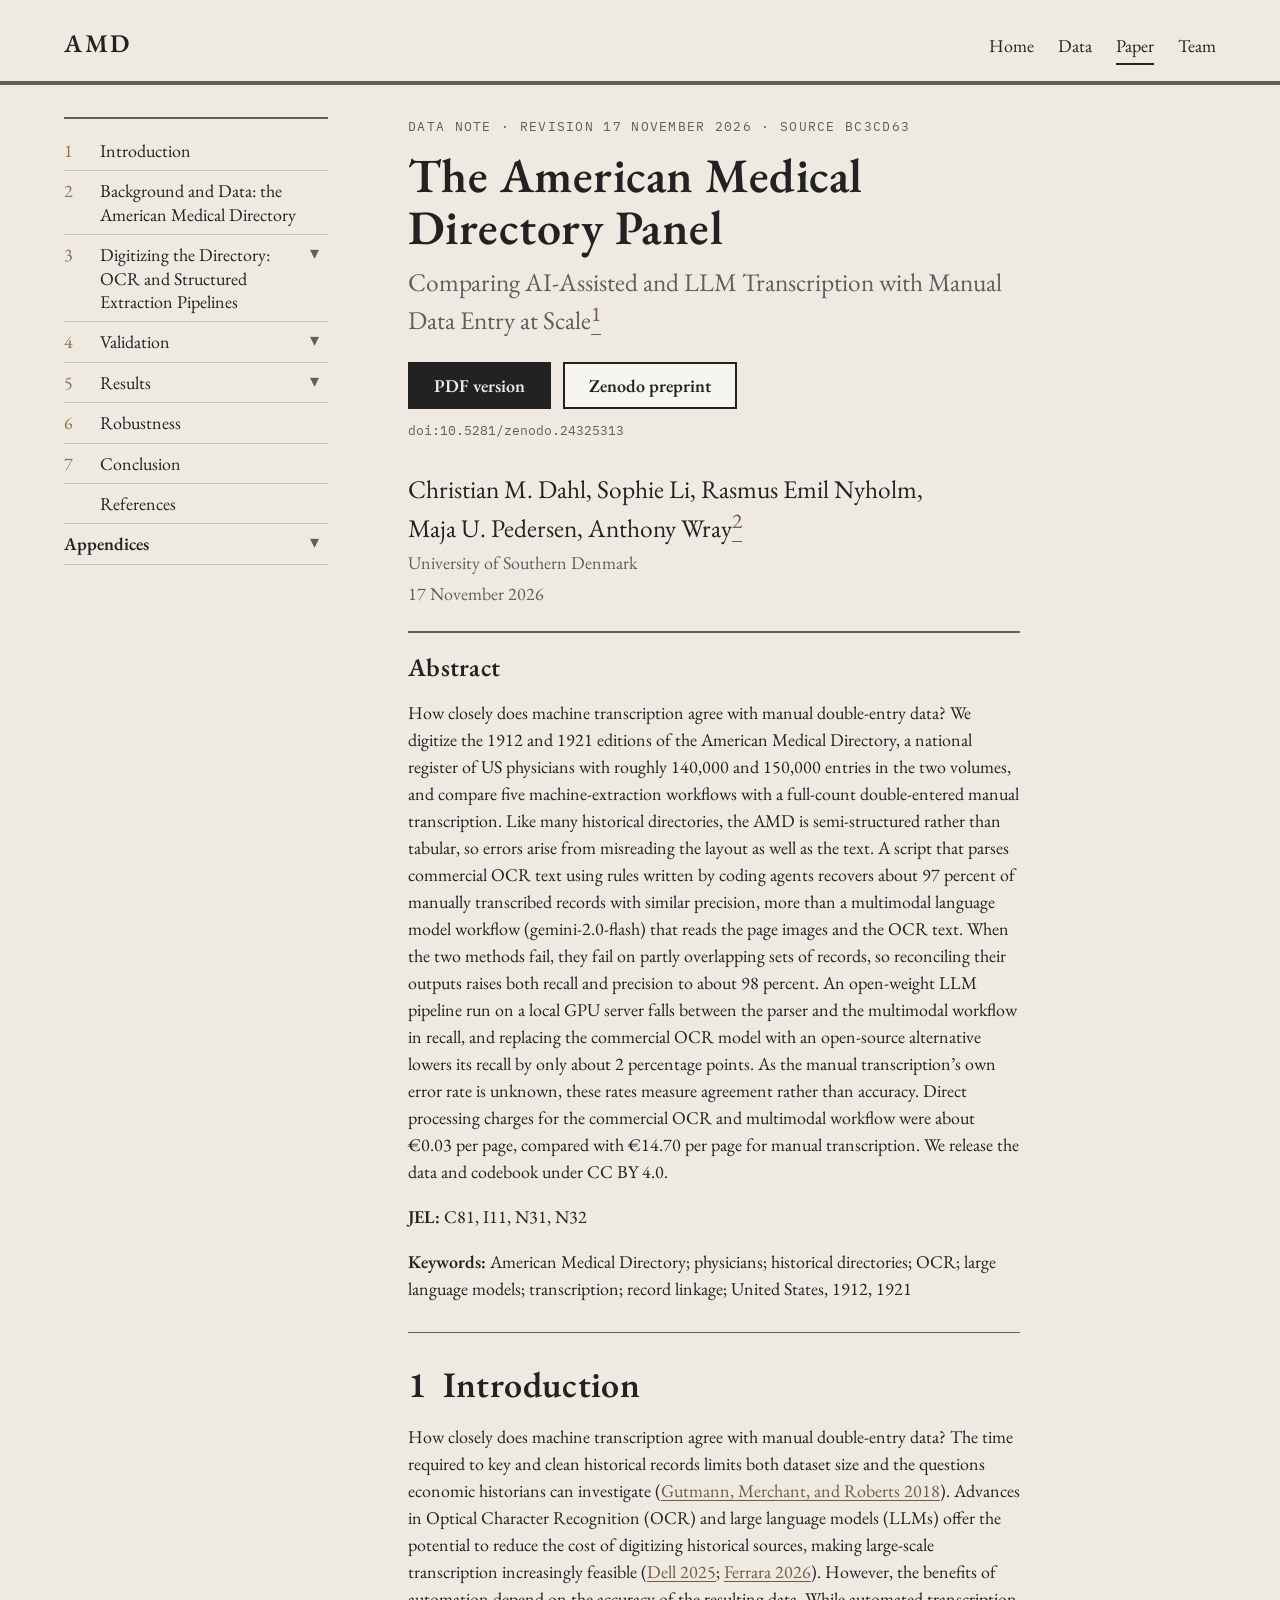
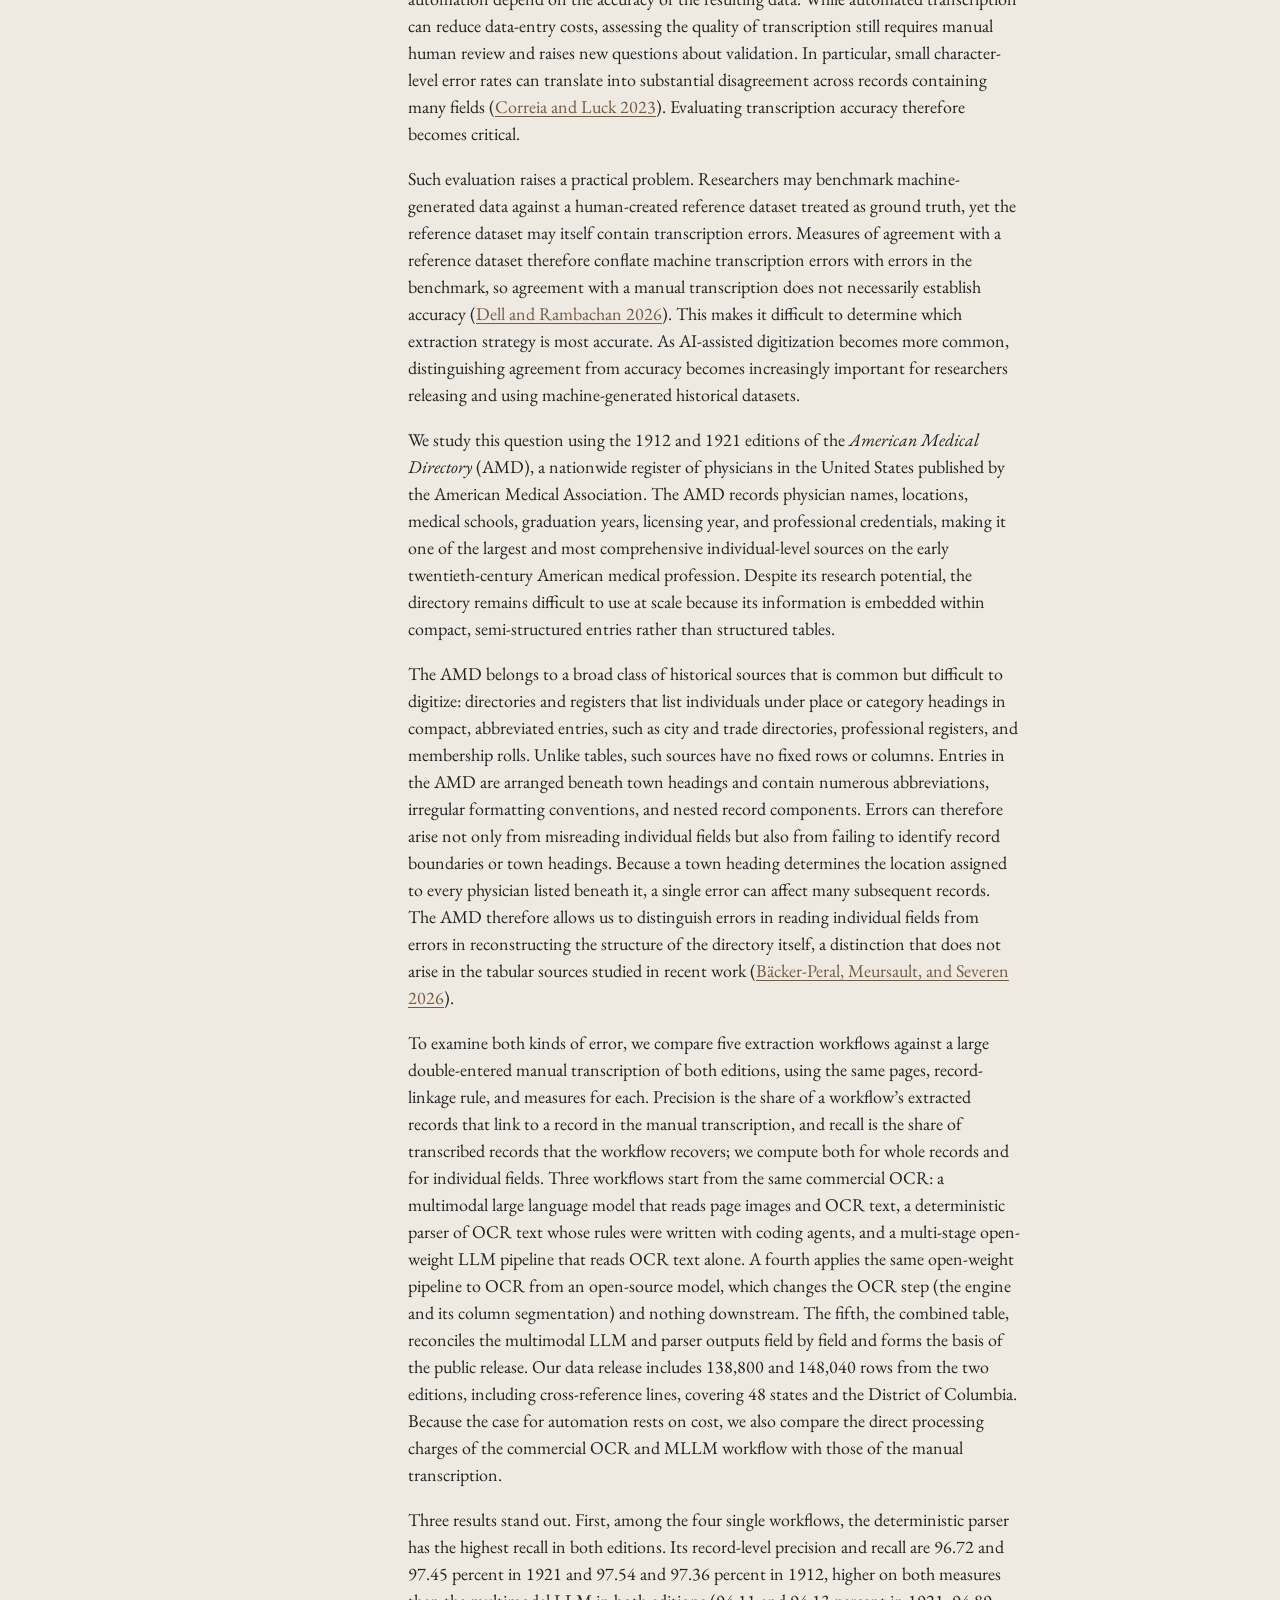
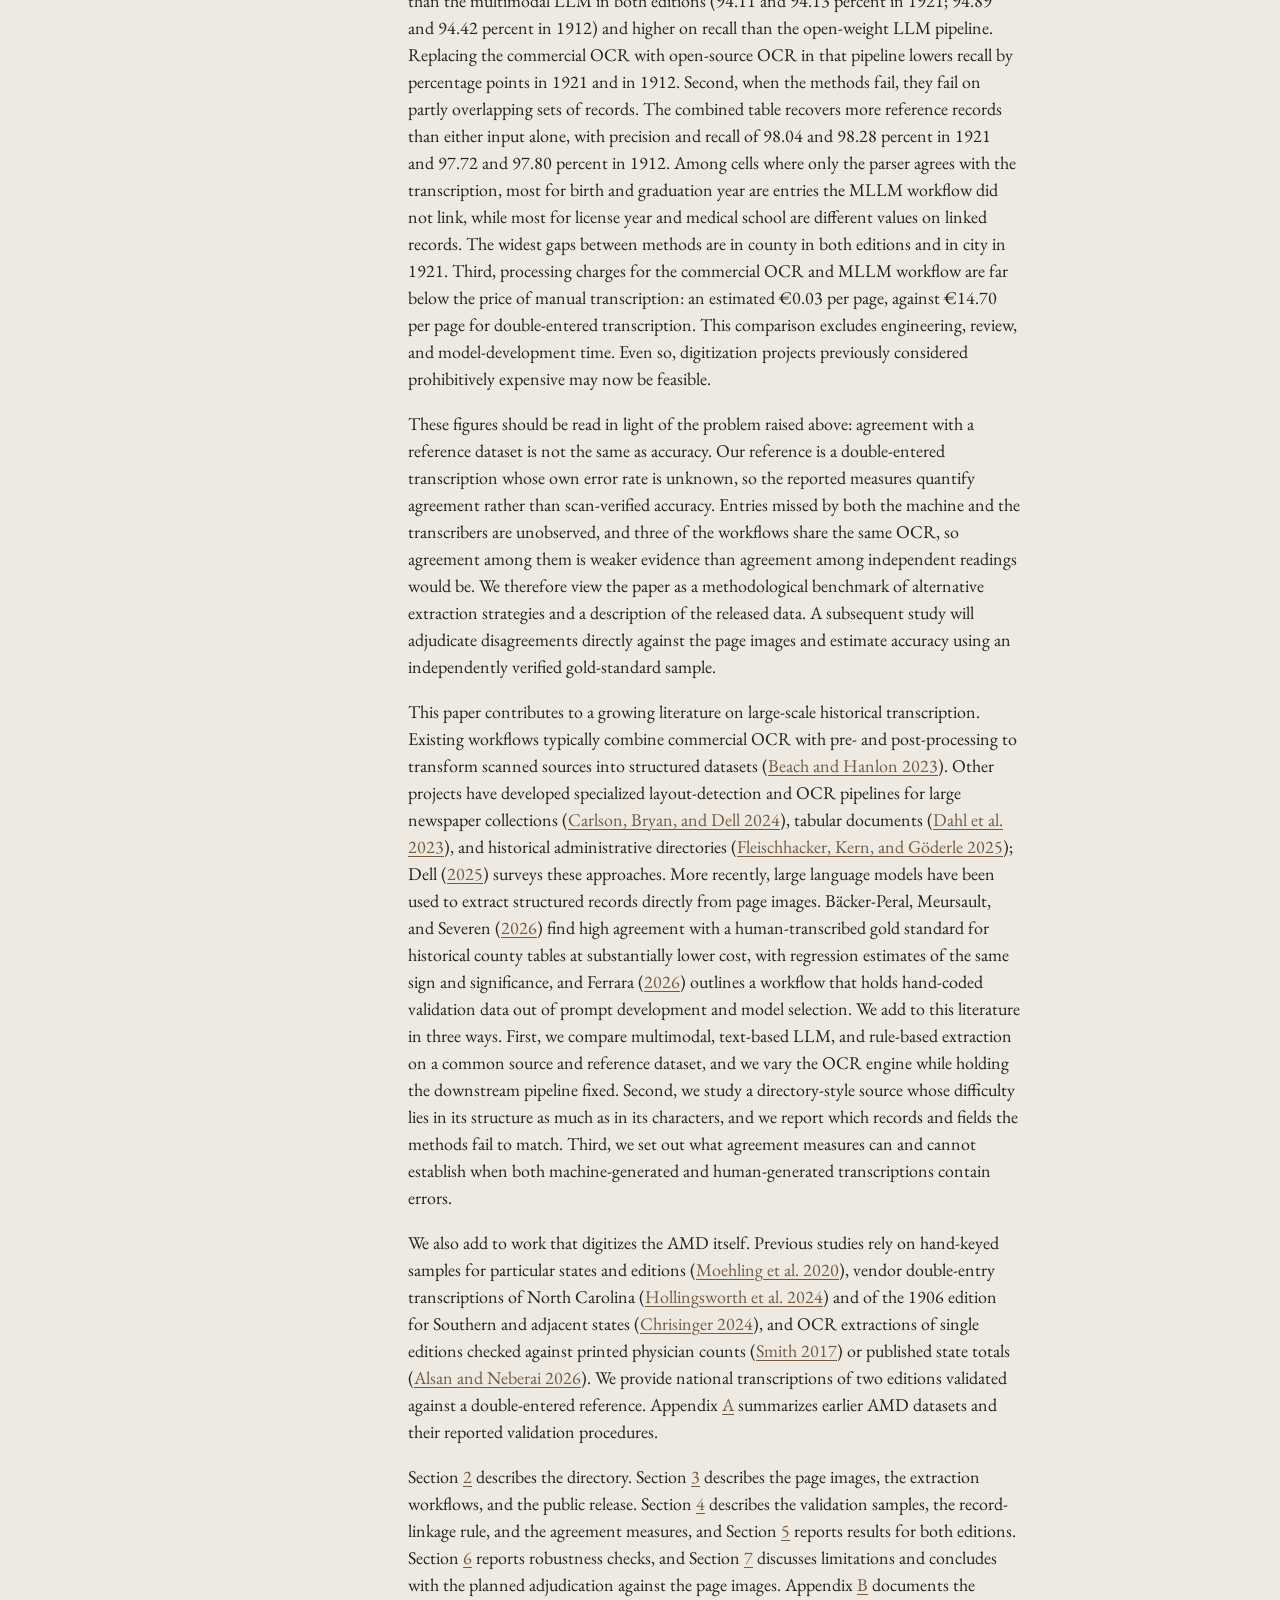
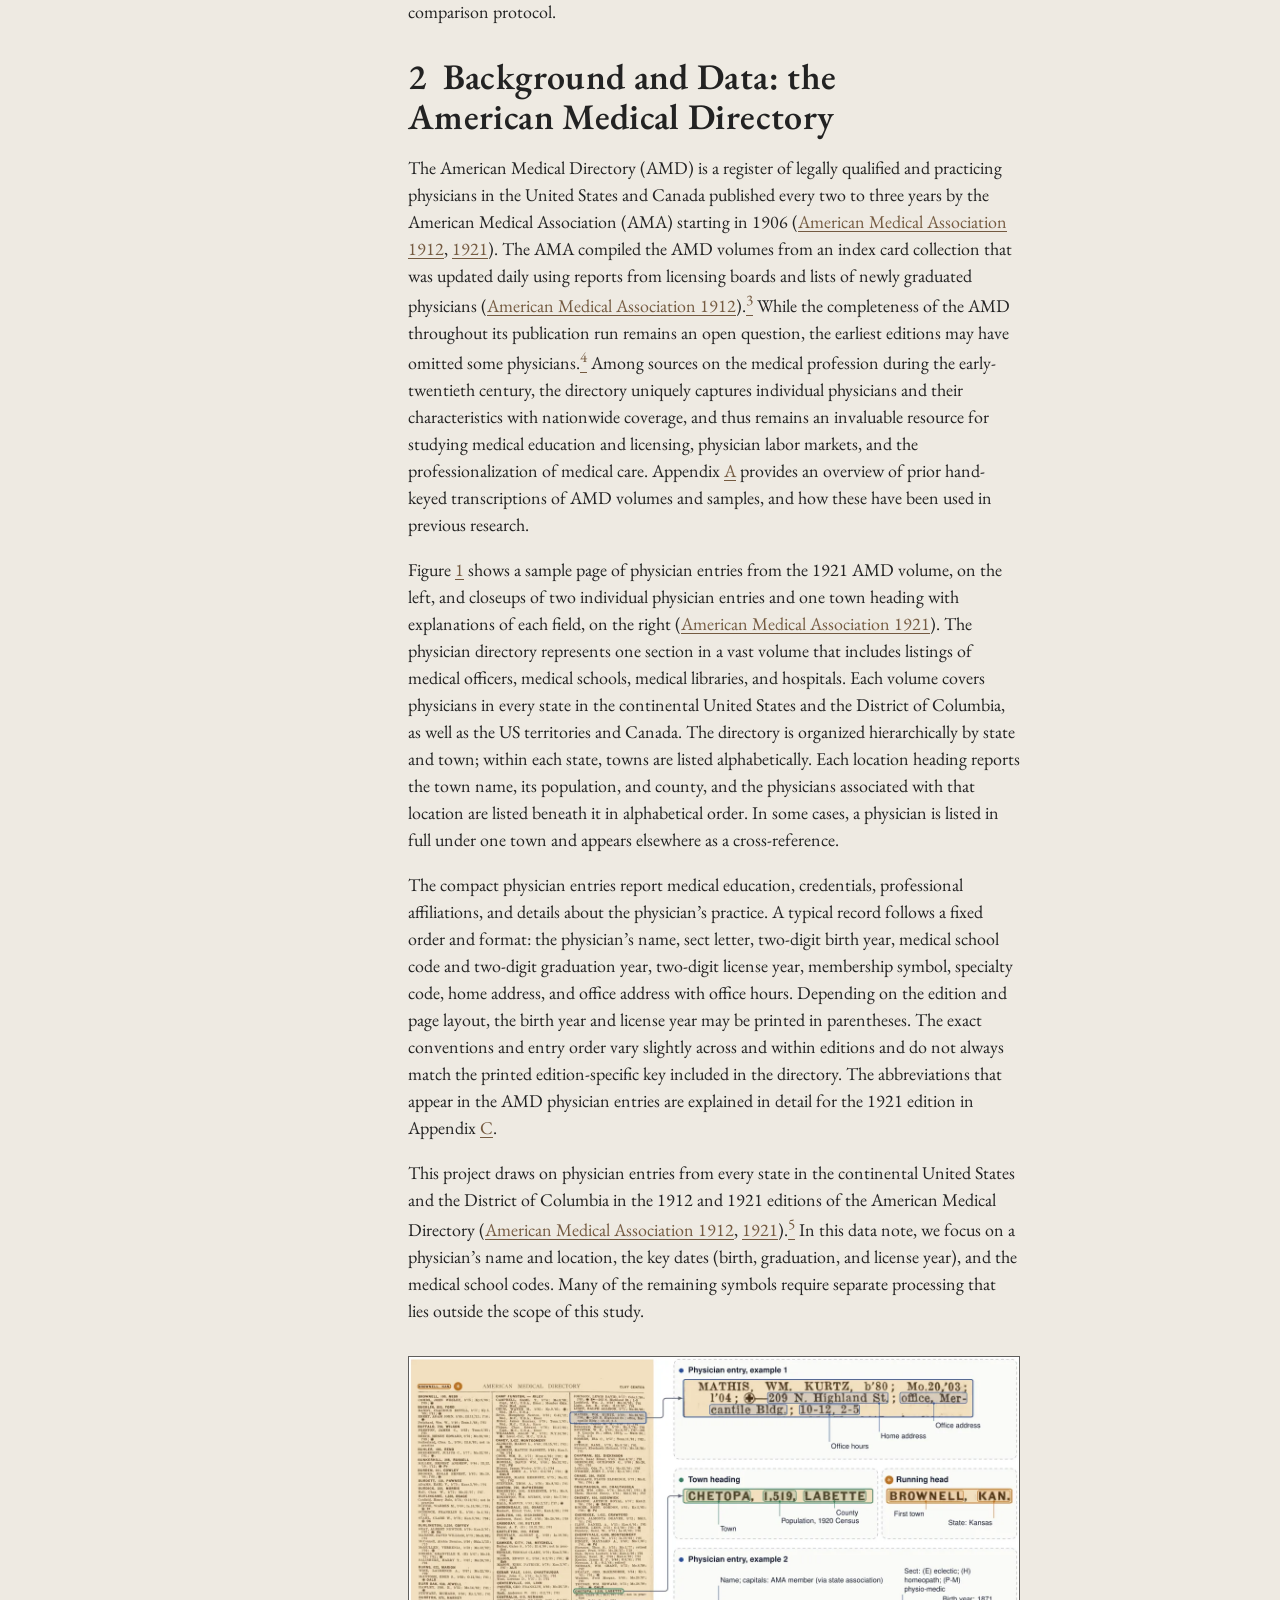
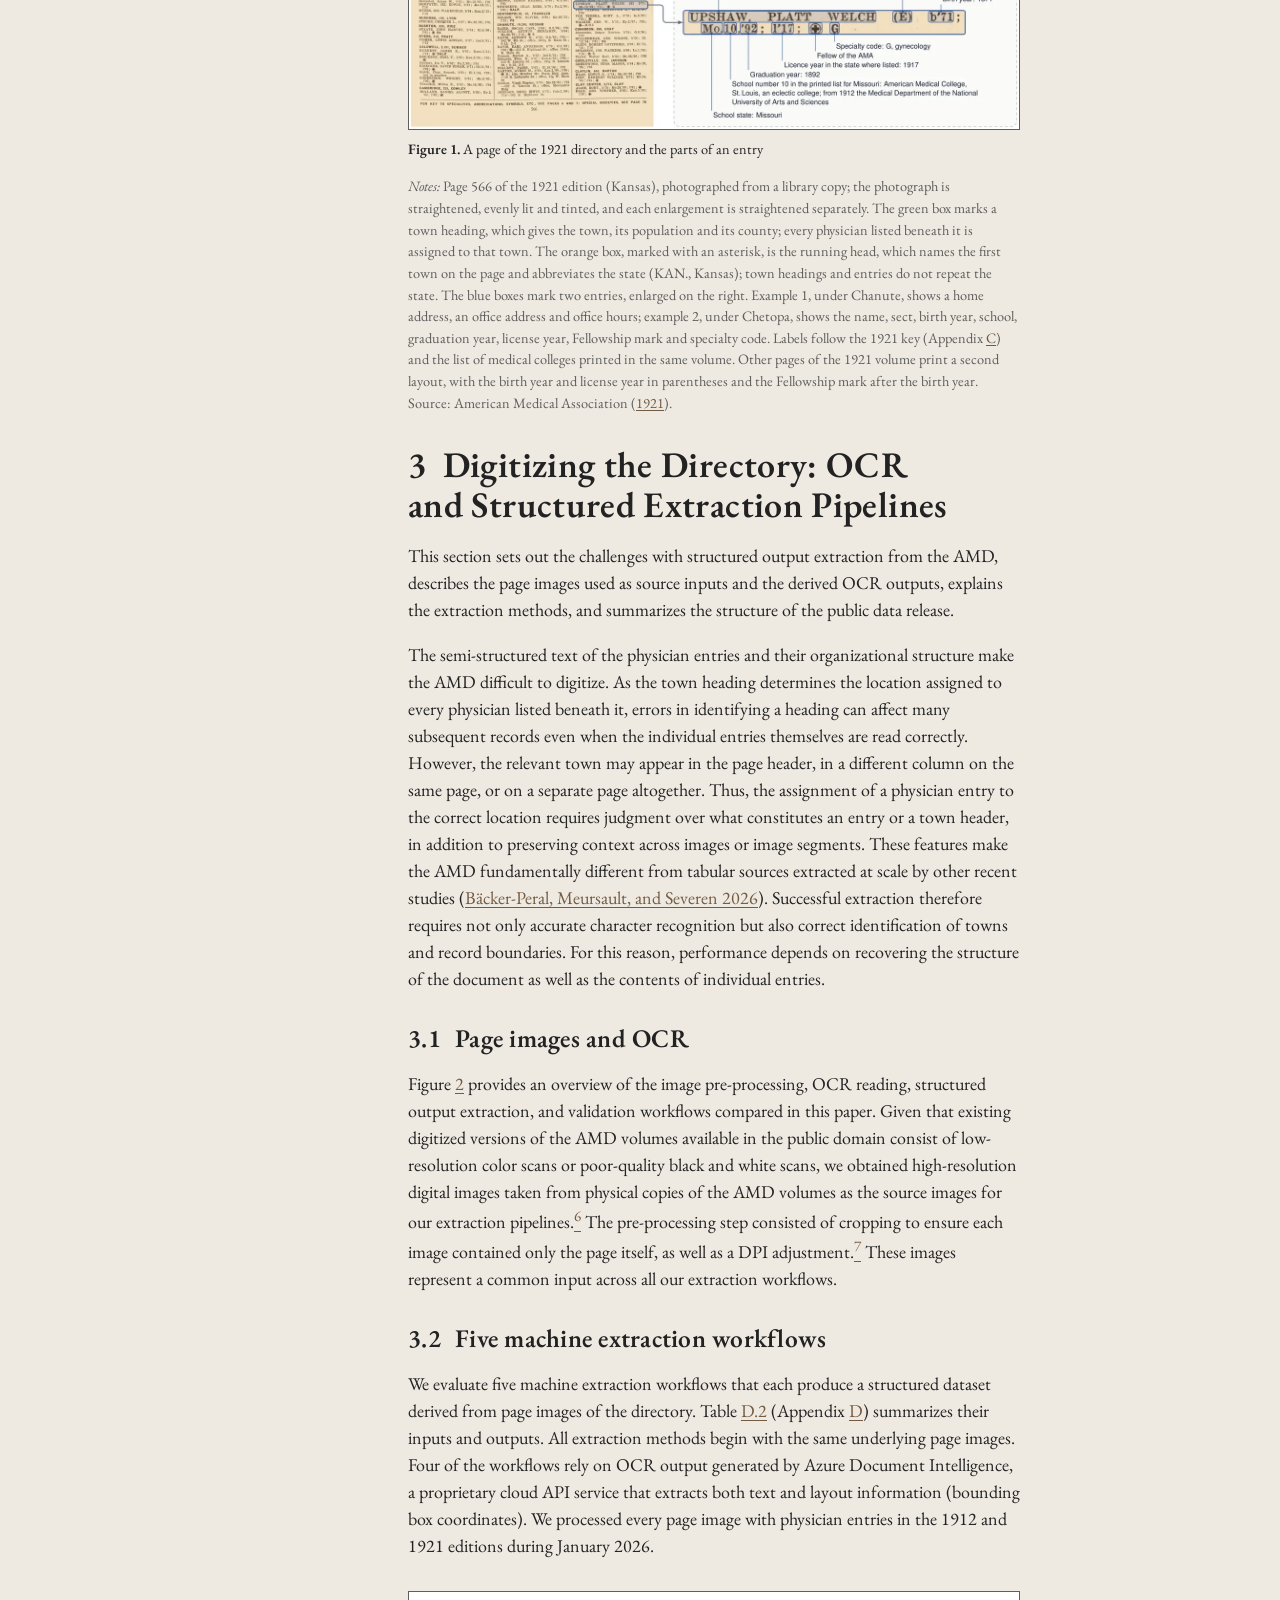
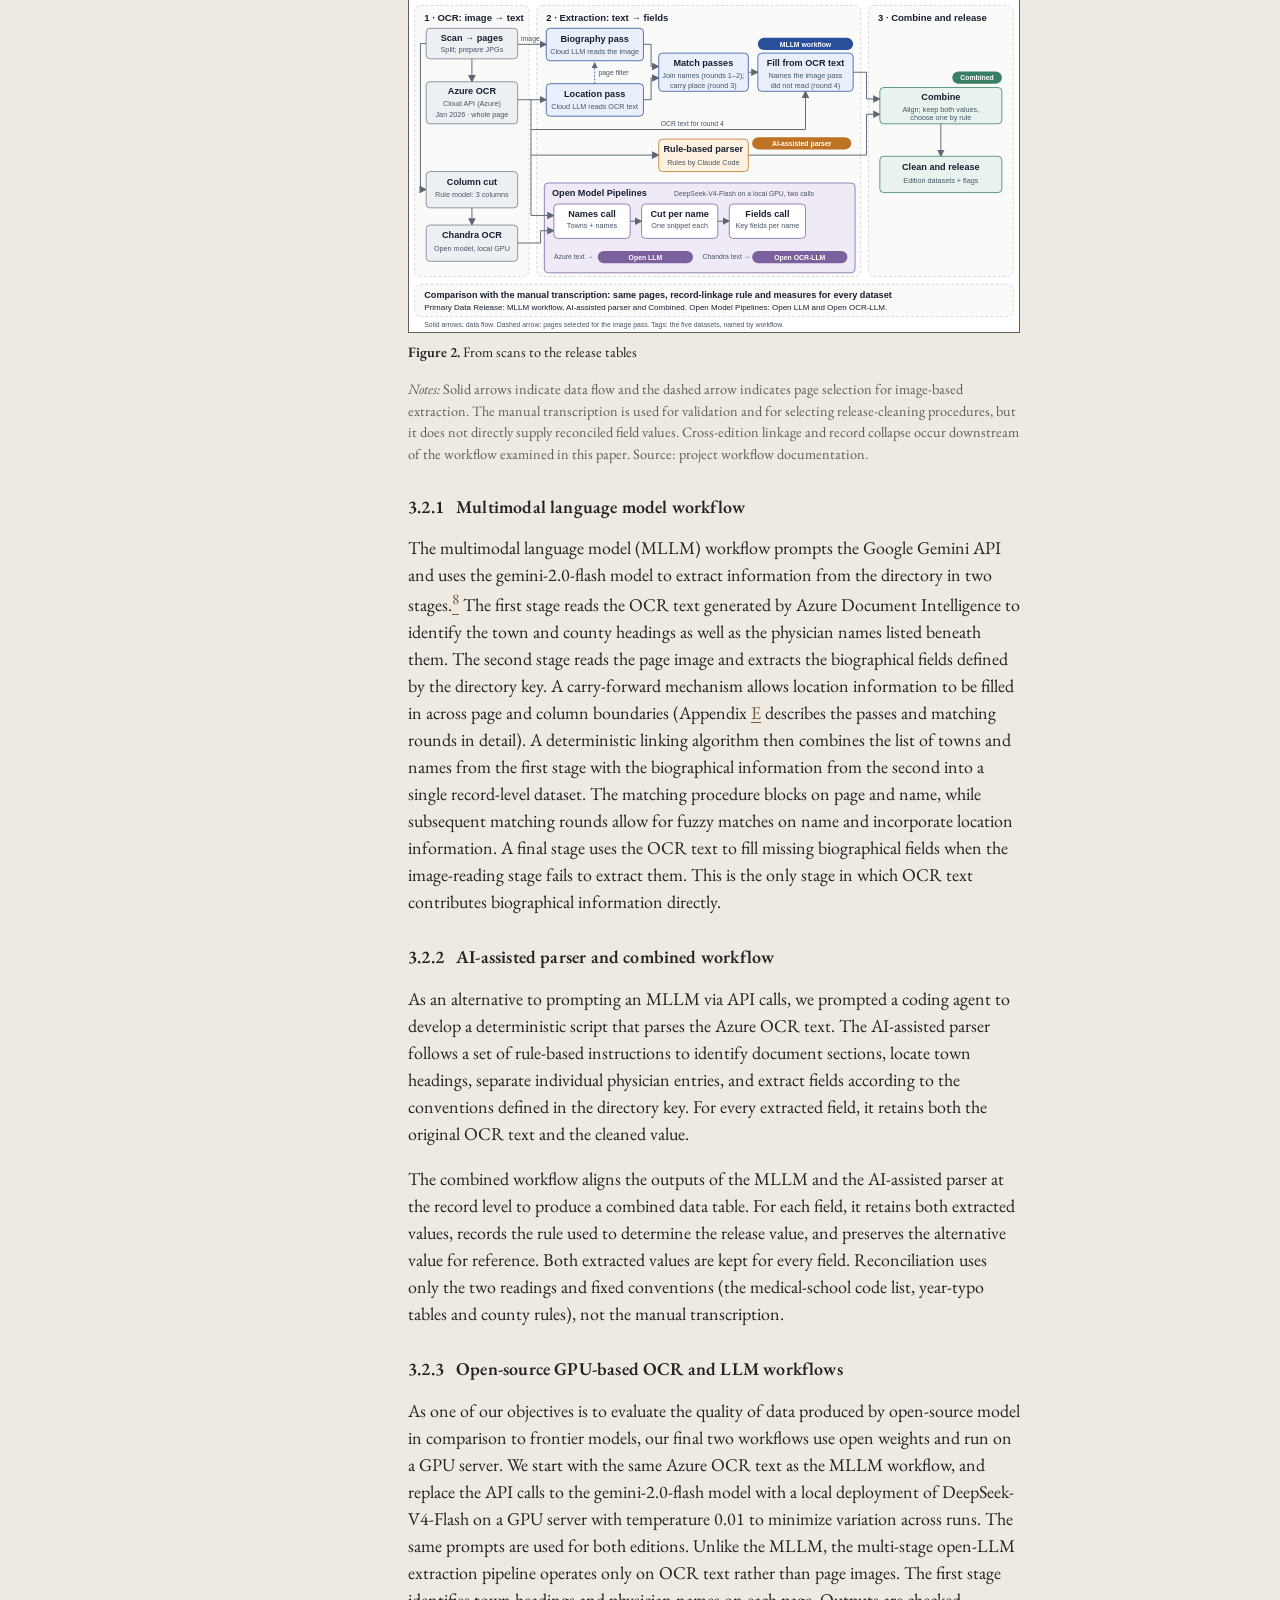
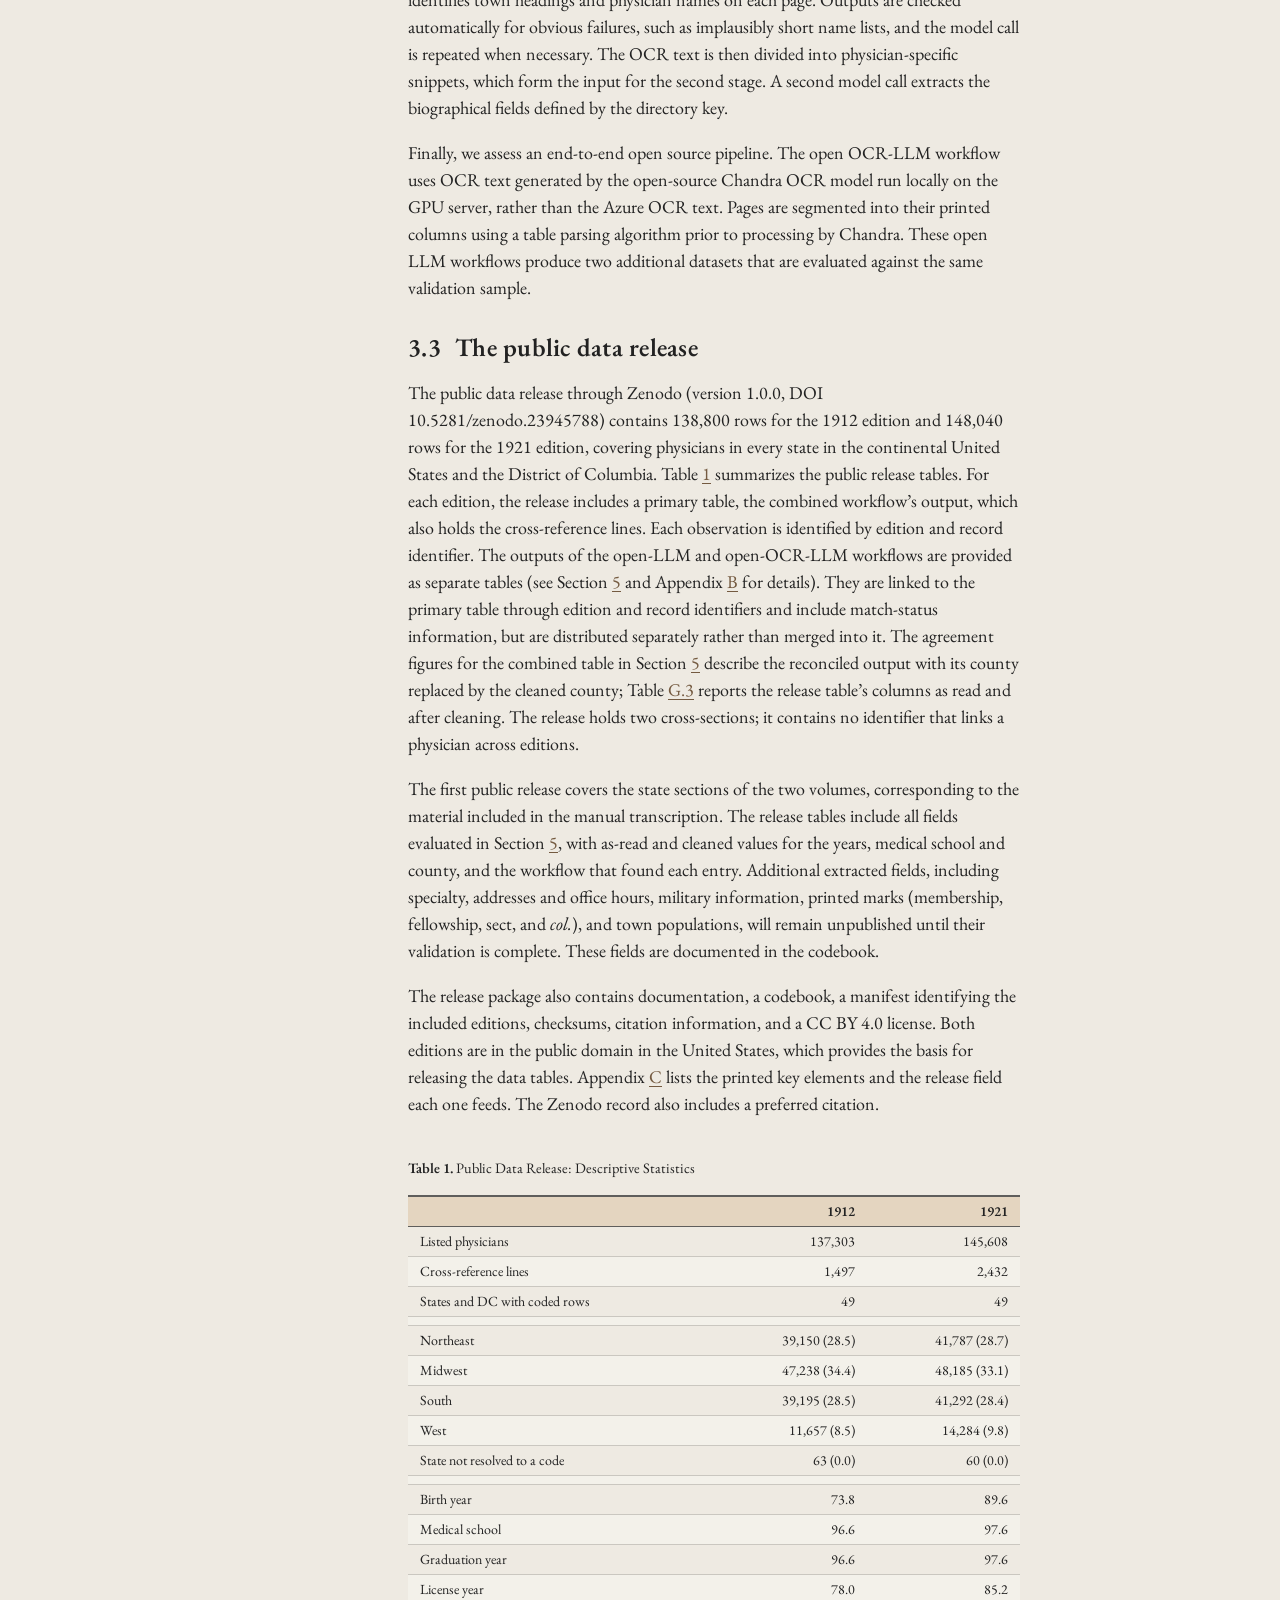
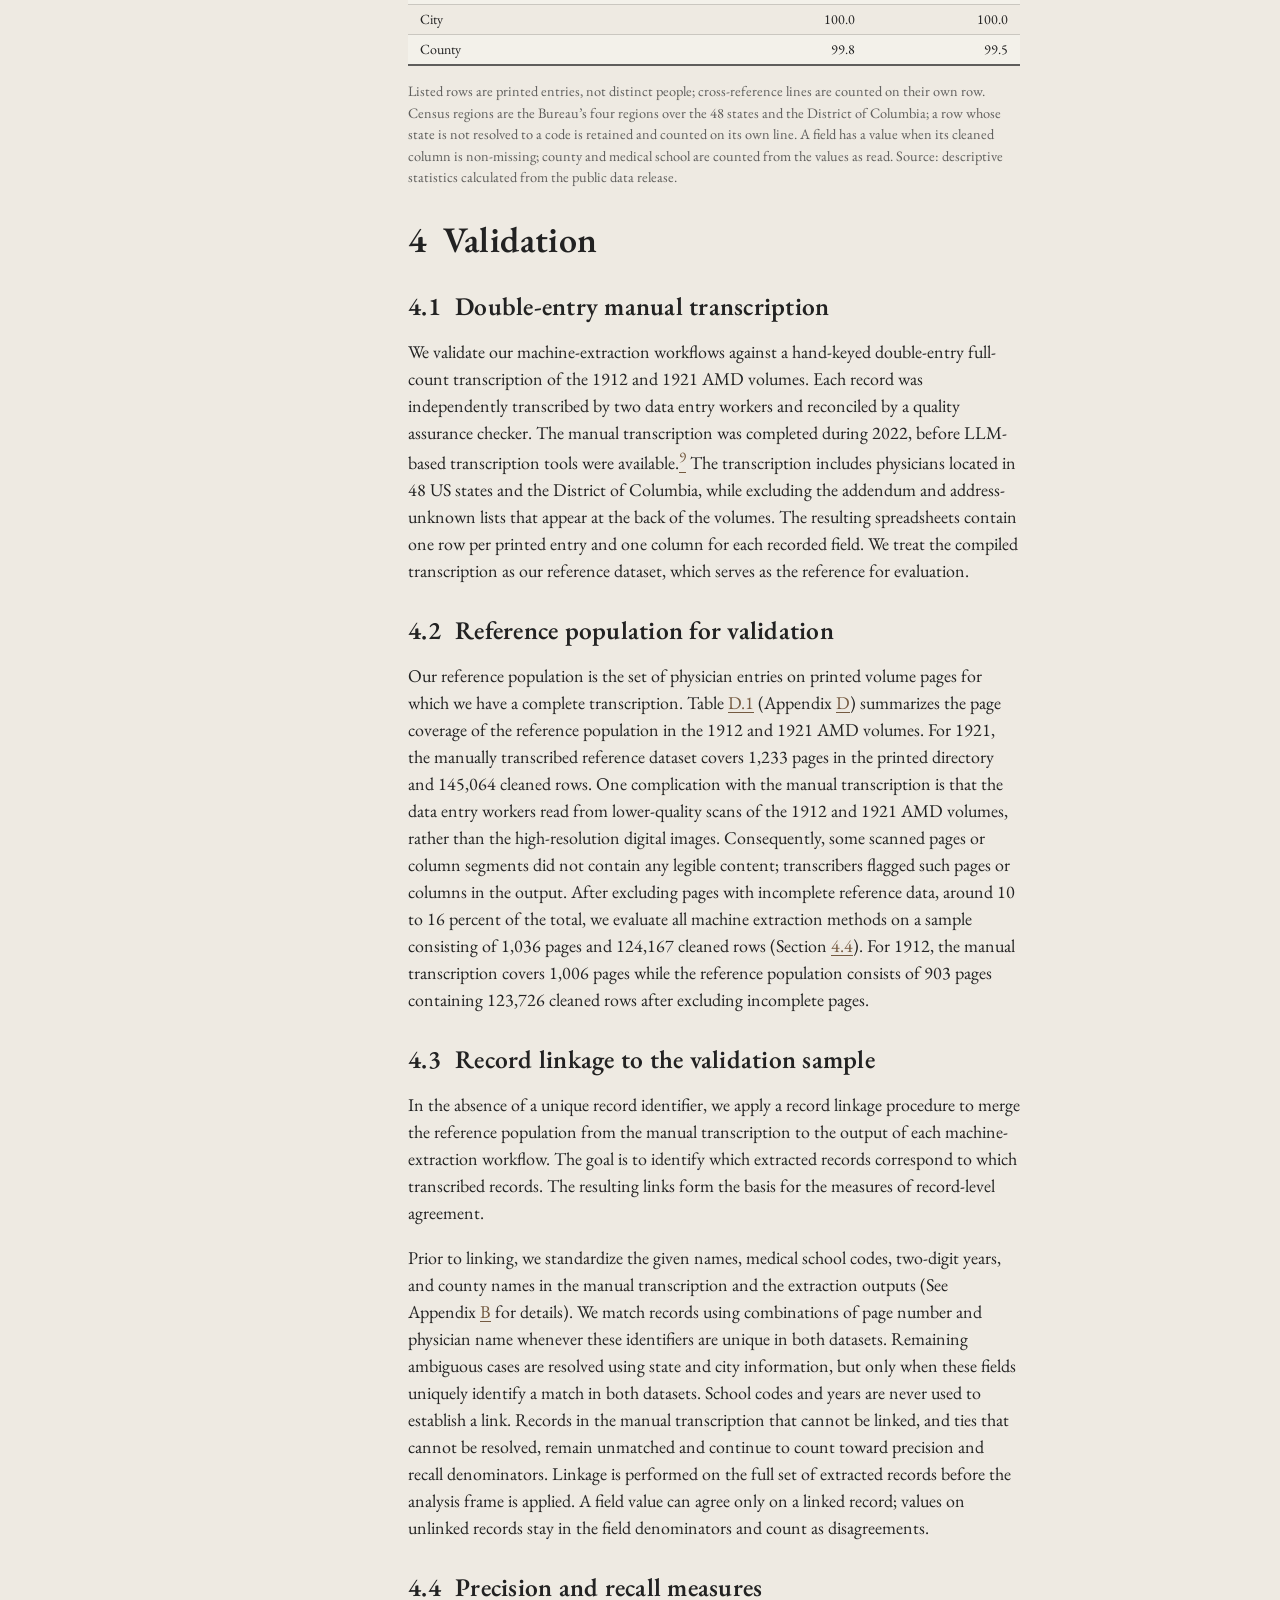
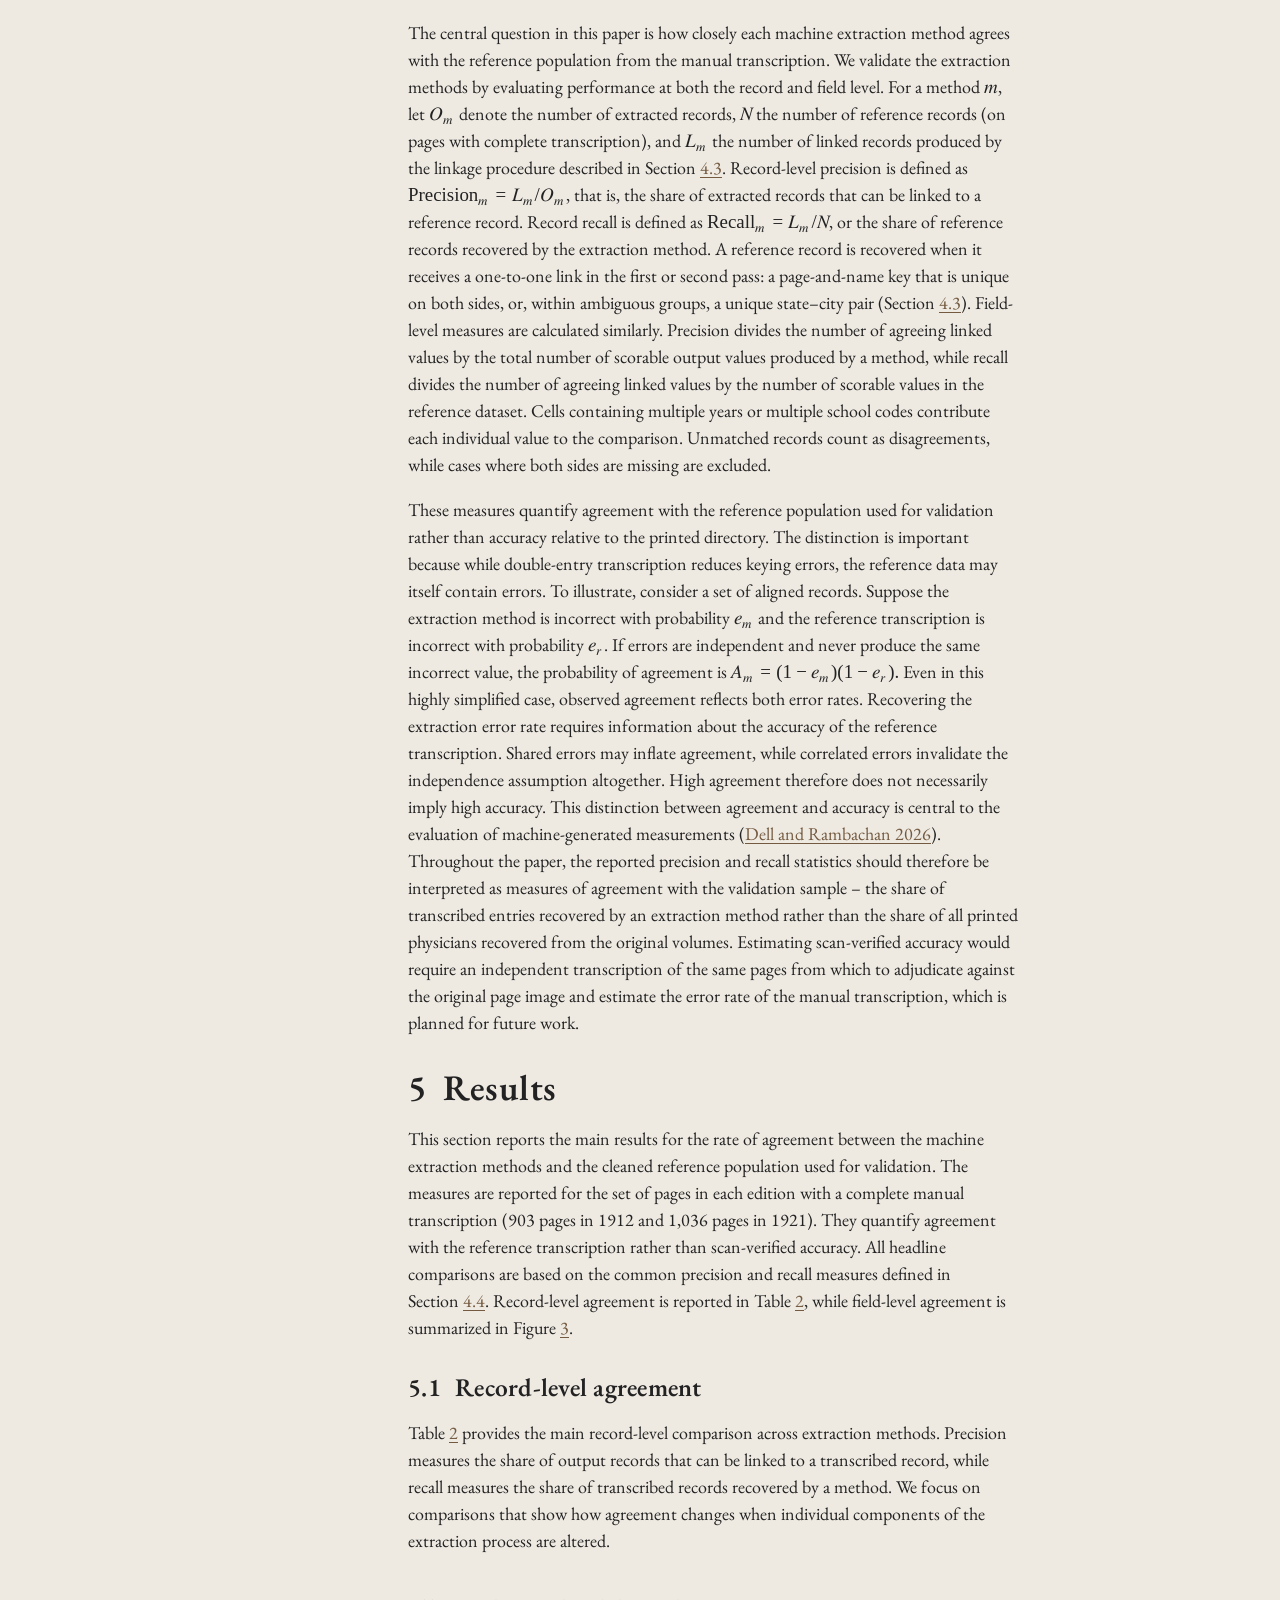
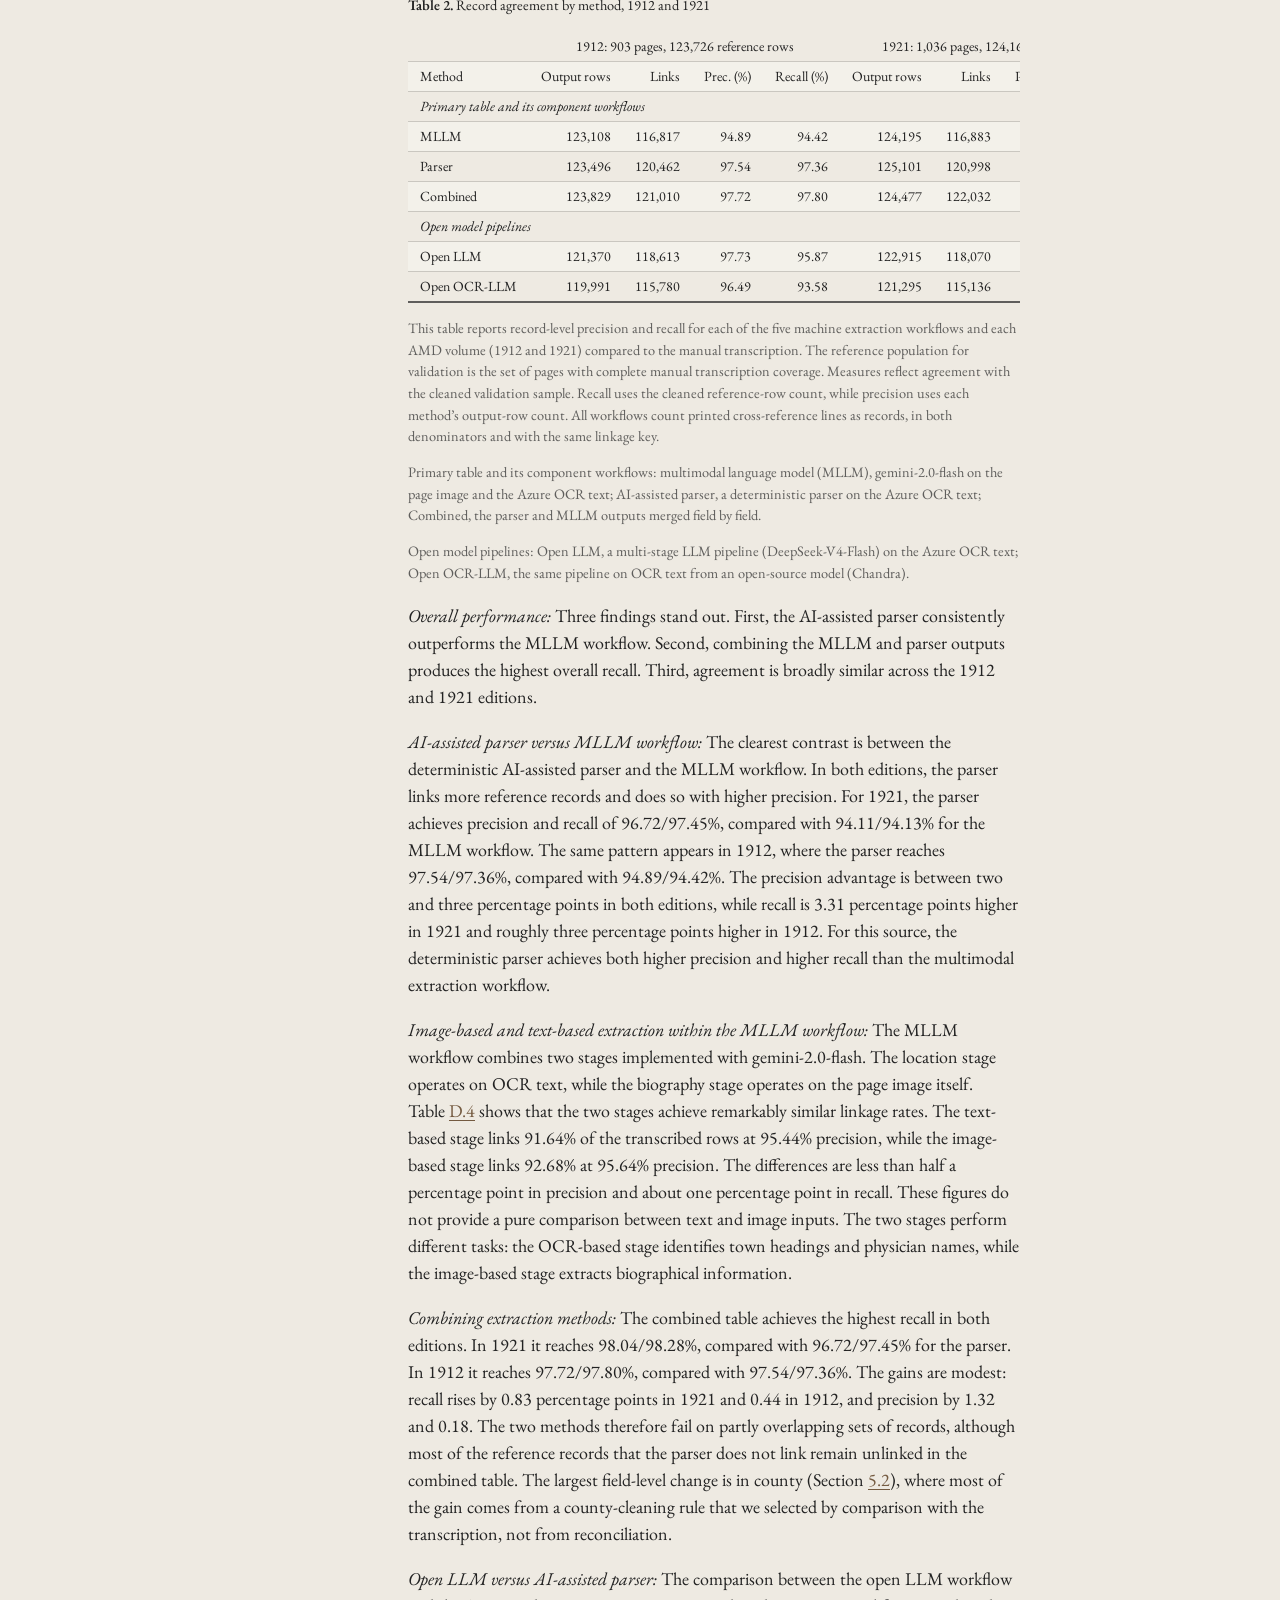
==== commit 923bc0fc: "Publish site from anthonywray-bot/amd-digitization@aad028c4bc395e70fbc7ba09ea63ae18edb12788" ====
--- a/paper/2026-11-17-bc3cd63/index.html
+++ b/paper/2026-11-17-bc3cd63/index.html
@@ -14,6 +14,8 @@
 <a class="brand" href="../../#/home" aria-label="AMD panel home">AMD</a>
 <nav aria-label="Main"><a href="../../#/home">Home</a> <a href="../../#/data">Data</a> <a href="../../#/paper" aria-current="page">Paper</a> <a href="../../#/team">Team</a></nav>
 </header>
+<div class="paper-layout">
+<aside class="paper-side"><details class="toc-box" open><summary>Contents</summary><nav aria-label="Contents"><ol class="toc"><li><a href="#sec:intro"><span class="toc-num">1</span><span class="toc-text">Introduction</span></a></li><li><a href="#sec:source"><span class="toc-num">2</span><span class="toc-text">Background and Data: the American Medical Directory</span></a></li><li><a href="#sec:data"><span class="toc-num">3</span><span class="toc-text">Digitizing the Directory: OCR and Structured Extraction Pipelines</span></a><ol class="toc-sub"><li><a href="#sec:ocr"><span class="toc-num">3.1</span><span class="toc-text">Page images and OCR</span></a></li><li><a href="#sec:readings"><span class="toc-num">3.2</span><span class="toc-text">Five machine extraction workflows</span></a></li><li><a href="#sec:release"><span class="toc-num">3.3</span><span class="toc-text">The public data release</span></a></li></ol></li><li><a href="#sec:methods"><span class="toc-num">4</span><span class="toc-text">Validation</span></a><ol class="toc-sub"><li><a href="#sec:reference"><span class="toc-num">4.1</span><span class="toc-text">Double-entry manual transcription</span></a></li><li><a href="#sec:population"><span class="toc-num">4.2</span><span class="toc-text">Reference population for validation</span></a></li><li><a href="#sec:corr"><span class="toc-num">4.3</span><span class="toc-text">Record linkage to the validation sample</span></a></li><li><a href="#sec:measures"><span class="toc-num">4.4</span><span class="toc-text">Precision and recall measures</span></a></li></ol></li><li><a href="#sec:results"><span class="toc-num">5</span><span class="toc-text">Results</span></a><ol class="toc-sub"><li><a href="#sec:records"><span class="toc-num">5.1</span><span class="toc-text">Record-level agreement</span></a></li><li><a href="#sec:fields"><span class="toc-num">5.2</span><span class="toc-text">Field-level agreement</span></a></li><li><a href="#sec:disagree"><span class="toc-num">5.3</span><span class="toc-text">Sources of disagreement</span></a></li><li><a href="#sec:cost"><span class="toc-num">5.4</span><span class="toc-text">Cost</span></a></li></ol></li><li><a href="#sec:robust-main"><span class="toc-num">6</span><span class="toc-text">Robustness</span></a></li><li><a href="#sec:next"><span class="toc-num">7</span><span class="toc-text">Conclusion</span></a></li><li><a href="#references"><span class="toc-num"></span><span class="toc-text">References</span></a></li><li class="toc-group"><span class="toc-group-title">Appendices</span><ol class="toc-sub"><li><a href="#app:prior"><span class="toc-num">A</span><span class="toc-text">Prior transcriptions of the AMD</span></a></li><li><a href="#app:protocol"><span class="toc-num">B</span><span class="toc-text">Scoring protocol</span></a></li><li><a href="#app:key"><span class="toc-num">C</span><span class="toc-text">The printed key for 1921</span></a></li><li><a href="#app:corr"><span class="toc-num">D</span><span class="toc-text">Linkage sensitivity and stage decomposition</span></a></li><li><a href="#app:gemini"><span class="toc-num">E</span><span class="toc-text">The MLLM workflow in detail</span></a></li><li><a href="#app:repro"><span class="toc-num">F</span><span class="toc-text">Reproducibility statement</span></a></li><li><a href="#app:fields"><span class="toc-num">G</span><span class="toc-text">Field tables by workflow</span></a></li><li><a href="#app:cost"><span class="toc-num">H</span><span class="toc-text">Cost accounting</span></a></li><li><a href="#app:robust"><span class="toc-num">I</span><span class="toc-text">Robustness to the page frame</span></a></li></ol></li></ol></nav></details></aside>
 <main id="paper" tabindex="-1">
 <p class="label">Data note · Revision 17 November 2026 · Source bc3cd63</p>
 <section id="title"
@@ -25,12 +27,20 @@
 Scale<a href="#fn1" class="footnote-ref" id="fnref1"
 role="doc-noteref"><sup>1</sup></a></p>
 </div>
-<p class="paper-actions"><a class="button" href="paper.pdf">PDF version</a> <a class="button" href="https://doi.org/10.5281/zenodo.24325313">Zenodo preprint: doi:10.5281/zenodo.24325313</a></p>
-<p><span> Christian M. Dahl Sophie Li Rasmus Emil Nyholm<br />
-Maja U. Pedersen Anthony Wray<a href="#fn2" class="footnote-ref"
+<div class="paper-actions"><a class="button primary" href="paper.pdf">PDF version</a> <a class="button secondary" href="https://doi.org/10.5281/zenodo.24325313" aria-label="Zenodo preprint, doi:10.5281/zenodo.24325313">Zenodo preprint</a><p class="doi">doi:10.5281/zenodo.24325313</p></div>
+<div class="authors">
+<p><span class="author">Christian M. Dahl</span>, <span
+class="author">Sophie Li</span>, <span class="author">Rasmus Emil
+Nyholm</span>, <span class="author">Maja U. Pedersen</span>, <span
+class="author">Anthony Wray<a href="#fn2" class="footnote-ref"
 id="fnref2" role="doc-noteref"><sup>2</sup></a></span></p>
-<p><span>  University of Southern Denmark</span></p>
-<p><span>17 November 2026</span></p>
+</div>
+<div class="front-line">
+<p>University of Southern Denmark</p>
+</div>
+<div class="front-line">
+<p>17 November 2026</p>
+</div>
 </section>
 <section id="abstract" class="level2 unnumbered unlisted abstract">
 <h2 class="unnumbered unlisted">Abstract</h2>
@@ -54,7 +64,7 @@
 recall by only about 2 percentage points. As the manual transcription’s
 own error rate is unknown, these rates measure agreement rather than
 accuracy. Direct processing charges for the commercial OCR and
-multimodal workflow were about 0.03 per page, compared with 14.70 per
+multimodal workflow were about €0.03 per page, compared with €14.70 per
 page for manual transcription. We release the data and codebook under
 CC BY 4.0.</p>
 </div>
@@ -63,90 +73,6 @@
 historical directories; OCR; large language models; transcription;
 record linkage; United States, 1912, 1921</p>
 </section>
-<details class="paper-toc"><summary>Contents</summary>
-<nav aria-label="Contents">
-<ul>
-<li><a href="#sec:intro" id="toc-sec:intro"><span
-class="header-section-number">1</span> Introduction</a></li>
-<li><a href="#sec:source" id="toc-sec:source"><span
-class="header-section-number">2</span> Background and Data: the American
-Medical Directory</a></li>
-<li><a href="#sec:data" id="toc-sec:data"><span
-class="header-section-number">3</span> Digitizing the Directory: OCR and
-Structured Extraction Pipelines</a>
-<ul>
-<li><a href="#sec:ocr" id="toc-sec:ocr"><span
-class="header-section-number">3.1</span> Page images and OCR</a></li>
-<li><a href="#sec:readings" id="toc-sec:readings"><span
-class="header-section-number">3.2</span> Five machine extraction
-workflows</a></li>
-<li><a href="#sec:release" id="toc-sec:release"><span
-class="header-section-number">3.3</span> The public data
-release</a></li>
-</ul></li>
-<li><a href="#sec:methods" id="toc-sec:methods"><span
-class="header-section-number">4</span> Validation</a>
-<ul>
-<li><a href="#sec:reference" id="toc-sec:reference"><span
-class="header-section-number">4.1</span> Double-entry manual
-transcription</a></li>
-<li><a href="#sec:population" id="toc-sec:population"><span
-class="header-section-number">4.2</span> Reference population for
-validation</a></li>
-<li><a href="#sec:corr" id="toc-sec:corr"><span
-class="header-section-number">4.3</span> Record linkage to the
-validation sample</a></li>
-<li><a href="#sec:measures" id="toc-sec:measures"><span
-class="header-section-number">4.4</span> Precision and recall
-measures</a></li>
-</ul></li>
-<li><a href="#sec:results" id="toc-sec:results"><span
-class="header-section-number">5</span> Results</a>
-<ul>
-<li><a href="#sec:records" id="toc-sec:records"><span
-class="header-section-number">5.1</span> Record-level agreement</a></li>
-<li><a href="#sec:fields" id="toc-sec:fields"><span
-class="header-section-number">5.2</span> Field-level agreement</a></li>
-<li><a href="#sec:disagree" id="toc-sec:disagree"><span
-class="header-section-number">5.3</span> Sources of
-disagreement</a></li>
-<li><a href="#sec:cost" id="toc-sec:cost"><span
-class="header-section-number">5.4</span> Cost</a></li>
-</ul></li>
-<li><a href="#sec:robust-main" id="toc-sec:robust-main"><span
-class="header-section-number">6</span> Robustness</a></li>
-<li><a href="#sec:next" id="toc-sec:next"><span
-class="header-section-number">7</span> Conclusion</a></li>
-<li><a href="#references" id="toc-references">References</a></li>
-<li><a href="#app:prior" id="toc-app:prior"><span
-class="header-section-number">Appendix A</span> Prior transcriptions of
-the AMD</a></li>
-<li><a href="#app:protocol" id="toc-app:protocol"><span
-class="header-section-number">Appendix B</span> Scoring
-protocol</a></li>
-<li><a href="#app:key" id="toc-app:key"><span
-class="header-section-number">Appendix C</span> The printed key for
-1921</a></li>
-<li><a href="#app:corr" id="toc-app:corr"><span
-class="header-section-number">Appendix D</span> Linkage sensitivity and
-stage decomposition</a></li>
-<li><a href="#app:gemini" id="toc-app:gemini"><span
-class="header-section-number">Appendix E</span> The MLLM workflow in
-detail</a></li>
-<li><a href="#app:repro" id="toc-app:repro"><span
-class="header-section-number">Appendix F</span> Reproducibility
-statement</a></li>
-<li><a href="#app:fields" id="toc-app:fields"><span
-class="header-section-number">Appendix G</span> Field tables by
-workflow</a></li>
-<li><a href="#app:cost" id="toc-app:cost"><span
-class="header-section-number">Appendix H</span> Cost accounting</a></li>
-<li><a href="#app:robust" id="toc-app:robust"><span
-class="header-section-number">Appendix I</span> Robustness to the page
-frame</a></li>
-</ul>
-</nav>
-</details>
 <section id="sec:intro" class="level2">
 <h2><span class="header-section-number">1</span> Introduction</h2>
 <p>How closely does machine transcription agree with manual double-entry
@@ -249,11 +175,11 @@
 medical school are different values on linked records. The widest gaps
 between methods are in county in both editions and in city in 1921.
 Third, processing charges for the commercial OCR and MLLM workflow are
-far below the price of manual transcription: an estimated 0.03 per page,
-against 14.70 per page for double-entered transcription. This comparison
-excludes engineering, review, and model-development time. Even so,
-digitization projects previously considered prohibitively expensive may
-now be feasible.</p>
+far below the price of manual transcription: an estimated €0.03 per
+page, against €14.70 per page for double-entered transcription. This
+comparison excludes engineering, review, and model-development time.
+Even so, digitization projects previously considered prohibitively
+expensive may now be feasible.</p>
 <p>These figures should be read in light of the problem raised above:
 agreement with a reference dataset is not the same as accuracy. Our
 reference is a double-entered transcription whose own error rate is
@@ -406,10 +332,10 @@
 <figure id="fig:entry">
 <a href="figures/entry-anatomy-1920.webp" class="figure-zoom"
 aria-label="Open Figure 1 full size"><img
-src="figures/entry-anatomy-1280.webp" loading="lazy"
+src="figures/entry-anatomy-1280.webp"
 srcset="figures/entry-anatomy-640.webp 640w, figures/entry-anatomy-1280.webp 1280w, figures/entry-anatomy-1920.webp 1920w"
-decoding="async" sizes="(min-width: 60rem) 56rem, 100vw" width="1280"
-height="780"
+sizes="(min-width: 60rem) 56rem, 100vw" loading="lazy" decoding="async"
+width="1280" height="780"
 alt="A page of the 1921 directory and the parts of an entry" /></a>
 <figcaption><span class="caption-label">Figure 1. </span>A page of the
 1921 directory and the parts of an entry</figcaption>
@@ -617,8 +543,8 @@
 includes a preferred citation.</p>
 <div class="threeparttable">
 <div id="tab:desc" class="table-float">
-<div class="table-scroll" aria-label="Table 1" tabindex="0"
-role="region">
+<div class="table-scroll" role="region" aria-label="Table 1"
+tabindex="0">
 <table>
 <caption><span class="caption-label">Table 1. </span>Public Data
 Release: Descriptive Statistics</caption>
@@ -716,7 +642,7 @@
 </div>
 <div class="tablenotes">
 <p>Listed rows are printed entries, not distinct people; cross-reference
-lines are counted on their own row. Census regions are the Bureaus four
+lines are counted on their own row. Census regions are the Bureau’s four
 regions over the 48 states and the District of Columbia; a row whose
 state is not resolved to a code is retained and counted on its own line.
 A field has a value when its cleaned column is non-missing; county and
@@ -880,8 +806,8 @@
 components of the extraction process are altered.</p>
 <div class="threeparttable">
 <div id="tab:records" class="table-float">
-<div class="table-scroll" aria-label="Table 2" tabindex="0"
-role="region">
+<div class="table-scroll" role="region" aria-label="Table 2"
+tabindex="0">
 <table>
 <caption><span class="caption-label">Table 2. </span>Record agreement by
 method, 1912 and 1921</caption>
@@ -1163,9 +1089,9 @@
 </section>
 <section id="sec:cost" class="level3">
 <h3><span class="header-section-number">5.4</span> Cost</h3>
-<p>The commercial OCR and MLLM workflow cost an estimated 0.03 per page
+<p>The commercial OCR and MLLM workflow cost an estimated €0.03 per page
 in direct processing charges (Gemini plus Azure OCR), roughly 440 times
-less than manual double-entry transcription, which cost 14.70 per page.
+less than manual double-entry transcription, which cost €14.70 per page.
 These figures cover processing charges only and leave out engineering,
 review, model development, coding-agent assistance and the local
 computing used to run the open model pipelines, which also serves other
@@ -1214,7 +1140,7 @@
 on partly overlapping sets of records, and the combined table reaches
 98.28% recall in 1921 and 97.80% in 1912, above any single workflow.
 Direct processing charges for the commercial OCR and MLLM workflow are
-an estimated 0.03 per page, against 14.70 per page for manual
+an estimated €0.03 per page, against €14.70 per page for manual
 transcription, roughly 440 times less before engineering, review and
 hardware.</p>
 <p>As we have emphasized, the reported precision and recall measures
@@ -1517,8 +1443,8 @@
 linked across editions.</p>
 <div class="threeparttable">
 <div id="tab:prior" class="table-float">
-<div class="table-scroll" aria-label="Table A.1" tabindex="0"
-role="region">
+<div class="table-scroll" role="region" aria-label="Table A.1"
+tabindex="0">
 <table>
 <caption><span class="caption-label">Table A.1. </span>Prior
 transcriptions of the American Medical Directory</caption>
@@ -1687,7 +1613,7 @@
 <p>The MLLM workflow is the matched output of the stored biography and
 location passes; the 1921 model passes date from February 2026, and the
 1912 output is the one used in the tables prepared for release. The
-AI-assisted parser is the parsers raw candidate list for each edition.
+AI-assisted parser is the parser’s raw candidate list for each edition.
 The combined table is the reconciled output in each edition, with the
 checked cleaned county substituted for the as-read county. The paired
 county checks retain exactly the same links and all non-county fields.
@@ -1727,8 +1653,8 @@
 definitions; we read their meanings from the entries themselves.</p>
 <div class="threeparttable">
 <div id="tab:key" class="table-float">
-<div class="table-scroll" aria-label="Table C.1" tabindex="0"
-role="region">
+<div class="table-scroll" role="region" aria-label="Table C.1"
+tabindex="0">
 <table>
 <caption><span class="caption-label">Table C.1. </span>The 1921 printed
 key and release fields</caption>
@@ -1792,12 +1718,12 @@
 <td style="text-align: left;">license year</td>
 </tr>
 <tr>
-<td style="text-align: left;"><code>l</code></td>
+<td style="text-align: left;"><code>l</code>†</td>
 <td style="text-align: left;">licensed, year not known</td>
 <td style="text-align: left;">not captured</td>
 </tr>
 <tr>
-<td style="text-align: left;"></td>
+<td style="text-align: left;">‡</td>
 <td style="text-align: left;">information received does not show license
 in the state where located</td>
 <td style="text-align: left;">not captured</td>
@@ -1883,8 +1809,8 @@
 five extraction workflows (Section <a href="#sec:readings">3.2</a>).</p>
 <div class="threeparttable">
 <div id="tab:pds" class="table-float">
-<div class="table-scroll" aria-label="Table D.1" tabindex="0"
-role="region">
+<div class="table-scroll" role="region" aria-label="Table D.1"
+tabindex="0">
 <table>
 <caption><span class="caption-label">Table D.1. </span>Coverage of the
 validation samples, 1912 and 1921</caption>
@@ -1956,8 +1882,8 @@
 </div>
 <div class="threeparttable">
 <div id="tab:arms" class="table-float">
-<div class="table-scroll" aria-label="Table D.2" tabindex="0"
-role="region">
+<div class="table-scroll" role="region" aria-label="Table D.2"
+tabindex="0">
 <table>
 <caption><span class="caption-label">Table D.2. </span>The five
 extraction workflows</caption>
@@ -1997,7 +1923,7 @@
 <td style="text-align: left;">MLLM and AI-assisted parser</td>
 <td style="text-align: left;">per-field reconciliation rules; release
 cleaning; 48-state rule</td>
-<td style="text-align: left;">the parsers fields with chosen values and
+<td style="text-align: left;">the parser’s fields with chosen values and
 per-field provenance</td>
 <td style="text-align: left;">reconciled output; checked cleaned county
 on fixed links</td>
@@ -2049,8 +1975,8 @@
 href="#sec:disagree">5.3</a>.</p>
 <div class="threeparttable">
 <div id="tab:corr" class="table-float">
-<div class="table-scroll" aria-label="Table D.3" tabindex="0"
-role="region">
+<div class="table-scroll" role="region" aria-label="Table D.3"
+tabindex="0">
 <table>
 <caption><span class="caption-label">Table D.3. </span>Record agreement
 by link pass and page frame, 1921 (precision / recall, %)</caption>
@@ -2115,13 +2041,13 @@
 <p>Agreement with the cleaned validation sample; scan-verified accuracy
 not assessed. Broad frame: 1,233 page keys, 145,064 cleaned rows.
 Table <a href="#tab:records">2</a> reports the open OCR-LLM scores on
-the analysis frame. Source: the common scorers comparison results.</p>
+the analysis frame. Source: the common scorer’s comparison results.</p>
 </div>
 </div>
 <div class="threeparttable">
 <div id="tab:stages" class="table-float">
-<div class="table-scroll" aria-label="Table D.4" tabindex="0"
-role="region">
+<div class="table-scroll" role="region" aria-label="Table D.4"
+tabindex="0">
 <table>
 <caption><span class="caption-label">Table D.4. </span>The MLLM workflow
 by stage, 1921</caption>
@@ -2167,8 +2093,8 @@
 </div>
 <div class="threeparttable">
 <div id="tab:strata" class="table-float">
-<div class="table-scroll" aria-label="Table D.5" tabindex="0"
-role="region">
+<div class="table-scroll" role="region" aria-label="Table D.5"
+tabindex="0">
 <table>
 <caption><span class="caption-label">Table D.5. </span>Historical recall
 by the transcription’s own uncertainty flags, 1921</caption>
@@ -2320,8 +2246,8 @@
 Figure <a href="#fig:fields">3</a>, for both editions.</p>
 <div class="threeparttable">
 <div id="tab:fields" class="table-float">
-<div class="table-scroll" aria-label="Table G.1" tabindex="0"
-role="region">
+<div class="table-scroll" role="region" aria-label="Table G.1"
+tabindex="0">
 <table>
 <caption><span class="caption-label">Table G.1. </span>Field agreement
 by workflow, 1912 and 1921 (precision / recall, %)</caption>
@@ -2501,8 +2427,8 @@
 editions before running this comparison.</p>
 <div class="threeparttable">
 <div id="tab:fieldcounts" class="table-float">
-<div class="table-scroll" aria-label="Table G.2" tabindex="0"
-role="region">
+<div class="table-scroll" role="region" aria-label="Table G.2"
+tabindex="0">
 <table>
 <caption><span class="caption-label">Table G.2. </span>Field counts by
 workflow, 1921: agreeing / scorable output / scorable reference
@@ -2586,8 +2512,8 @@
 </div>
 <div class="threeparttable">
 <div id="tab:cleaning" class="table-float">
-<div class="table-scroll" aria-label="Table G.3" tabindex="0"
-role="region">
+<div class="table-scroll" role="region" aria-label="Table G.3"
+tabindex="0">
 <table>
 <caption><span class="caption-label">Table G.3. </span>Release cleaning
 and agreement, combined table, 1921 (precision / recall, %)</caption>
@@ -2634,8 +2560,8 @@
 </div>
 <div class="threeparttable">
 <div id="tab:directions" class="table-float">
-<div class="table-scroll" aria-label="Table G.4" tabindex="0"
-role="region">
+<div class="table-scroll" role="region" aria-label="Table G.4"
+tabindex="0">
 <table>
 <caption><span class="caption-label">Table G.4. </span>Disagreement
 between the MLLM workflow and the AI-assisted parser on rows linked
@@ -2701,7 +2627,7 @@
 transcription and the direct processing charges for the machine
 workflows, in total and per page. Manual costs are the delivered
 workbook page counts, 2,242 pages across both editions, at the invoiced
-14.70 per page. The machine cost per page divides the combined Gemini
+€14.70 per page. The machine cost per page divides the combined Gemini
 and Azure charges by the same page count. We allocate Gemini charges by
 whole billing days and assume one successful Azure OCR pass per page, so
 the machine figures are estimates, not invoice totals. Ratios use
@@ -2715,8 +2641,8 @@
 we do not estimate a separate cost for the open model pipelines.</p>
 <div class="threeparttable">
 <div id="tab:costs" class="table-float">
-<div class="table-scroll" aria-label="Table H.1" tabindex="0"
-role="region">
+<div class="table-scroll" role="region" aria-label="Table H.1"
+tabindex="0">
 <table>
 <caption><span class="caption-label">Table H.1. </span>Manual
 transcription and estimated machine processing charges</caption>
@@ -2791,7 +2717,7 @@
 </div>
 </div>
 <div class="tablenotes">
-<p>Manual costs use delivered workbook page counts at 14.70 per page,
+<p>Manual costs use delivered workbook page counts at €14.70 per page,
 reconciled to PDS invoices; the 1918 batch and unassigned supplement are
 excluded. These are purchased-coverage counts, not the analysis frames.
 API figures cover Gemini and Azure, not a separate cost estimate for the
@@ -2828,8 +2754,8 @@
 same links.</p>
 <div class="threeparttable">
 <div id="tab:robust-coverage" class="table-float">
-<div class="table-scroll" aria-label="Table I.1" tabindex="0"
-role="region">
+<div class="table-scroll" role="region" aria-label="Table I.1"
+tabindex="0">
 <table>
 <caption><span class="caption-label">Table I.1. </span>Record agreement
 by coverage frame, 1912 and 1921</caption>
@@ -2929,8 +2855,8 @@
 </div>
 <div class="threeparttable">
 <div id="tab:robust-exposure" class="table-float">
-<div class="table-scroll" aria-label="Table I.2" tabindex="0"
-role="region">
+<div class="table-scroll" role="region" aria-label="Table I.2"
+tabindex="0">
 <table>
 <caption><span class="caption-label">Table I.2. </span>Record agreement
 with and without exposed pages, 1912 and 1921</caption>
@@ -3095,6 +3021,7 @@
 </ol>
 </section>
 </main>
+</div>
 <script type="module" src="../paper.js"></script>
 </body>
 </html>
--- a/paper/paper.css
+++ b/paper/paper.css
@@ -128,13 +128,9 @@
 .header-section-number { margin-right: var(--amd-space-2); }
 .front-matter p { margin: var(--amd-space-1) 0; }
 .subtitle p { font-size: var(--amd-type-scale-step-1); line-height: 1.3; color: var(--amd-color-ink-muted); margin: 0 0 var(--amd-space-3); }
-.paper-actions { margin: var(--amd-space-3) 0 var(--amd-space-4); }
+
 .abstract { margin: var(--amd-space-5) 0; padding: var(--amd-space-1) 0 var(--amd-space-3); border-top: var(--amd-rule-width-thin) solid var(--amd-color-rule); border-bottom: var(--amd-rule-width-hair) solid var(--amd-color-rule); }
 .abstract h2 { margin-top: var(--amd-space-4); font-size: var(--amd-type-scale-step-1); }
-.paper-toc { margin: var(--amd-space-5) 0; background: var(--amd-color-surface-alt); border: var(--amd-rule-width-hair) solid var(--amd-color-rule); padding: var(--amd-space-2) var(--amd-space-4); }
-.paper-toc summary { cursor: pointer; font-weight: var(--amd-font-weight-heading); }
-.paper-toc ul { padding-left: var(--amd-space-5); margin: var(--amd-space-2) 0; }
-.paper-toc li { margin: var(--amd-space-1) 0; }
 
 figure { margin: var(--amd-space-6) 0; }
 figure img { display: block; max-width: 100%; height: auto; background: var(--amd-color-surface); border: var(--amd-rule-width-hair) solid var(--amd-color-rule); }
@@ -160,7 +156,7 @@
 p, li { overflow-wrap: break-word; }
 code { font-family: var(--amd-font-mono); font-size: 0.85em; background: var(--amd-color-code-bg); overflow-wrap: anywhere; }
 @media (max-width: 40rem) { main { padding: var(--amd-space-4) var(--amd-space-4) var(--amd-space-7); } }
-@media print { .paper-bar, .paper-toc, .skip-link { display: none; } }
+@media print { .paper-bar, .paper-side, .skip-link { display: none; } }
 
 /* Figure lightbox (scripts/paper/paper.js); without JS each figure links to its full-size file. */
 a.figure-zoom { display: block; cursor: zoom-in; }
@@ -173,3 +169,37 @@
 .lightbox-stage img { margin: auto; max-width: 100%; max-height: 100%; object-fit: contain; background: var(--amd-color-surface); }
 .lightbox-stage.zoomed img { max-width: none; max-height: none; width: 200%; }
 .lightbox-caption { padding: var(--amd-space-3) var(--amd-space-4) var(--amd-space-4); font-size: var(--amd-type-scale-step--1); border-top: var(--amd-rule-width-hair) solid var(--amd-color-border-soft); max-height: 30vh; overflow: auto; }
+
+/* Layout: contents sidebar on the left of the reading column on wide screens. */
+.paper-layout { max-width: var(--amd-layout-max-width); margin: 0 auto; padding: 0 var(--amd-layout-gutter); }
+.paper-side { padding-top: var(--amd-space-4); }
+@media (min-width: 64rem) {
+  .paper-layout { display: grid; grid-template-columns: 17rem minmax(0, 1fr); gap: var(--amd-space-7); align-items: start; }
+  .paper-side { position: sticky; top: 0; max-height: 100vh; overflow-y: auto; padding: var(--amd-space-6) var(--amd-space-2) var(--amd-space-6) 0; }
+  .toc-box > summary { display: none; }
+  main { margin: 0; }
+}
+.toc-box { border-top: var(--amd-rule-width-thin) solid var(--amd-color-rule); padding-top: var(--amd-space-3); }
+.toc-box > summary { cursor: pointer; font-weight: var(--amd-font-weight-heading); padding: var(--amd-space-1) 0; }
+.toc, .toc-sub { list-style: none; margin: 0; padding: 0; }
+.toc > li { position: relative; margin: 0; border-bottom: var(--amd-rule-width-hair) solid var(--amd-color-border-soft); }
+.toc a, .toc-group-title { display: grid; grid-template-columns: 2.25rem minmax(0, 1fr); padding: var(--amd-space-2) 2rem var(--amd-space-2) 0; color: var(--amd-color-ink); text-decoration: none; line-height: 1.3; }
+.toc a:hover { color: var(--amd-color-link); }
+.toc-num { color: var(--amd-color-accent-wood-deep); font-variant-numeric: var(--amd-numeric-tabular); }
+.toc-group-title { grid-template-columns: minmax(0, 1fr); font-weight: var(--amd-font-weight-strong); }
+.toc-sub { padding-bottom: var(--amd-space-2); }
+.toc-sub a { grid-template-columns: 3rem minmax(0, 1fr); padding: var(--amd-space-1) 0 var(--amd-space-1) 2.25rem; font-size: var(--amd-type-scale-step--1); }
+.toc-group .toc-sub a { grid-template-columns: 2.25rem minmax(0, 1fr); padding-left: 0; font-size: var(--amd-type-scale-step-0); }
+.toc-toggle { position: absolute; top: var(--amd-space-1); right: 0; width: 1.75rem; height: 1.75rem; padding: 0; border: 0; background: transparent; color: var(--amd-color-ink-muted); font-size: var(--amd-type-scale-step-0); cursor: pointer; }
+
+/* Front matter: buttons, then the authors as one list, affiliation and date muted. */
+.paper-actions { display: flex; flex-wrap: wrap; align-items: center; gap: var(--amd-space-3); margin: var(--amd-space-5) 0 var(--amd-space-2); }
+.paper-actions .button { font-family: var(--amd-font-body); font-size: var(--amd-type-scale-step-0); letter-spacing: 0; text-transform: none; font-weight: var(--amd-font-weight-strong); padding: var(--amd-space-2) var(--amd-space-5); border-width: var(--amd-rule-width-thin); }
+.paper-actions .button.primary { background: var(--amd-color-ink); color: var(--amd-color-bg); border-color: var(--amd-color-ink); }
+.paper-actions .button.primary:hover { background: var(--amd-color-button-active-bg); border-color: var(--amd-color-button-active-bg); }
+.paper-actions .button.secondary { background: var(--amd-color-surface); }
+.paper-actions .doi { flex-basis: 100%; margin: 0; font-family: var(--amd-font-mono); font-size: var(--amd-type-scale-label); color: var(--amd-color-ink-muted); }
+.authors { margin-top: var(--amd-space-6); }
+.authors p { font-size: var(--amd-type-scale-step-1); line-height: 1.35; margin: 0; }
+.author { white-space: nowrap; }
+.front-line p { margin: var(--amd-space-1) 0; color: var(--amd-color-ink-muted); }
